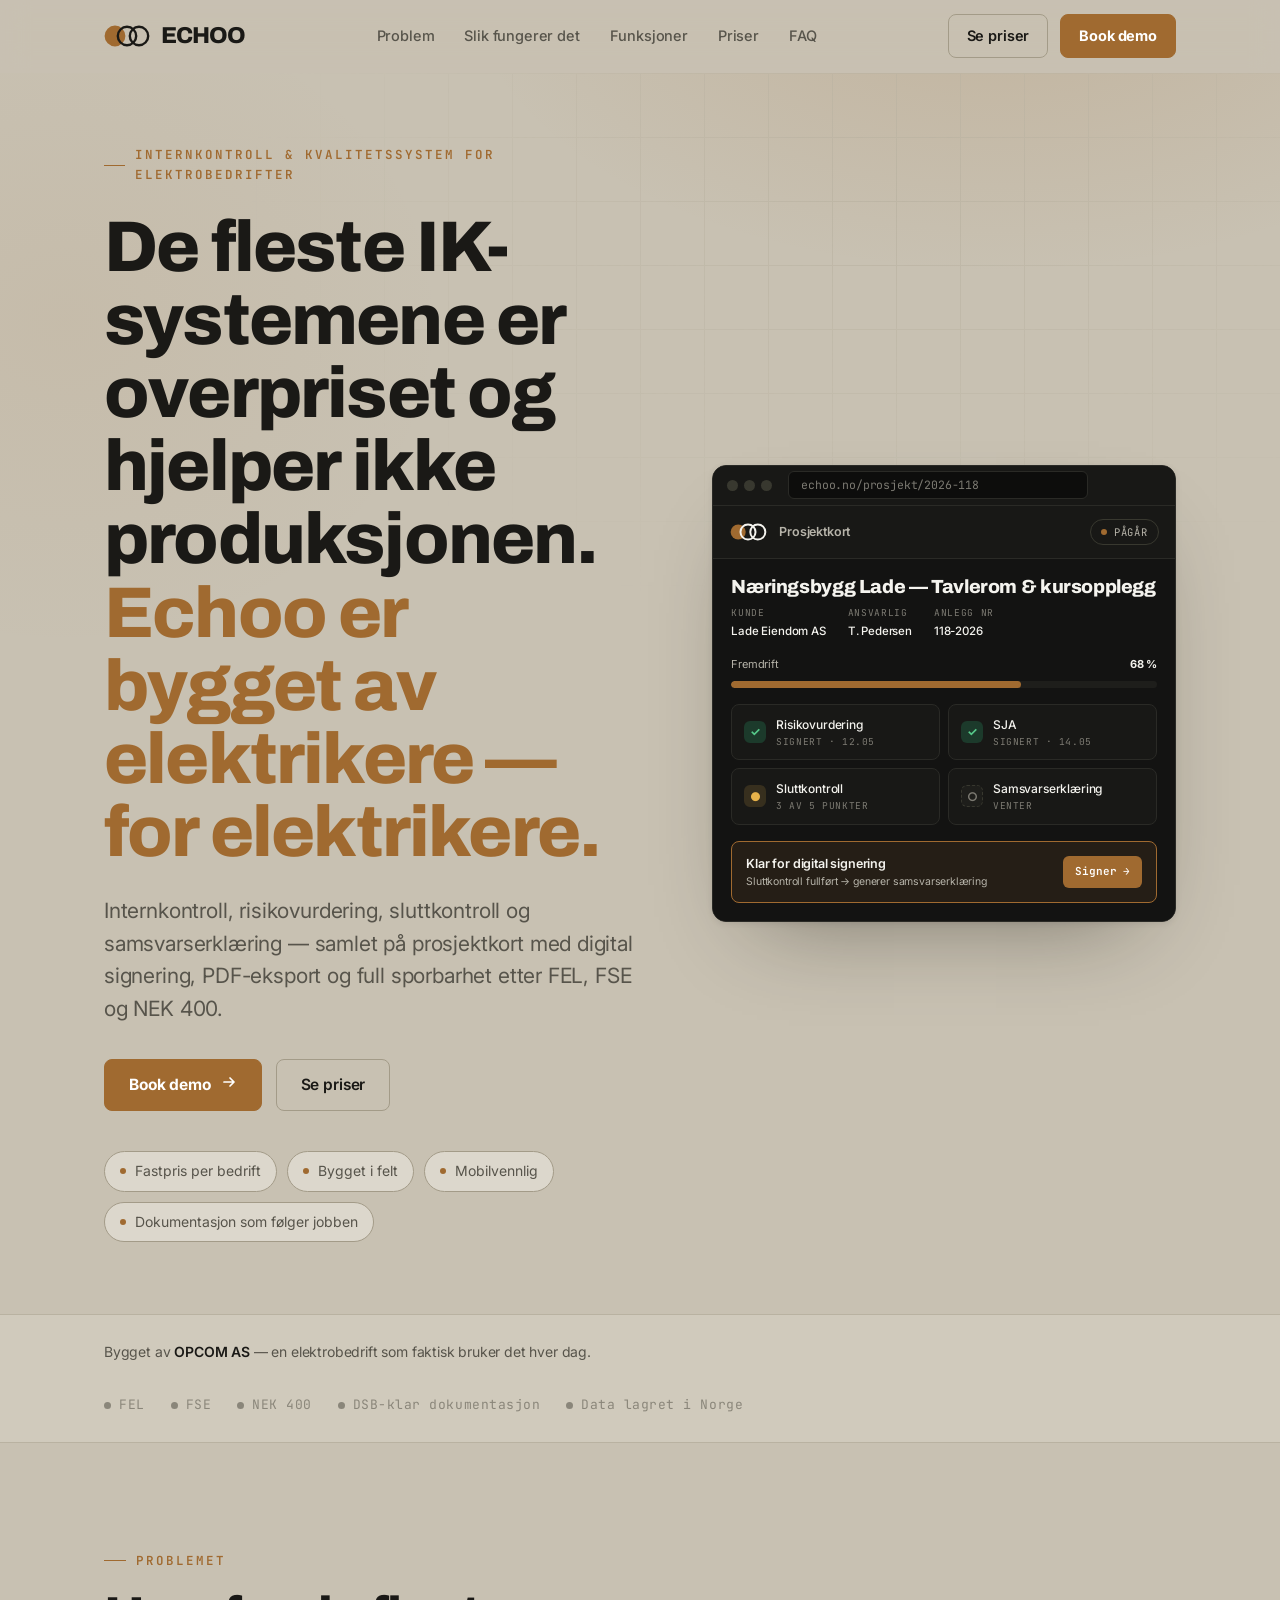
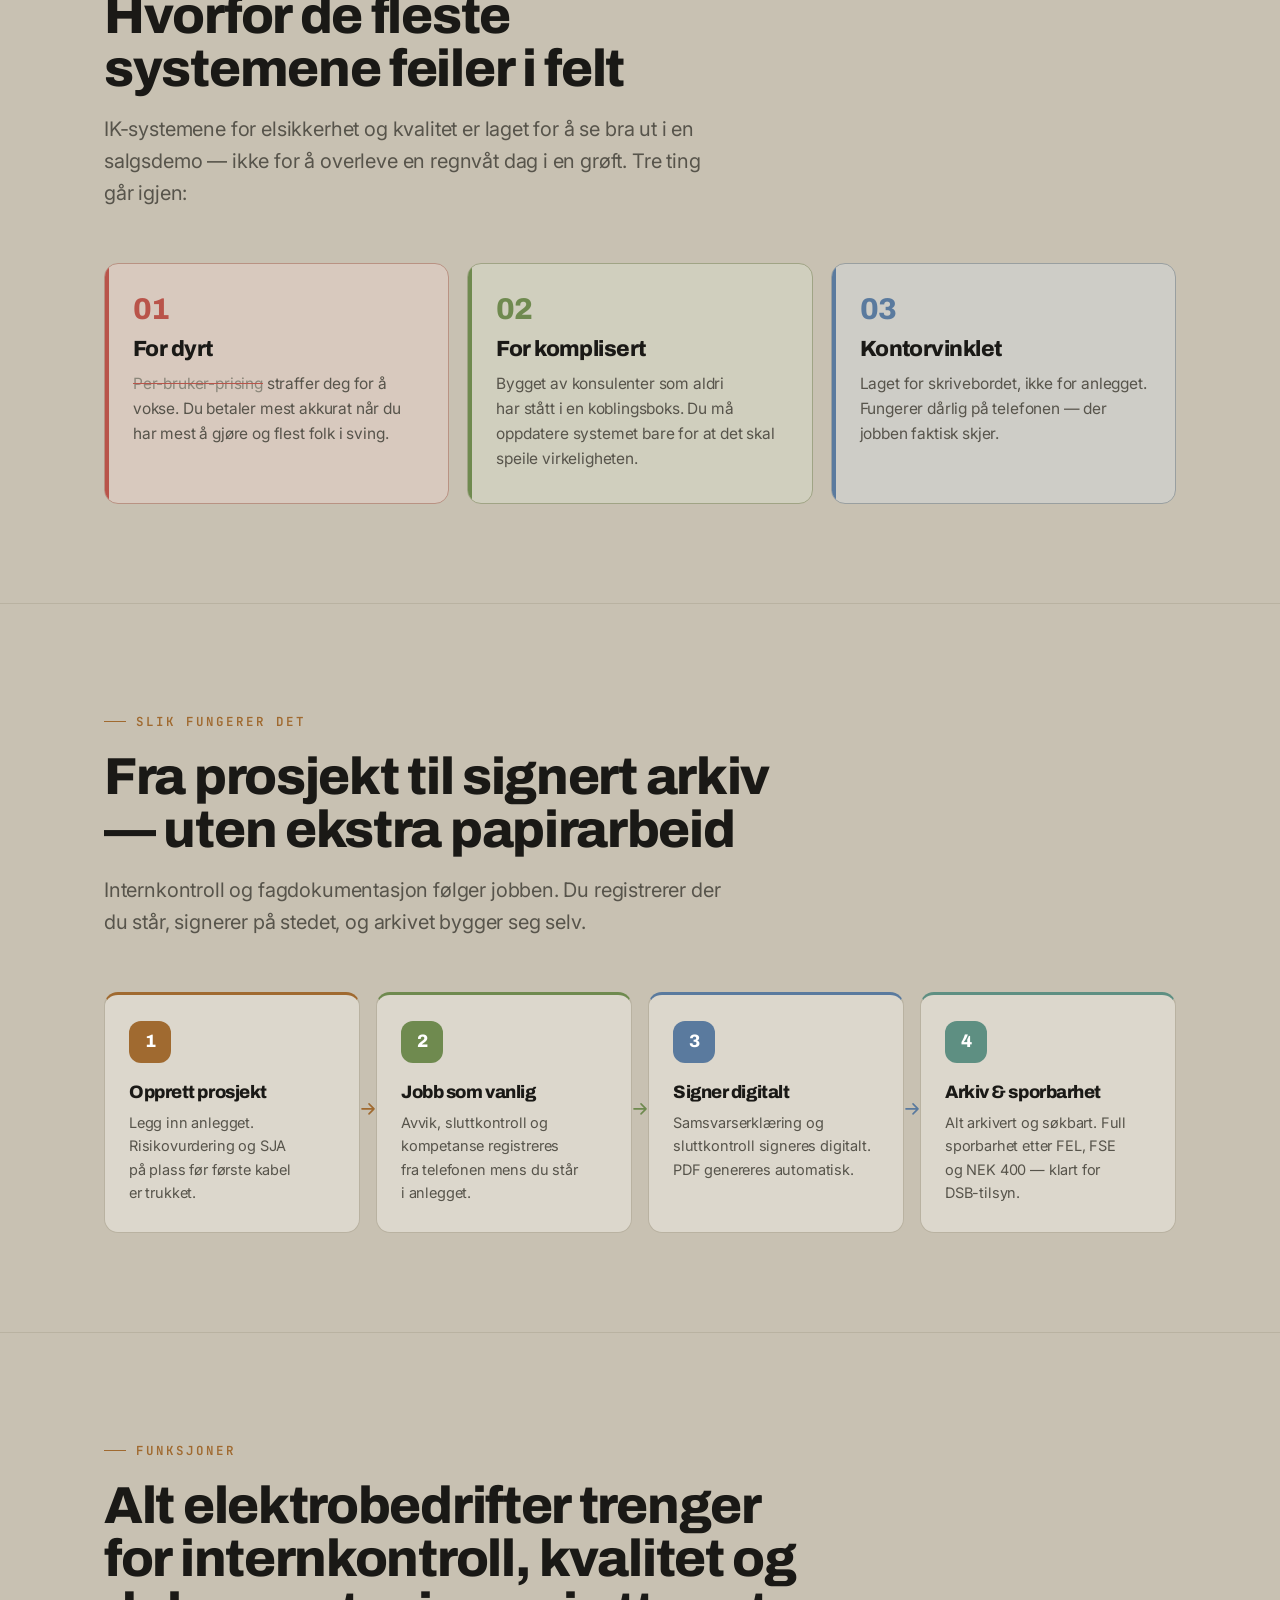
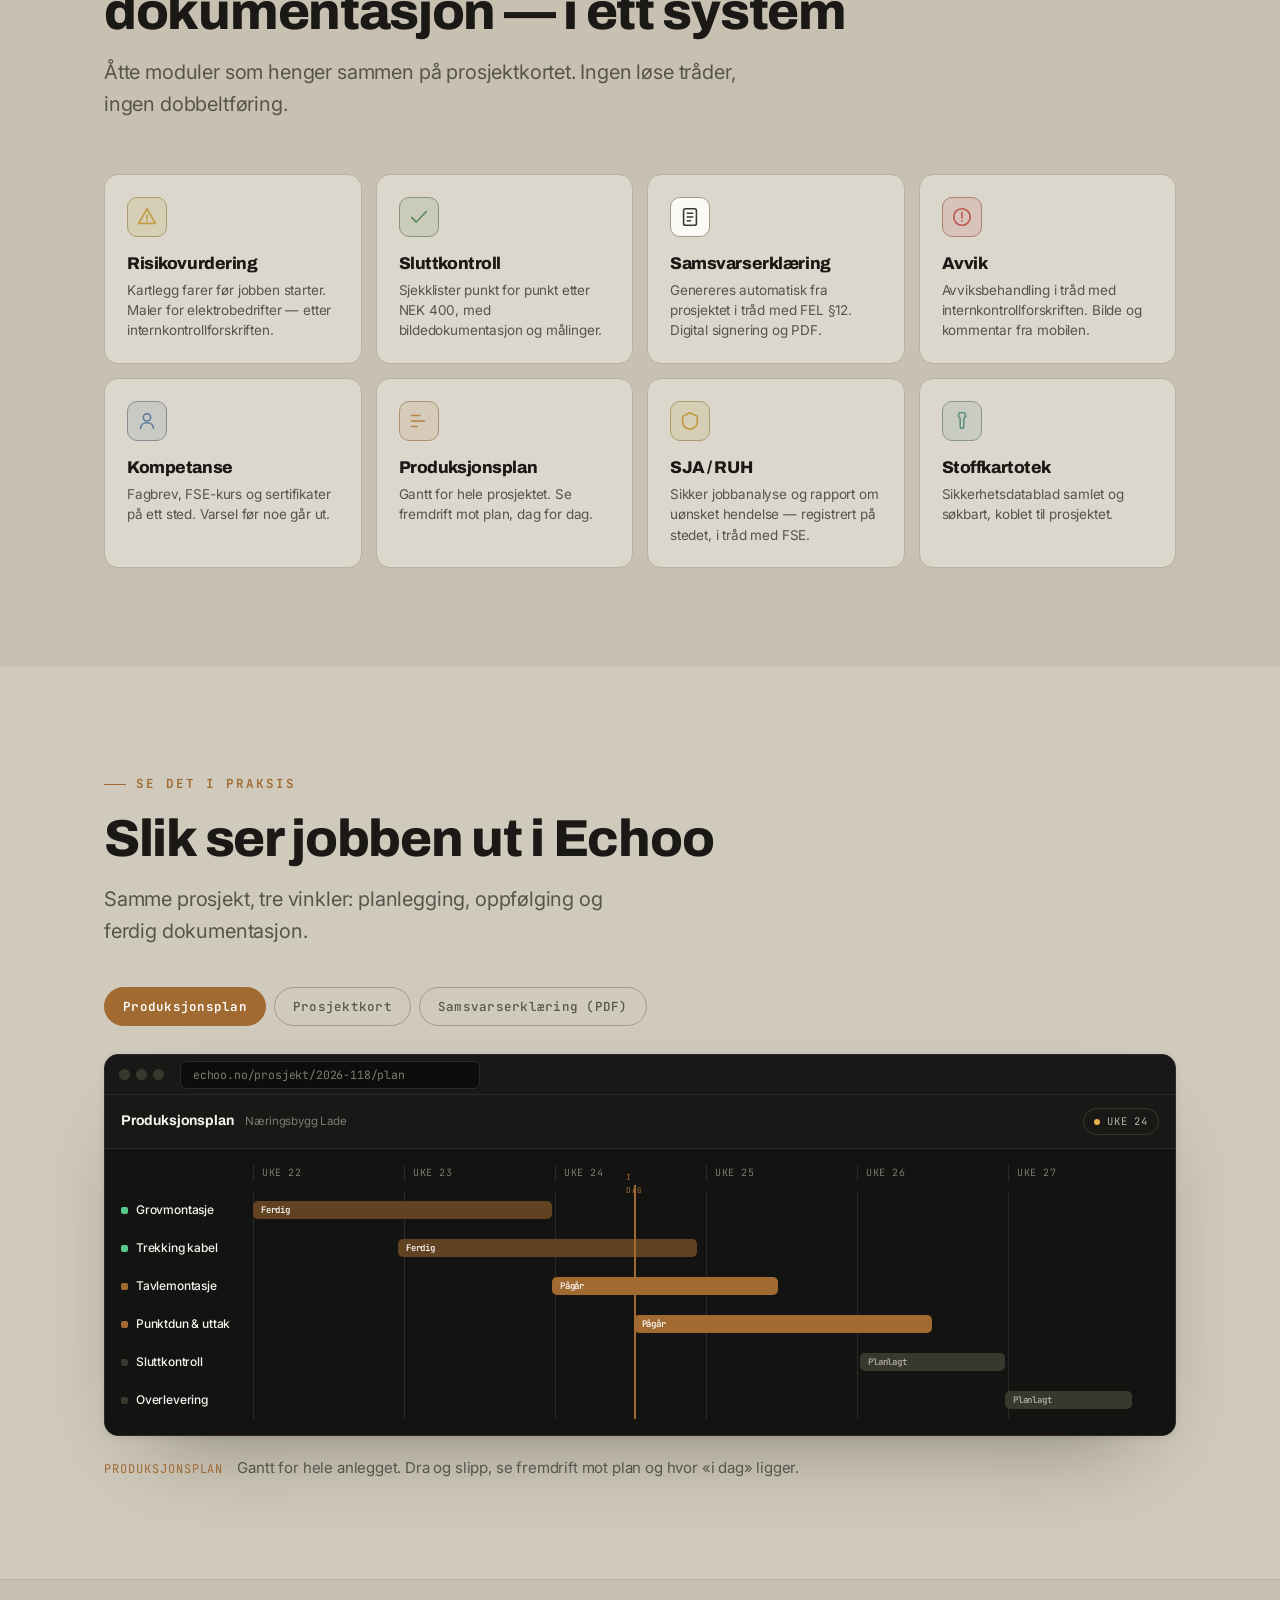
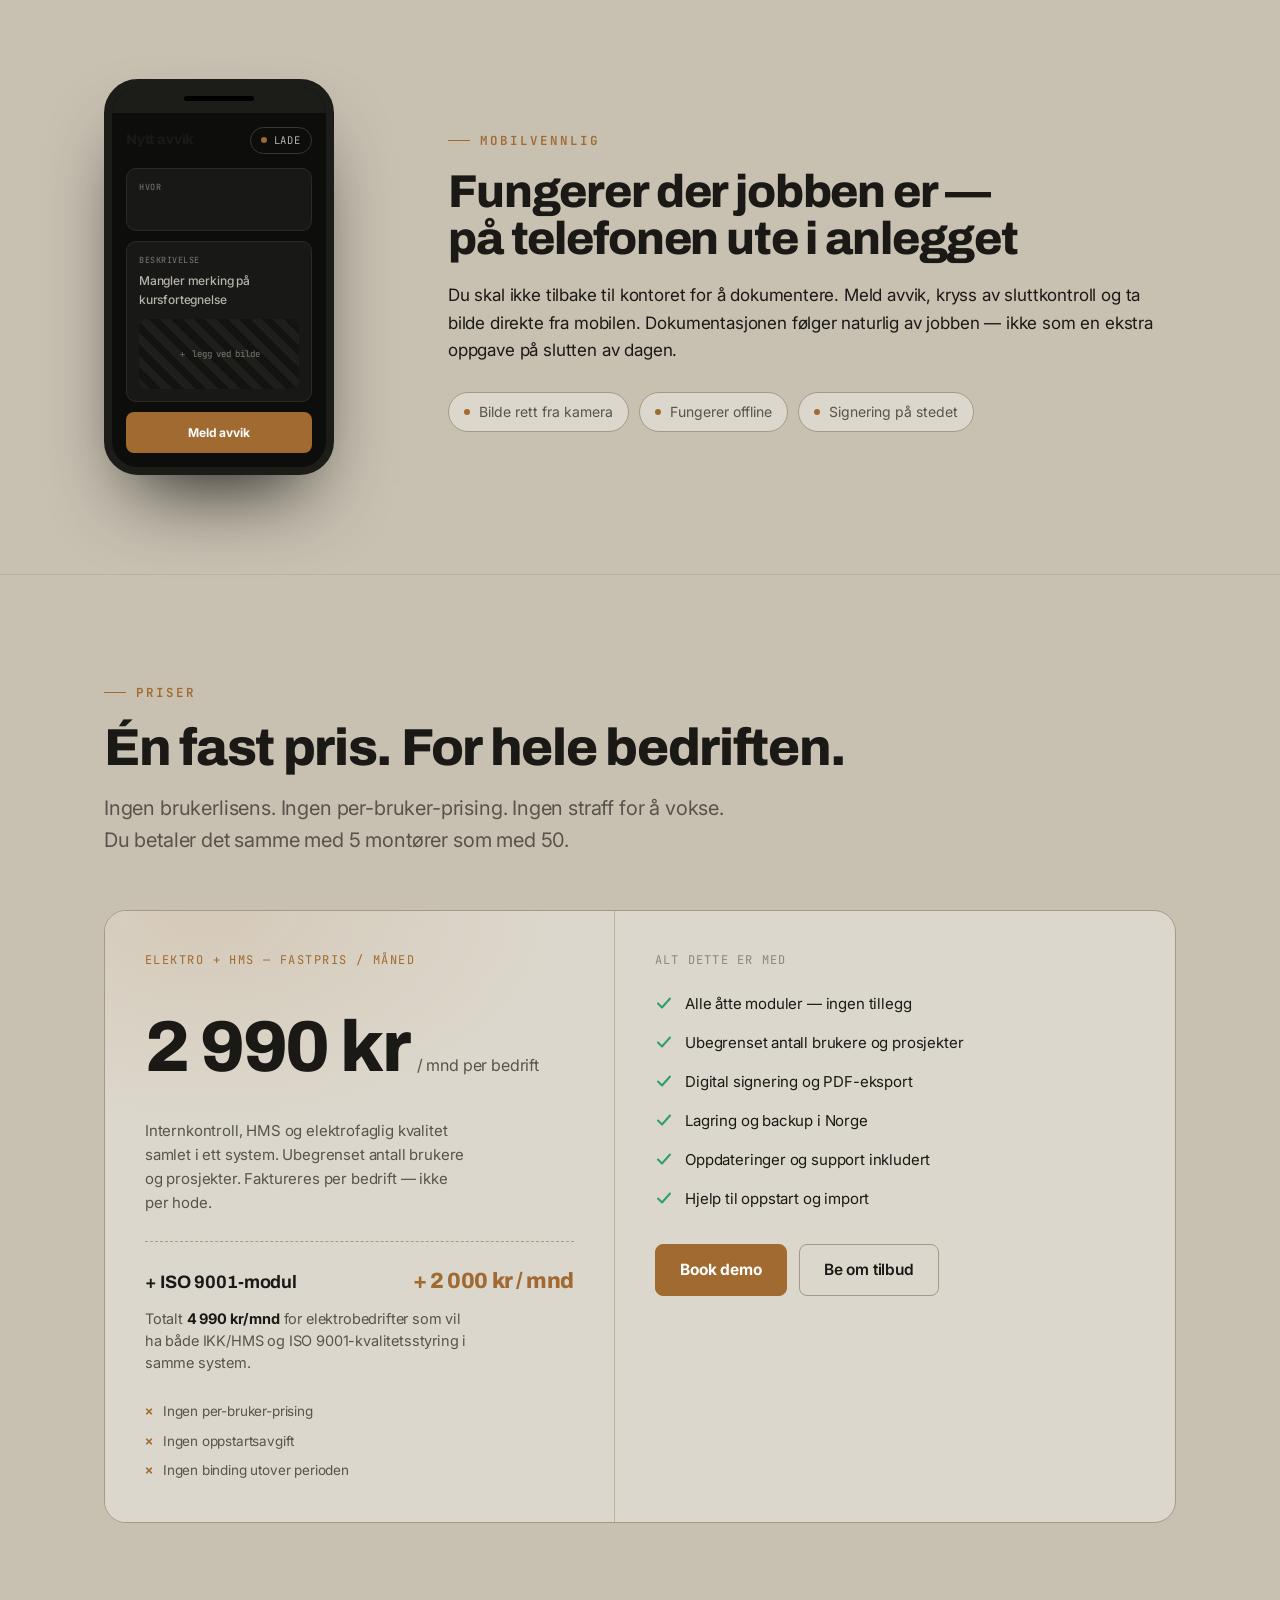
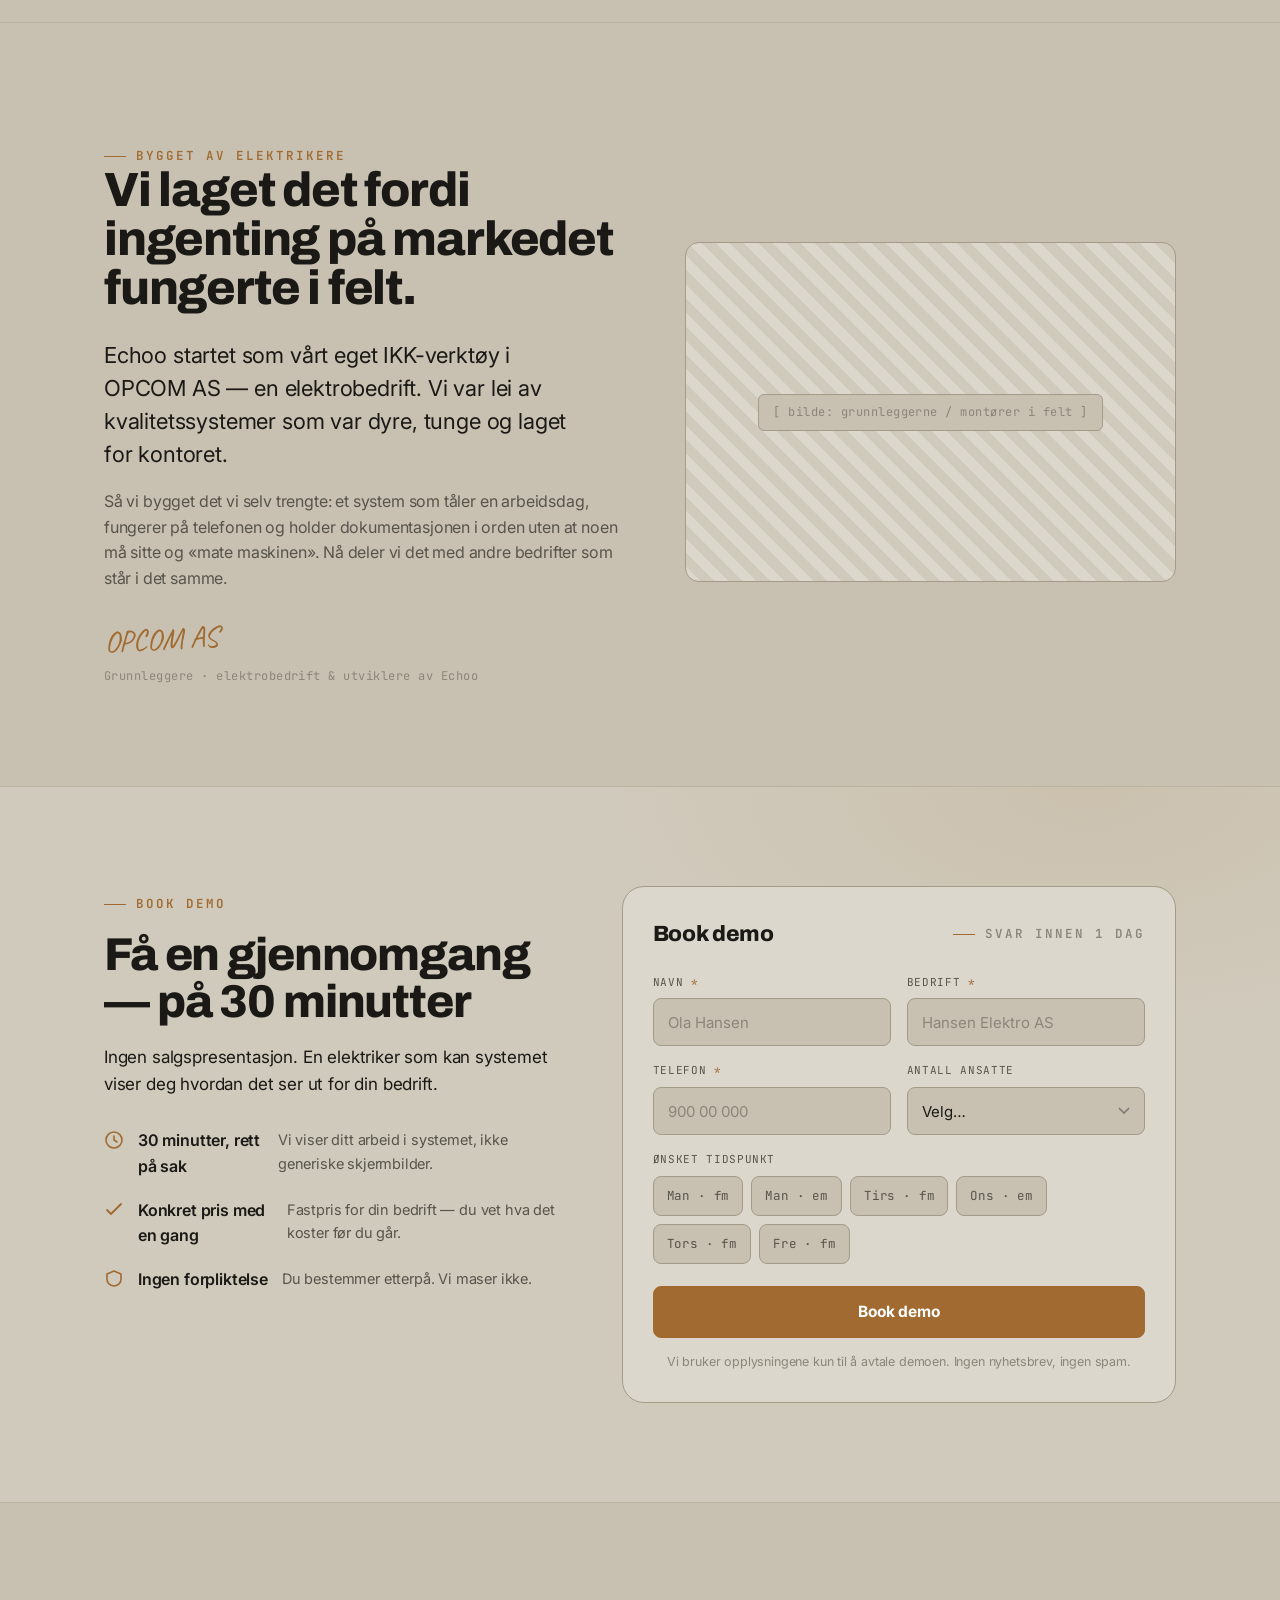
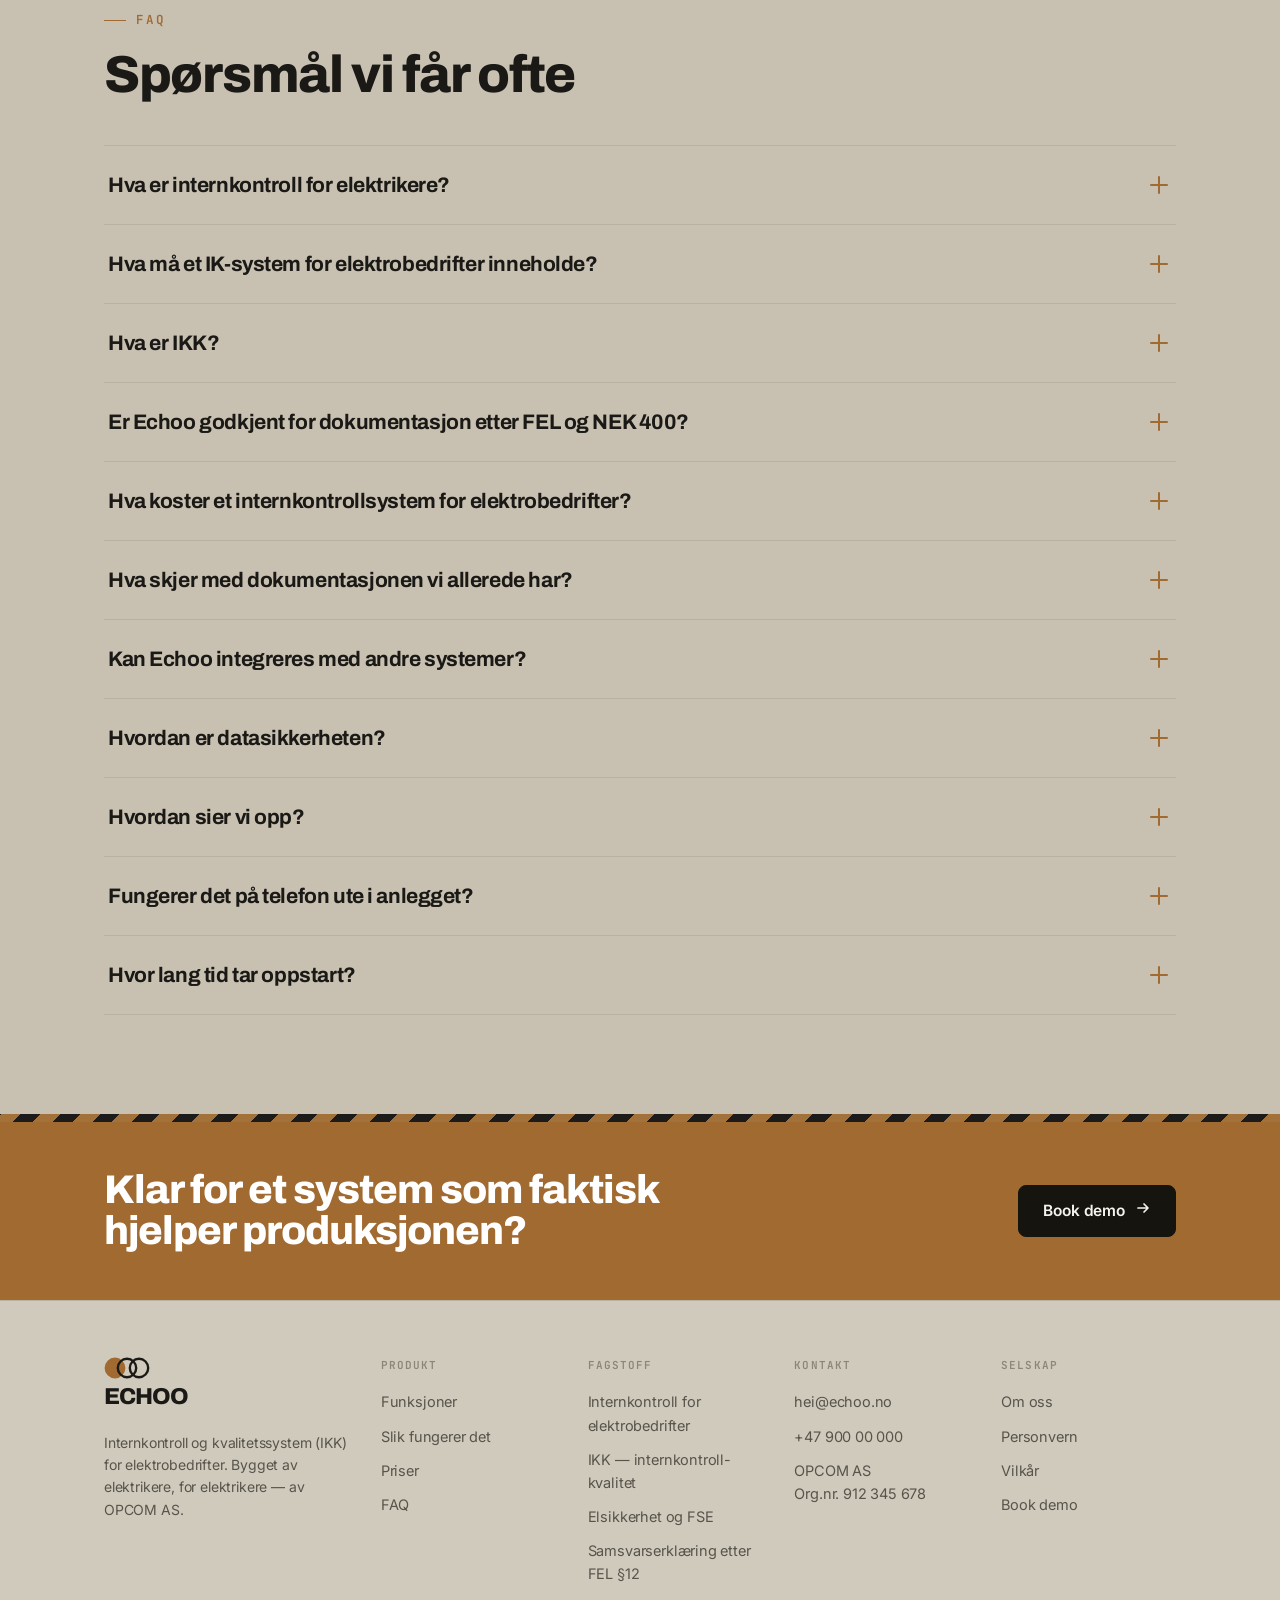
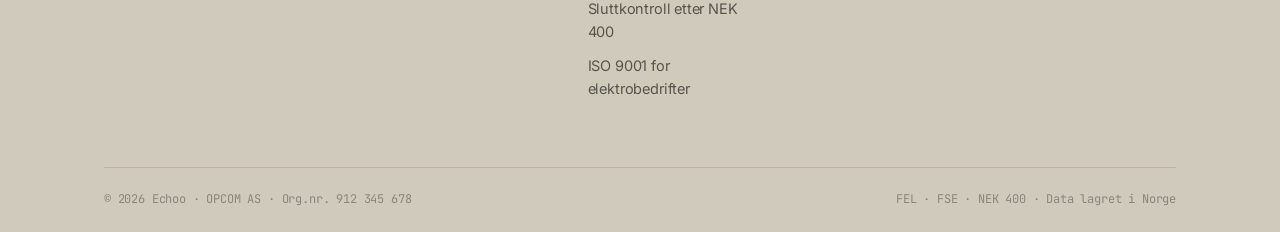
==== index.html @ 85e81727 "Fase 3: seks pillarsider per soekeordklynge Nye sider (alle 600-700 ord, samme designsprak som forsi" ====
<!DOCTYPE html>
<html lang="nb">
<head>
<meta charset="UTF-8" />
<meta name="viewport" content="width=device-width, initial-scale=1.0" />
<title>Echoo — Internkontroll og kvalitetssystem for elektrikere (IKK / IK-system)</title>
<meta name="description" content="Echoo er et norsk kvalitets- og internkontrollsystem (IKK) for elektrobedrifter. Risikovurdering, sluttkontroll, samsvarserklæring og avviksbehandling etter FEL, FSE og NEK 400 — på prosjektkort med digital signering. Fastpris fra 2 990 kr/mnd." />
<link rel="canonical" href="https://echoo.no/" />
<meta name="theme-color" content="#c8c1b2" />
<link rel="icon" type="image/svg+xml" href="favicon.svg" />

<!-- Open Graph -->
<meta property="og:type" content="website" />
<meta property="og:site_name" content="Echoo" />
<meta property="og:locale" content="nb_NO" />
<meta property="og:url" content="https://echoo.no/" />
<meta property="og:title" content="Echoo — Internkontroll og kvalitetssystem for elektrikere (IKK / IK-system)" />
<meta property="og:description" content="Internkontroll og kvalitetssystem for elektrobedrifter. Risikovurdering, sluttkontroll, samsvarserklæring og avviksbehandling etter FEL, FSE og NEK 400. Fastpris fra 2 990 kr/mnd per bedrift." />
<meta property="og:image" content="https://echoo.no/og-image.png" />
<meta property="og:image:width" content="1200" />
<meta property="og:image:height" content="630" />
<meta property="og:image:alt" content="Echoo — internkontroll og kvalitetssystem bygget av elektrikere, for elektrikere" />

<!-- Twitter / X -->
<meta name="twitter:card" content="summary_large_image" />
<meta name="twitter:title" content="Echoo — Internkontroll og kvalitetssystem for elektrikere" />
<meta name="twitter:description" content="IKK/IK-system for elektrobedrifter. Etter FEL, FSE og NEK 400. Fastpris fra 2 990 kr/mnd." />
<meta name="twitter:image" content="https://echoo.no/og-image.png" />

<link rel="preconnect" href="https://fonts.googleapis.com" />
<link rel="preconnect" href="https://fonts.gstatic.com" crossorigin />
<link rel="preload" as="style" href="https://fonts.googleapis.com/css2?family=Archivo:wght@500;600;700;800;900&family=Inter:wght@400;500;600;700&family=JetBrains+Mono:wght@400;500;600&family=Caveat:wght@600;700&display=swap" onload="this.onload=null;this.rel='stylesheet'" />
<link href="https://fonts.googleapis.com/css2?family=Archivo:wght@500;600;700;800;900&family=Inter:wght@400;500;600;700&family=JetBrains+Mono:wght@400;500;600&family=Caveat:wght@600;700&display=swap" rel="stylesheet" media="print" onload="this.media='all'" />
<noscript><link rel="stylesheet" href="https://fonts.googleapis.com/css2?family=Archivo:wght@500;600;700;800;900&family=Inter:wght@400;500;600;700&family=JetBrains+Mono:wght@400;500;600&family=Caveat:wght@600;700&display=swap" /></noscript>
<link rel="stylesheet" href="styles.css" />

<!-- Structured data -->
<script type="application/ld+json">
{
  "@context": "https://schema.org",
  "@type": "Organization",
  "name": "Echoo",
  "url": "https://echoo.no/",
  "logo": "https://echoo.no/og-image.png",
  "description": "Echoo er et norsk kvalitets- og internkontrollsystem (IKK) for elektrikere og elektrobedrifter. Risikovurdering, sluttkontroll, samsvarserklæring, produksjonsplan og avviksbehandling samlet på prosjektkort.",
  "areaServed": "NO",
  "parentOrganization": {
    "@type": "Organization",
    "name": "OPCOM AS",
    "url": "https://opcom.no/"
  },
  "contactPoint": {
    "@type": "ContactPoint",
    "contactType": "sales",
    "email": "hei@echoo.no",
    "telephone": "+47 900 00 000",
    "areaServed": "NO",
    "availableLanguage": ["Norwegian", "nb"]
  }
}
</script>
<script type="application/ld+json">
{
  "@context": "https://schema.org",
  "@type": "SoftwareApplication",
  "name": "Echoo",
  "applicationCategory": "BusinessApplication",
  "applicationSubCategory": "Internkontroll og kvalitetssystem for elektrobedrifter",
  "operatingSystem": "Web",
  "url": "https://echoo.no/",
  "inLanguage": "nb",
  "description": "Kvalitets- og internkontrollsystem (IKK) for elektrikere: risikovurdering, sluttkontroll, samsvarserklæring etter FEL og NEK 400, avviksbehandling, SJA/RUH, kompetanseregister, produksjonsplan og stoffkartotek — samlet på prosjektkort med digital signering.",
  "offers": [
    {
      "@type": "Offer",
      "name": "Elektro + HMS",
      "price": "2990",
      "priceCurrency": "NOK",
      "priceSpecification": {
        "@type": "UnitPriceSpecification",
        "price": "2990",
        "priceCurrency": "NOK",
        "unitText": "MONTH",
        "referenceQuantity": {
          "@type": "QuantitativeValue",
          "value": 1,
          "unitCode": "MON"
        }
      },
      "category": "Fastpris per bedrift"
    },
    {
      "@type": "Offer",
      "name": "Elektro + HMS + ISO 9001",
      "price": "4990",
      "priceCurrency": "NOK",
      "priceSpecification": {
        "@type": "UnitPriceSpecification",
        "price": "4990",
        "priceCurrency": "NOK",
        "unitText": "MONTH",
        "referenceQuantity": {
          "@type": "QuantitativeValue",
          "value": 1,
          "unitCode": "MON"
        }
      },
      "category": "Fastpris per bedrift (inkluderer ISO 9001-modul)"
    }
  ],
  "publisher": {
    "@type": "Organization",
    "name": "OPCOM AS"
  }
}
</script>
<script type="application/ld+json">
{
  "@context": "https://schema.org",
  "@type": "FAQPage",
  "mainEntity": [
    {
      "@type": "Question",
      "name": "Hva er internkontroll for elektrikere?",
      "acceptedAnswer": {
        "@type": "Answer",
        "text": "Internkontroll for elektrobedrifter er det systematiske arbeidet med å sikre at virksomheten oppfyller HMS- og elektrofagforskriftene. Det dekker både den generelle HMS-internkontrollen etter internkontrollforskriften av 1996, og elektrofaglig dokumentasjon etter forskrift om elektriske lavspenningsanlegg (FEL) og forskrift om sikkerhet ved arbeid i og drift av elektriske anlegg (FSE). I praksis: risiko kartlegges, rutiner finnes og følges, avvik registreres og lukkes, og alt kan dokumenteres ved DSB-tilsyn."
      }
    },
    {
      "@type": "Question",
      "name": "Hva må et IK-system for elektrobedrifter inneholde?",
      "acceptedAnswer": {
        "@type": "Answer",
        "text": "Et IK-system for en elektrobedrift må dekke både HMS-delen (internkontrollforskriften) og det elektrofaglige (FEL, FSE, NEK 400). Typisk innhold: organisasjonskart og ansvarsplassering, risikovurdering, rutiner for SJA og avviksbehandling, instrukser for sikker drift av elektriske anlegg, stoffkartotek/SDS, kompetanseregister med fagbrev og FSE-kurs, samt rutiner for sluttkontroll og samsvarserklæring."
      }
    },
    {
      "@type": "Question",
      "name": "Hva er IKK?",
      "acceptedAnswer": {
        "@type": "Answer",
        "text": "IKK står for «internkontroll-kvalitet» og brukes i elektrobransjen om systemer som dekker både HMS-internkontroll, elsikkerhet og elektrofaglig kvalitetsstyring (FEL, FSE, NEK 400). Et IKK-verktøy som Echoo samler risikovurdering, sluttkontroll, samsvarserklæringer, avvik, SJA/RUH, stoffkartotek og kompetansebevis i én løsning. Begrepet brukes ofte synonymt med «IK-system» eller «kvalitetssystem for elektrobedrifter»."
      }
    },
    {
      "@type": "Question",
      "name": "Er Echoo godkjent for dokumentasjon etter FEL og NEK 400?",
      "acceptedAnswer": {
        "@type": "Answer",
        "text": "Programvare blir ikke «godkjent» av norske myndigheter — det er den enkelte elektrobedriften som er ansvarlig for at egen dokumentasjon oppfyller kravene i FEL, FSE og NEK 400. Echoo er bygget for å dekke dokumentasjonskravene i disse forskriftene: maler for sluttkontroll, samsvarserklæring, risikovurdering og avvik er utformet etter gjeldende standarder. Det er fortsatt fagansvarlig elektriker i virksomheten som signerer og står ansvarlig for innholdet."
      }
    },
    {
      "@type": "Question",
      "name": "Hva koster et internkontrollsystem for elektrobedrifter?",
      "acceptedAnswer": {
        "@type": "Answer",
        "text": "Pris på IK-system for elektrobedrifter varierer mye. De fleste leverandører prises per bruker (typisk 200–600 kr per montør per måned), så totalkostnaden vokser med antall ansatte. Echoo har bevisst valgt fastpris: 2 990 kr/mnd per bedrift for Elektro + HMS, og +2 000 kr/mnd hvis dere i tillegg vil ha ISO 9001-modulen (4 990 kr/mnd totalt). Antall brukere og prosjekter er ubegrenset."
      }
    },
    {
      "@type": "Question",
      "name": "Hva skjer med dokumentasjonen vi allerede har?",
      "acceptedAnswer": {
        "@type": "Answer",
        "text": "Du kan laste opp og koble eksisterende PDF-er og dokumenter til prosjektkortene. Vi hjelper deg i gang ved oppstart, så du slipper å starte på bar bakke. Gammelt arbeid trenger ikke gjøres på nytt."
      }
    },
    {
      "@type": "Question",
      "name": "Kan Echoo integreres med andre systemer?",
      "acceptedAnswer": {
        "@type": "Answer",
        "text": "Echoo støtter PDF-eksport og er enkelt å dele med kunde, tilsyn og regnskap. Vi jobber løpende med integrasjoner — si fra hva dere bruker i dag, så ser vi på det sammen."
      }
    },
    {
      "@type": "Question",
      "name": "Hvordan er datasikkerheten?",
      "acceptedAnswer": {
        "@type": "Answer",
        "text": "Data lagres kryptert i Norge/EU med jevnlig backup. Dere eier deres egne data, og kan ta dem med dere når som helst. Vi selger ikke data videre — punktum."
      }
    },
    {
      "@type": "Question",
      "name": "Hvordan sier vi opp?",
      "acceptedAnswer": {
        "@type": "Answer",
        "text": "Ingen binding utover inneværende periode. Du sier opp når du vil, og får med deg dataene dine ut. Ingen skjulte gebyrer, ingen oppsigelsestid på tolv måneder."
      }
    },
    {
      "@type": "Question",
      "name": "Fungerer det på telefon ute i anlegget?",
      "acceptedAnswer": {
        "@type": "Answer",
        "text": "Ja. Echoo er bygget mobil-først. Du melder avvik, krysser av sluttkontroll, tar bilder og signerer direkte fra telefonen — også når nettet er dårlig."
      }
    },
    {
      "@type": "Question",
      "name": "Hvor lang tid tar oppstart?",
      "acceptedAnswer": {
        "@type": "Answer",
        "text": "De fleste er i gang på et par dager. Vi setter opp maler tilpasset elektroarbeid og hjelper dere med det første prosjektet, så terskelen for å komme i gang er lav."
      }
    }
  ]
}
</script>
</head>
<body>

<!-- ================= NAV ================= -->
<header class="nav" id="nav">
  <div class="wrap nav-inner">
    <a class="logo" href="#top" aria-label="Echoo">
      <svg class="rings" width="46" height="22" viewBox="0 0 46 22" aria-hidden="true">
        <circle class="solid" cx="11" cy="11" r="9.2"/>
        <circle cx="23" cy="11" r="9.2"/>
        <circle cx="35" cy="11" r="9.2"/>
      </svg>
      <span class="word">ECHOO</span>
    </a>
    <nav class="nav-links">
      <a href="#problem">Problem</a>
      <a href="#hvordan">Slik fungerer det</a>
      <a href="#funksjoner">Funksjoner</a>
      <a href="#priser">Priser</a>
      <a href="#faq">FAQ</a>
    </nav>
    <div class="nav-cta">
      <a href="#priser" class="btn btn-ghost btn-sm">Se priser</a>
      <a href="#demo" class="btn btn-primary btn-sm">Book demo</a>
      <button class="nav-burger" id="navBurger" aria-label="Meny" aria-expanded="false" aria-controls="navMobile"><span></span></button>
    </div>
  </div>
  <div class="nav-mobile" id="navMobile">
    <a class="m-link" href="#problem">Problem</a>
    <a class="m-link" href="#hvordan">Slik fungerer det</a>
    <a class="m-link" href="#funksjoner">Funksjoner</a>
    <a class="m-link" href="#priser">Priser</a>
    <a class="m-link" href="#faq">FAQ</a>
    <div class="m-cta">
      <a href="#priser" class="btn btn-ghost">Se priser</a>
      <a href="#demo" class="btn btn-primary">Book demo</a>
    </div>
  </div>
</header>

<div id="top"></div>

<!-- ================= HERO ================= -->
<section class="hero">
  <div class="hero-grid"></div>
  <div class="wrap hero-inner">
    <div class="hero-copy">
      <span class="eyebrow">Internkontroll &amp; kvalitetssystem for elektrobedrifter</span>
      <h1>De fleste IK-systemene er overpriset og hjelper ikke produksjonen.<br><span class="hl">Echoo er bygget av elektrikere — for elektrikere.</span></h1>
      <p class="sub">Internkontroll, risikovurdering, sluttkontroll og samsvarserklæring — samlet på prosjektkort med digital signering, PDF-eksport og full sporbarhet etter FEL, FSE og NEK 400.</p>
      <div class="hero-cta">
        <a href="#demo" class="btn btn-primary">Book demo<span class="btn-arrow"><svg width="16" height="16" viewBox="0 0 16 16" fill="none"><path d="M3 8h9M9 4l4 4-4 4" stroke="currentColor" stroke-width="1.7" stroke-linecap="round" stroke-linejoin="round"/></svg></span></a>
        <a href="#priser" class="btn btn-ghost">Se priser</a>
      </div>
      <div class="hero-chips">
        <span class="chip"><span class="dot"></span>Fastpris per bedrift</span>
        <span class="chip"><span class="dot"></span>Bygget i felt</span>
        <span class="chip"><span class="dot"></span>Mobilvennlig</span>
        <span class="chip"><span class="dot"></span>Dokumentasjon som følger jobben</span>
      </div>
    </div>

    <div class="hero-visual">
      <!-- Prosjektkort mockup -->
      <div class="frame">
        <div class="frame-bar">
          <div class="dots"><i></i><i></i><i></i></div>
          <div class="addr">echoo.no/prosjekt/2026-118</div>
        </div>
        <div class="frame-body app">
          <div class="app-topbar">
            <div class="left">
              <svg width="38" height="18" viewBox="0 0 46 22" aria-hidden="true"><circle cx="11" cy="11" r="9.2" fill="var(--orange)"/><circle cx="23" cy="11" r="9.2" fill="none" stroke="#f4f3ee" stroke-width="2.4"/><circle cx="35" cy="11" r="9.2" fill="none" stroke="#f4f3ee" stroke-width="2.4"/></svg>
              <span style="font-weight:600;font-size:12.5px;color:var(--ink-2)">Prosjektkort</span>
            </div>
            <span class="app-status"><span class="dot" style="background:var(--orange)"></span>Pågår</span>
          </div>
          <div class="pk">
            <div class="pk-head">
              <h4>Næringsbygg Lade — Tavlerom &amp; kursopplegg</h4>
              <div class="pk-meta">
                <div><div class="k">Kunde</div><div class="v">Lade Eiendom AS</div></div>
                <div><div class="k">Ansvarlig</div><div class="v">T. Pedersen</div></div>
                <div><div class="k">Anlegg nr</div><div class="v">118-2026</div></div>
              </div>
            </div>
            <div class="pk-prog">
              <div class="lbl"><span>Fremdrift</span><b>68 %</b></div>
              <div class="bar"><i style="width:68%"></i></div>
            </div>
            <div class="pk-mods">
              <div class="pk-mod"><span class="ic done">✓</span><div><div class="nm">Risikovurdering</div><div class="st">Signert · 12.05</div></div></div>
              <div class="pk-mod"><span class="ic done">✓</span><div><div class="nm">SJA</div><div class="st">Signert · 14.05</div></div></div>
              <div class="pk-mod"><span class="ic prog">●</span><div><div class="nm">Sluttkontroll</div><div class="st">3 av 5 punkter</div></div></div>
              <div class="pk-mod"><span class="ic todo">○</span><div><div class="nm">Samsvarserklæring</div><div class="st">Venter</div></div></div>
            </div>
            <div class="pk-sign">
              <div><div class="t">Klar for digital signering</div><div class="d">Sluttkontroll fullført → generer samsvarserklæring</div></div>
              <div class="go">Signer →</div>
            </div>
          </div>
        </div>
      </div>
    </div>
  </div>
</section>

<!-- ================= TRUST STRIP ================= -->
<div class="trust">
  <div class="wrap trust-inner">
    <div class="made">Bygget av <b>OPCOM AS</b> — en elektrobedrift som faktisk bruker det hver dag.</div>
    <div class="std">
      <span>FEL</span>
      <span>FSE</span>
      <span>NEK 400</span>
      <span>DSB-klar dokumentasjon</span>
      <span>Data lagret i Norge</span>
    </div>
  </div>
</div>

<!-- ================= PROBLEM ================= -->
<section class="pad-y" id="problem">
  <div class="wrap">
    <div class="section-head reveal">
      <span class="eyebrow">Problemet</span>
      <h2>Hvorfor de fleste systemene feiler i felt</h2>
      <p class="lede">IK-systemene for elsikkerhet og kvalitet er laget for å se bra ut i en salgsdemo — ikke for å overleve en regnvåt dag i en grøft. Tre ting går igjen:</p>
    </div>
    <div class="cards-3">
      <div class="pcard tint tint-rust reveal">
        <div class="num">01</div>
        <h3>For dyrt</h3>
        <p><span class="strike">Per-bruker-prising</span> straffer deg for å vokse. Du betaler mest akkurat når du har mest å gjøre og flest folk i sving.</p>
      </div>
      <div class="pcard tint tint-olive reveal">
        <div class="num">02</div>
        <h3>For komplisert</h3>
        <p>Bygget av konsulenter som aldri har stått i en koblingsboks. Du må oppdatere systemet bare for at det skal speile virkeligheten.</p>
      </div>
      <div class="pcard tint tint-slate reveal">
        <div class="num">03</div>
        <h3>Kontorvinklet</h3>
        <p>Laget for skrivebordet, ikke for anlegget. Fungerer dårlig på telefonen — der jobben faktisk skjer.</p>
      </div>
    </div>
  </div>
</section>

<!-- ================= HVORDAN ================= -->
<section class="pad-y divider" id="hvordan">
  <div class="wrap">
    <div class="section-head reveal">
      <span class="eyebrow">Slik fungerer det</span>
      <h2>Fra prosjekt til signert arkiv — uten ekstra papirarbeid</h2>
      <p class="lede">Internkontroll og fagdokumentasjon følger jobben. Du registrerer der du står, signerer på stedet, og arkivet bygger seg selv.</p>
    </div>
    <div class="steps">
      <div class="step s-1 reveal">
        <div class="n">1</div>
        <h3>Opprett prosjekt</h3>
        <p>Legg inn anlegget. Risikovurdering og SJA på plass før første kabel er trukket.</p>
        <div class="arr"><svg width="20" height="20" viewBox="0 0 20 20" fill="none"><path d="M4 10h11M11 5l5 5-5 5" stroke="currentColor" stroke-width="1.6" stroke-linecap="round" stroke-linejoin="round"/></svg></div>
      </div>
      <div class="step s-2 reveal">
        <div class="n">2</div>
        <h3>Jobb som vanlig</h3>
        <p>Avvik, sluttkontroll og kompetanse registreres fra telefonen mens du står i anlegget.</p>
        <div class="arr"><svg width="20" height="20" viewBox="0 0 20 20" fill="none"><path d="M4 10h11M11 5l5 5-5 5" stroke="currentColor" stroke-width="1.6" stroke-linecap="round" stroke-linejoin="round"/></svg></div>
      </div>
      <div class="step s-3 reveal">
        <div class="n">3</div>
        <h3>Signer digitalt</h3>
        <p>Samsvarserklæring og sluttkontroll signeres digitalt. PDF genereres automatisk.</p>
        <div class="arr"><svg width="20" height="20" viewBox="0 0 20 20" fill="none"><path d="M4 10h11M11 5l5 5-5 5" stroke="currentColor" stroke-width="1.6" stroke-linecap="round" stroke-linejoin="round"/></svg></div>
      </div>
      <div class="step s-4 reveal">
        <div class="n">4</div>
        <h3>Arkiv &amp; sporbarhet</h3>
        <p>Alt arkivert og søkbart. Full sporbarhet etter FEL, FSE og NEK 400 — klart for DSB-tilsyn.</p>
      </div>
    </div>
  </div>
</section>

<!-- ================= FUNKSJONER ================= -->
<section class="pad-y divider" id="funksjoner">
  <div class="wrap">
    <div class="section-head reveal">
      <span class="eyebrow">Funksjoner</span>
      <h2>Alt elektrobedrifter trenger for internkontroll, kvalitet og dokumentasjon — i ett system</h2>
      <p class="lede">Åtte moduler som henger sammen på prosjektkortet. Ingen løse tråder, ingen dobbeltføring.</p>
    </div>
    <div class="feat-grid">
      <div class="feat reveal">
        <div class="ic tinted ic-yellow"><svg width="22" height="22" viewBox="0 0 24 24" fill="none"><path d="M12 3l9 16H3L12 3z" stroke="currentColor" stroke-width="1.7" stroke-linejoin="round"/><path d="M12 10v4M12 16.5v.5" stroke="currentColor" stroke-width="1.7" stroke-linecap="round"/></svg></div>
        <h3>Risikovurdering</h3>
        <p>Kartlegg farer før jobben starter. Maler for elektrobedrifter — etter internkontrollforskriften.</p>
      </div>
      <div class="feat reveal">
        <div class="ic tinted ic-green"><svg width="22" height="22" viewBox="0 0 24 24" fill="none"><path d="M4 12.5l5 5L20 6" stroke="currentColor" stroke-width="1.8" stroke-linecap="round" stroke-linejoin="round"/></svg></div>
        <h3>Sluttkontroll</h3>
        <p>Sjekklister punkt for punkt etter NEK 400, med bildedokumentasjon og målinger.</p>
      </div>
      <div class="feat reveal">
        <div class="ic neutral"><svg width="22" height="22" viewBox="0 0 24 24" fill="none"><rect x="5" y="3" width="14" height="18" rx="2" stroke="currentColor" stroke-width="1.7"/><path d="M9 8h6M9 12h6M9 16h3.5" stroke="currentColor" stroke-width="1.7" stroke-linecap="round"/></svg></div>
        <h3>Samsvarserklæring</h3>
        <p>Genereres automatisk fra prosjektet i tråd med FEL §12. Digital signering og PDF.</p>
      </div>
      <div class="feat reveal">
        <div class="ic tinted ic-red"><svg width="22" height="22" viewBox="0 0 24 24" fill="none"><circle cx="12" cy="12" r="9" stroke="currentColor" stroke-width="1.7"/><path d="M12 7v6M12 16v.5" stroke="currentColor" stroke-width="1.7" stroke-linecap="round"/></svg></div>
        <h3>Avvik</h3>
        <p>Avviksbehandling i tråd med internkontrollforskriften. Bilde og kommentar fra mobilen.</p>
      </div>
      <div class="feat reveal">
        <div class="ic tinted ic-blue"><svg width="22" height="22" viewBox="0 0 24 24" fill="none"><circle cx="12" cy="8" r="4" stroke="currentColor" stroke-width="1.7"/><path d="M5 20c0-3.5 3-6 7-6s7 2.5 7 6" stroke="currentColor" stroke-width="1.7" stroke-linecap="round"/></svg></div>
        <h3>Kompetanse</h3>
        <p>Fagbrev, FSE-kurs og sertifikater på ett sted. Varsel før noe går ut.</p>
      </div>
      <div class="feat reveal">
        <div class="ic tinted ic-amber"><svg width="22" height="22" viewBox="0 0 24 24" fill="none"><path d="M4 6h9M4 12h14M4 18h6" stroke="currentColor" stroke-width="1.8" stroke-linecap="round"/></svg></div>
        <h3>Produksjonsplan</h3>
        <p>Gantt for hele prosjektet. Se fremdrift mot plan, dag for dag.</p>
      </div>
      <div class="feat reveal">
        <div class="ic tinted ic-yellow"><svg width="22" height="22" viewBox="0 0 24 24" fill="none"><path d="M12 3l8 4v6c0 4-3.5 7-8 8-4.5-1-8-4-8-8V7l8-4z" stroke="currentColor" stroke-width="1.7" stroke-linejoin="round"/></svg></div>
        <h3>SJA / RUH</h3>
        <p>Sikker jobbanalyse og rapport om uønsket hendelse — registrert på stedet, i tråd med FSE.</p>
      </div>
      <div class="feat reveal">
        <div class="ic tinted ic-teal"><svg width="22" height="22" viewBox="0 0 24 24" fill="none"><path d="M9 3h6l1 4-2 2v9a2 2 0 01-4 0V9L8 7l1-4z" stroke="currentColor" stroke-width="1.7" stroke-linejoin="round"/></svg></div>
        <h3>Stoffkartotek</h3>
        <p>Sikkerhetsdatablad samlet og søkbart, koblet til prosjektet.</p>
      </div>
    </div>
  </div>
</section>

<!-- ================= SHOWCASE (tabs) ================= -->
<section class="pad-y showcase" id="showcase">
  <div class="wrap">
    <div class="section-head reveal">
      <span class="eyebrow">Se det i praksis</span>
      <h2>Slik ser jobben ut i Echoo</h2>
      <p class="lede">Samme prosjekt, tre vinkler: planlegging, oppfølging og ferdig dokumentasjon.</p>
    </div>

    <div class="sc-tabs reveal" role="tablist" aria-label="Skjermbilder fra Echoo">
      <button class="sc-tab active" data-tab="gantt" role="tab" aria-selected="true" aria-controls="sc-panel-gantt">Produksjonsplan</button>
      <button class="sc-tab" data-tab="kort" role="tab" aria-selected="false" aria-controls="sc-panel-kort">Prosjektkort</button>
      <button class="sc-tab" data-tab="pdf" role="tab" aria-selected="false" aria-controls="sc-panel-pdf">Samsvarserklæring (PDF)</button>
    </div>

    <div class="sc-stage reveal">
      <!-- GANTT -->
      <div class="sc-panel active" data-panel="gantt" id="sc-panel-gantt" role="tabpanel" aria-label="Produksjonsplan">
        <div class="frame">
          <div class="frame-bar"><div class="dots"><i></i><i></i><i></i></div><div class="addr">echoo.no/prosjekt/2026-118/plan</div></div>
          <div class="frame-body app">
            <div class="app-topbar"><div class="left"><span style="font-weight:700;font-size:14px;font-family:var(--font-display)">Produksjonsplan</span><span style="font-size:11.5px;color:var(--ink-3)">Næringsbygg Lade</span></div><span class="app-status"><span class="dot" style="background:var(--warn)"></span>Uke 24</span></div>
            <div class="gantt">
              <div class="gantt-head">
                <div></div>
                <div class="gantt-weeks"><span>Uke 22</span><span>Uke 23</span><span>Uke 24</span><span>Uke 25</span><span>Uke 26</span><span>Uke 27</span></div>
              </div>
              <div style="position:relative">
                <div class="gantt-row"><div class="task"><span class="sq" style="background:#57c98a"></span>Grovmontasje</div><div class="gantt-track"><div class="gantt-bar" style="left:0%;width:33%;background:color-mix(in srgb, var(--orange) 55%, #15140f)">Ferdig</div></div></div>
                <div class="gantt-row"><div class="task"><span class="sq" style="background:#57c98a"></span>Trekking kabel</div><div class="gantt-track"><div class="gantt-bar" style="left:16%;width:33%;background:color-mix(in srgb, var(--orange) 55%, #15140f)">Ferdig</div></div></div>
                <div class="gantt-row"><div class="task"><span class="sq" style="background:var(--orange)"></span>Tavlemontasje</div><div class="gantt-track"><div class="gantt-bar" style="left:33%;width:25%;background:var(--orange)">Pågår</div></div></div>
                <div class="gantt-row"><div class="task"><span class="sq" style="background:var(--orange)"></span>Punktdun &amp; uttak</div><div class="gantt-track"><div class="gantt-bar" style="left:42%;width:33%;background:var(--orange)">Pågår</div></div></div>
                <div class="gantt-row"><div class="task"><span class="sq" style="background:#38382f"></span>Sluttkontroll</div><div class="gantt-track"><div class="gantt-bar" style="left:67%;width:16%;background:#38382f;color:#b6b3a9">Planlagt</div></div></div>
                <div class="gantt-row"><div class="task"><span class="sq" style="background:#38382f"></span>Overlevering</div><div class="gantt-track"><div class="gantt-bar" style="left:83%;width:14%;background:#38382f;color:#b6b3a9">Planlagt</div></div></div>
                <div class="gantt-today" style="left:calc(132px + (100% - 132px) * 0.42)"></div>
              </div>
            </div>
          </div>
        </div>
        <div class="cap"><span class="t">Produksjonsplan</span><span class="d">Gantt for hele anlegget. Dra og slipp, se fremdrift mot plan og hvor «i dag» ligger.</span></div>
      </div>

      <!-- PROSJEKTKORT -->
      <div class="sc-panel" data-panel="kort" id="sc-panel-kort" role="tabpanel" aria-label="Prosjektkort">
        <div class="frame">
          <div class="frame-bar"><div class="dots"><i></i><i></i><i></i></div><div class="addr">echoo.no/prosjekt/2026-118</div></div>
          <div class="frame-body app">
            <div class="app-topbar"><div class="left"><span style="font-weight:700;font-size:14px;font-family:var(--font-display)">Prosjektkort</span><span style="font-size:11.5px;color:var(--ink-3)">118-2026</span></div><span class="app-status"><span class="dot" style="background:var(--orange)"></span>Pågår</span></div>
            <div class="pk" style="grid-template-columns:1fr;">
              <div class="pk-head">
                <h4>Næringsbygg Lade — Tavlerom &amp; kursopplegg</h4>
                <div class="pk-meta">
                  <div><div class="k">Kunde</div><div class="v">Lade Eiendom AS</div></div>
                  <div><div class="k">Ansvarlig</div><div class="v">T. Pedersen</div></div>
                  <div><div class="k">Montører</div><div class="v">4 stk</div></div>
                  <div><div class="k">Frist</div><div class="v">04.07.2026</div></div>
                </div>
              </div>
              <div class="pk-prog"><div class="lbl"><span>Fremdrift</span><b>68 %</b></div><div class="bar"><i style="width:68%"></i></div></div>
              <div class="pk-mods" style="grid-template-columns:repeat(4,1fr)">
                <div class="pk-mod"><span class="ic done">✓</span><div><div class="nm">Risikovurdering</div><div class="st">Signert</div></div></div>
                <div class="pk-mod"><span class="ic done">✓</span><div><div class="nm">SJA</div><div class="st">Signert</div></div></div>
                <div class="pk-mod"><span class="ic prog">●</span><div><div class="nm">Sluttkontroll</div><div class="st">3/5</div></div></div>
                <div class="pk-mod"><span class="ic todo">○</span><div><div class="nm">Samsvar</div><div class="st">Venter</div></div></div>
                <div class="pk-mod"><span class="ic done">✓</span><div><div class="nm">Kompetanse</div><div class="st">OK</div></div></div>
                <div class="pk-mod"><span class="ic prog">●</span><div><div class="nm">Avvik</div><div class="st">1 åpent</div></div></div>
                <div class="pk-mod"><span class="ic done">✓</span><div><div class="nm">Stoffkartotek</div><div class="st">12 SDS</div></div></div>
                <div class="pk-mod"><span class="ic done">✓</span><div><div class="nm">RUH</div><div class="st">0 hendelser</div></div></div>
              </div>
              <div class="pk-sign"><div><div class="t">Klar for digital signering</div><div class="d">Fullfør sluttkontroll → generer samsvarserklæring automatisk</div></div><div class="go">Signer →</div></div>
            </div>
          </div>
        </div>
        <div class="cap"><span class="t">Prosjektkort</span><span class="d">Alt om anlegget på ett sted. Hver modul, status og signatur knyttet til samme kort.</span></div>
      </div>

      <!-- PDF -->
      <div class="sc-panel" data-panel="pdf" id="sc-panel-pdf" role="tabpanel" aria-label="Samsvarserklæring (PDF)">
        <div class="frame">
          <div class="frame-bar"><div class="dots"><i></i><i></i><i></i></div><div class="addr">echoo.no/prosjekt/2026-118/samsvar.pdf</div></div>
          <div class="frame-body pdf-wrap">
            <div class="pdf">
              <div class="ph">
                <div>
                  <div class="t">Samsvarserklæring</div>
                  <div style="font-size:8.5px;color:#6a6a64;margin-top:3px;font-family:var(--font-mono)">OPCOM AS · org. 912 345 678</div>
                </div>
                <div class="n">Iht. FEL §12<br>NEK 400:2022<br>Nr. 118-2026</div>
              </div>
              <div style="margin-top:12px">
                <div class="row"><span class="k">Anlegg</span><span class="v">Næringsbygg Lade</span></div>
                <div class="row"><span class="k">Adresse</span><span class="v">Haakon VIIs gate 9</span></div>
                <div class="row"><span class="k">Ansvarlig</span><span class="v">T. Pedersen</span></div>
                <div class="row"><span class="k">Sluttkontroll</span><span class="v">Gjennomført 03.07.2026</span></div>
              </div>
              <p class="body-txt">Det erklæres herved at det elektriske anlegget er utført, kontrollert og funnet i samsvar med gjeldende forskrifter (FEL) og NEK 400. Dokumentasjon, sluttkontroll og målinger er vedlagt i prosjektet.</p>
              <div class="sign-row">
                <div>
                  <div class="sig">T. Pedersen</div>
                  <div class="sig-line">Faglig ansvarlig · 03.07.2026</div>
                </div>
                <div class="stamp">SIGNERT<br>DIGITALT</div>
              </div>
            </div>
          </div>
        </div>
        <div class="cap"><span class="t">Samsvarserklæring</span><span class="d">Genereres fra prosjektet, signeres digitalt og arkiveres som PDF — klar for kunde og tilsyn.</span></div>
      </div>
    </div>
  </div>
</section>

<!-- ================= MOBILE ================= -->
<section class="pad-y divider">
  <div class="wrap mobile-section">
    <div class="phone reveal">
      <div class="notch"></div>
      <div class="scr">
        <div class="mob-top"><span class="t">Nytt avvik</span><span class="app-status"><span class="dot" style="background:var(--orange)"></span>Lade</span></div>
        <div class="mob-card"><div class="lab">Hvor</div><div class="val">Tavlerom — kurs 14</div></div>
        <div class="mob-card"><div class="lab">Beskrivelse</div><div class="val" style="font-weight:500;font-size:12px;color:var(--ink-2)">Mangler merking på kursfortegnelse</div>
          <div class="mob-photo"><span>＋ legg ved bilde</span></div>
        </div>
        <div class="mob-btn">Meld avvik</div>
      </div>
    </div>
    <div>
      <span class="eyebrow">Mobilvennlig</span>
      <h2 style="font-size:clamp(28px,4vw,46px);margin-top:18px">Fungerer der jobben er — på telefonen ute i anlegget</h2>
      <p class="lede" style="margin-top:20px">Du skal ikke tilbake til kontoret for å dokumentere. Meld avvik, kryss av sluttkontroll og ta bilde direkte fra mobilen. Dokumentasjonen følger naturlig av jobben — ikke som en ekstra oppgave på slutten av dagen.</p>
      <div class="hero-chips" style="margin-top:28px">
        <span class="chip"><span class="dot"></span>Bilde rett fra kamera</span>
        <span class="chip"><span class="dot"></span>Fungerer offline</span>
        <span class="chip"><span class="dot"></span>Signering på stedet</span>
      </div>
    </div>
  </div>
</section>

<!-- ================= PRISER ================= -->
<section class="pad-y divider pricing" id="priser">
  <div class="wrap">
    <div class="section-head reveal">
      <span class="eyebrow">Priser</span>
      <h2>Én fast pris. For hele bedriften.</h2>
      <p class="lede">Ingen brukerlisens. Ingen per-bruker-prising. Ingen straff for å vokse. Du betaler det samme med 5 montører som med 50.</p>
    </div>
    <div class="price-box reveal">
      <div class="price-left">
        <div class="tag">Elektro + HMS — fastpris / måned</div>
        <div class="amt"><span class="kr">2 990 kr</span><span class="per">/ mnd per bedrift</span></div>
        <p class="note">Internkontroll, HMS og elektrofaglig kvalitet samlet i ett system. Ubegrenset antall brukere og prosjekter. Faktureres per bedrift — ikke per hode.</p>
        <div class="addon-tier">
          <div class="addon-row">
            <span class="addon-label">+ ISO 9001-modul</span>
            <span class="addon-amt">+ 2 000 kr / mnd</span>
          </div>
          <p class="addon-note">Totalt <b>4 990 kr/mnd</b> for elektrobedrifter som vil ha både IKK/HMS og ISO 9001-kvalitetsstyring i samme system.</p>
        </div>
        <div class="nope">
          <div><span class="x">✕</span> Ingen per-bruker-prising</div>
          <div><span class="x">✕</span> Ingen oppstartsavgift</div>
          <div><span class="x">✕</span> Ingen binding utover perioden</div>
        </div>
      </div>
      <div class="price-mid"></div>
      <div class="price-right">
        <div class="h">Alt dette er med</div>
        <div class="incl">
          <div><span class="ck"><svg width="18" height="18" viewBox="0 0 18 18" fill="none"><path d="M3 9.5l4 4 8-9" stroke="currentColor" stroke-width="2" stroke-linecap="round" stroke-linejoin="round"/></svg></span>Alle åtte moduler — ingen tillegg</div>
          <div><span class="ck"><svg width="18" height="18" viewBox="0 0 18 18" fill="none"><path d="M3 9.5l4 4 8-9" stroke="currentColor" stroke-width="2" stroke-linecap="round" stroke-linejoin="round"/></svg></span>Ubegrenset antall brukere og prosjekter</div>
          <div><span class="ck"><svg width="18" height="18" viewBox="0 0 18 18" fill="none"><path d="M3 9.5l4 4 8-9" stroke="currentColor" stroke-width="2" stroke-linecap="round" stroke-linejoin="round"/></svg></span>Digital signering og PDF-eksport</div>
          <div><span class="ck"><svg width="18" height="18" viewBox="0 0 18 18" fill="none"><path d="M3 9.5l4 4 8-9" stroke="currentColor" stroke-width="2" stroke-linecap="round" stroke-linejoin="round"/></svg></span>Lagring og backup i Norge</div>
          <div><span class="ck"><svg width="18" height="18" viewBox="0 0 18 18" fill="none"><path d="M3 9.5l4 4 8-9" stroke="currentColor" stroke-width="2" stroke-linecap="round" stroke-linejoin="round"/></svg></span>Oppdateringer og support inkludert</div>
          <div><span class="ck"><svg width="18" height="18" viewBox="0 0 18 18" fill="none"><path d="M3 9.5l4 4 8-9" stroke="currentColor" stroke-width="2" stroke-linecap="round" stroke-linejoin="round"/></svg></span>Hjelp til oppstart og import</div>
        </div>
        <div class="cta">
          <a href="#demo" class="btn btn-primary">Book demo</a>
          <a href="#demo" class="btn btn-ghost">Be om tilbud</a>
        </div>
      </div>
    </div>
  </div>
</section>

<!-- ================= FOUNDERS ================= -->
<section class="pad-y divider founders" id="grunnleggere">
  <div class="wrap">
    <div class="founders-grid">
      <div class="reveal">
        <span class="eyebrow">Bygget av elektrikere</span>
        <h2>Vi laget det fordi ingenting på markedet fungerte i felt.</h2>
        <p class="big">Echoo startet som vårt eget IKK-verktøy i OPCOM AS — en elektrobedrift. Vi var lei av kvalitetssystemer som var dyre, tunge og laget for kontoret.</p>
        <p class="sm">Så vi bygget det vi selv trengte: et system som tåler en arbeidsdag, fungerer på telefonen og holder dokumentasjonen i orden uten at noen må sitte og «mate maskinen». Nå deler vi det med andre bedrifter som står i det samme.</p>
        <div class="sig-name">OPCOM AS</div>
        <div class="role">Grunnleggere · elektrobedrift &amp; utviklere av Echoo</div>
      </div>
      <div class="ph-img reveal">
        <span class="lbl">[ bilde: grunnleggerne / montører i felt ]</span>
      </div>
    </div>
  </div>
</section>

<!-- ================= DEMO ================= -->
<section class="pad-y demo" id="demo">
  <div class="wrap">
    <div class="demo-grid">
      <div class="reveal">
        <span class="eyebrow">Book demo</span>
        <h2 style="font-size:clamp(28px,4vw,46px);margin-top:18px">Få en gjennomgang — på 30 minutter</h2>
        <p class="lede" style="margin-top:18px">Ingen salgspresentasjon. En elektriker som kan systemet viser deg hvordan det ser ut for din bedrift.</p>
        <div class="demo-why">
          <div><span class="ic"><svg width="20" height="20" viewBox="0 0 20 20" fill="none"><circle cx="10" cy="10" r="8" stroke="currentColor" stroke-width="1.6"/><path d="M10 6v4l3 2" stroke="currentColor" stroke-width="1.6" stroke-linecap="round"/></svg></span><div class="tx"><b>30 minutter, rett på sak</b><span>Vi viser ditt arbeid i systemet, ikke generiske skjermbilder.</span></div></div>
          <div><span class="ic"><svg width="20" height="20" viewBox="0 0 20 20" fill="none"><path d="M3 10l4 4 10-10" stroke="currentColor" stroke-width="1.8" stroke-linecap="round" stroke-linejoin="round"/></svg></span><div class="tx"><b>Konkret pris med en gang</b><span>Fastpris for din bedrift — du vet hva det koster før du går.</span></div></div>
          <div><span class="ic"><svg width="20" height="20" viewBox="0 0 20 20" fill="none"><path d="M10 2l7 3v5c0 4-3 6.5-7 7-4-.5-7-3-7-7V5l7-3z" stroke="currentColor" stroke-width="1.6" stroke-linejoin="round"/></svg></span><div class="tx"><b>Ingen forpliktelse</b><span>Du bestemmer etterpå. Vi maser ikke.</span></div></div>
        </div>
      </div>

      <div class="form-card reveal">
        <div class="fc-head"><span class="t">Book demo</span><span class="eyebrow" style="color:var(--ink-3)">Svar innen 1 dag</span></div>
        <form id="demoForm" novalidate>
          <div class="fgrid">
            <div class="field"><label>Navn <span class="req">*</span></label><input name="navn" type="text" placeholder="Ola Hansen" /><span class="msg">Fyll inn navn</span></div>
            <div class="field"><label>Bedrift <span class="req">*</span></label><input name="bedrift" type="text" placeholder="Hansen Elektro AS" /><span class="msg">Fyll inn bedrift</span></div>
            <div class="field"><label>Telefon <span class="req">*</span></label><input name="telefon" type="tel" placeholder="900 00 000" /><span class="msg">Fyll inn telefon</span></div>
            <div class="field"><label for="ansatte">Antall ansatte</label>
              <select id="ansatte" name="ansatte" aria-label="Antall ansatte"><option value="">Velg…</option><option>1–5</option><option>6–15</option><option>16–30</option><option>31–60</option><option>60+</option></select>
            </div>
            <div class="field full"><label>Ønsket tidspunkt</label>
              <div class="slots" id="slots">
                <span class="slot" data-slot="Man formiddag">Man · fm</span>
                <span class="slot" data-slot="Man ettermiddag">Man · em</span>
                <span class="slot" data-slot="Tirs formiddag">Tirs · fm</span>
                <span class="slot" data-slot="Ons ettermiddag">Ons · em</span>
                <span class="slot" data-slot="Tors formiddag">Tors · fm</span>
                <span class="slot" data-slot="Fre formiddag">Fre · fm</span>
              </div>
              <input type="hidden" name="tidspunkt" id="tidspunkt" />
            </div>
          </div>
          <div class="form-submit">
            <button type="submit" class="btn btn-primary">Book demo</button>
          </div>
          <div class="form-foot">Vi bruker opplysningene kun til å avtale demoen. Ingen nyhetsbrev, ingen spam.</div>
        </form>
        <div class="form-success" id="formSuccess">
          <div class="big-ck"><svg width="30" height="30" viewBox="0 0 30 30" fill="none"><path d="M7 15l5 5 11-12" stroke="currentColor" stroke-width="2.4" stroke-linecap="round" stroke-linejoin="round"/></svg></div>
          <h3>Takk — vi tar kontakt!</h3>
          <p>Vi ringer deg innen én arbeidsdag for å avtale tidspunkt. Du trenger ikke gjøre noe mer.</p>
        </div>
      </div>
    </div>
  </div>
</section>

<!-- ================= FAQ ================= -->
<section class="pad-y divider" id="faq">
  <div class="wrap">
    <div class="section-head reveal">
      <span class="eyebrow">FAQ</span>
      <h2>Spørsmål vi får ofte</h2>
    </div>
    <div class="faq-list reveal">
      <div class="faq-item">
        <button class="faq-q">Hva er internkontroll for elektrikere?<span class="pm"></span></button>
        <div class="faq-a"><div class="inner">Internkontroll for elektrobedrifter er det systematiske arbeidet med å sikre at virksomheten oppfyller HMS- og elektrofagforskriftene. Det dekker både den generelle HMS-internkontrollen etter internkontrollforskriften av 1996, og elektrofaglig dokumentasjon etter forskrift om elektriske lavspenningsanlegg (FEL) og forskrift om sikkerhet ved arbeid i og drift av elektriske anlegg (FSE). I praksis: risiko kartlegges, rutiner finnes og følges, avvik registreres og lukkes, og alt kan dokumenteres ved DSB-tilsyn.</div></div>
      </div>
      <div class="faq-item">
        <button class="faq-q">Hva må et IK-system for elektrobedrifter inneholde?<span class="pm"></span></button>
        <div class="faq-a"><div class="inner">Et IK-system for en elektrobedrift må dekke både HMS-delen (internkontrollforskriften) og det elektrofaglige (FEL, FSE, NEK 400). Typisk innhold: organisasjonskart og ansvarsplassering, risikovurdering, rutiner for SJA og avviksbehandling, instrukser for sikker drift av elektriske anlegg, stoffkartotek/SDS, kompetanseregister med fagbrev og FSE-kurs, samt rutiner for sluttkontroll og samsvarserklæring. Echoo dekker alle disse områdene i ett system, koblet til prosjektkortet.</div></div>
      </div>
      <div class="faq-item">
        <button class="faq-q">Hva er IKK?<span class="pm"></span></button>
        <div class="faq-a"><div class="inner">IKK står for «internkontroll-kvalitet» og brukes i elektrobransjen om systemer som dekker både HMS-internkontroll, elsikkerhet og elektrofaglig kvalitetsstyring (FEL, FSE, NEK 400). Et IKK-verktøy som Echoo samler risikovurdering, sluttkontroll, samsvarserklæringer, avvik, SJA/RUH, stoffkartotek og kompetansebevis i én løsning. Begrepet brukes ofte synonymt med «IK-system» eller «kvalitetssystem for elektrobedrifter».</div></div>
      </div>
      <div class="faq-item">
        <button class="faq-q">Er Echoo godkjent for dokumentasjon etter FEL og NEK 400?<span class="pm"></span></button>
        <div class="faq-a"><div class="inner">Programvare blir ikke «godkjent» av norske myndigheter — det er den enkelte elektrobedriften som er ansvarlig for at egen dokumentasjon oppfyller kravene i FEL, FSE og NEK 400. Echoo er bygget for å dekke dokumentasjonskravene i disse forskriftene: maler for sluttkontroll, samsvarserklæring, risikovurdering og avvik er utformet etter gjeldende standarder, og malene oppdateres når regelverket endres. Det er fortsatt fagansvarlig elektriker i virksomheten som signerer og står ansvarlig for innholdet.</div></div>
      </div>
      <div class="faq-item">
        <button class="faq-q">Hva koster et internkontrollsystem for elektrobedrifter?<span class="pm"></span></button>
        <div class="faq-a"><div class="inner">Pris på IK-system for elektrobedrifter varierer mye. De fleste leverandører prises per bruker (typisk 200–600 kr per montør per måned), så totalkostnaden vokser med antall ansatte. Echoo har bevisst valgt fastpris: 2 990 kr/mnd per bedrift for Elektro + HMS, og +2 000 kr/mnd hvis dere i tillegg vil ha ISO 9001-modulen (4 990 kr/mnd totalt). Antall brukere og prosjekter er ubegrenset.</div></div>
      </div>
      <div class="faq-item">
        <button class="faq-q">Hva skjer med dokumentasjonen vi allerede har?<span class="pm"></span></button>
        <div class="faq-a"><div class="inner">Du kan laste opp og koble eksisterende PDF-er og dokumenter til prosjektkortene. Vi hjelper deg i gang ved oppstart, så du slipper å starte på bar bakke. Gammelt arbeid trenger ikke gjøres på nytt.</div></div>
      </div>
      <div class="faq-item">
        <button class="faq-q">Kan Echoo integreres med andre systemer?<span class="pm"></span></button>
        <div class="faq-a"><div class="inner">Echoo støtter PDF-eksport og er enkelt å dele med kunde, tilsyn og regnskap. Vi jobber løpende med integrasjoner — si fra hva dere bruker i dag, så ser vi på det sammen.</div></div>
      </div>
      <div class="faq-item">
        <button class="faq-q">Hvordan er datasikkerheten?<span class="pm"></span></button>
        <div class="faq-a"><div class="inner">Data lagres kryptert i Norge/EU med jevnlig backup. Dere eier deres egne data, og kan ta dem med dere når som helst. Vi selger ikke data videre — punktum.</div></div>
      </div>
      <div class="faq-item">
        <button class="faq-q">Hvordan sier vi opp?<span class="pm"></span></button>
        <div class="faq-a"><div class="inner">Ingen binding utover inneværende periode. Du sier opp når du vil, og får med deg dataene dine ut. Ingen skjulte gebyrer, ingen oppsigelsestid på tolv måneder.</div></div>
      </div>
      <div class="faq-item">
        <button class="faq-q">Fungerer det på telefon ute i anlegget?<span class="pm"></span></button>
        <div class="faq-a"><div class="inner">Ja. Echoo er bygget mobil-først. Du melder avvik, krysser av sluttkontroll, tar bilder og signerer direkte fra telefonen — også når nettet er dårlig.</div></div>
      </div>
      <div class="faq-item">
        <button class="faq-q">Hvor lang tid tar oppstart?<span class="pm"></span></button>
        <div class="faq-a"><div class="inner">De fleste er i gang på et par dager. Vi setter opp maler tilpasset elektroarbeid og hjelper dere med det første prosjektet, så terskelen for å komme i gang er lav.</div></div>
      </div>
    </div>
  </div>
</section>

<!-- ================= CTA BAND ================= -->
<div class="hazard"></div>
<section class="cta-band">
  <div class="wrap">
    <h2>Klar for et system som faktisk hjelper produksjonen?</h2>
    <a href="#demo" class="btn btn-dark">Book demo<span class="btn-arrow"><svg width="16" height="16" viewBox="0 0 16 16" fill="none"><path d="M3 8h9M9 4l4 4-4 4" stroke="currentColor" stroke-width="1.7" stroke-linecap="round" stroke-linejoin="round"/></svg></span></a>
  </div>
</section>

<!-- ================= FOOTER ================= -->
<footer class="footer">
  <div class="wrap">
    <div class="footer-top">
      <div class="col brandcol">
        <a class="logo" href="#top"><svg class="rings" width="46" height="22" viewBox="0 0 46 22" aria-hidden="true"><circle class="solid" cx="11" cy="11" r="9.2"/><circle cx="23" cy="11" r="9.2"/><circle cx="35" cy="11" r="9.2"/></svg><span class="word">ECHOO</span></a>
        <p>Internkontroll og kvalitetssystem (IKK) for elektrobedrifter. Bygget av elektrikere, for elektrikere — av OPCOM AS.</p>
      </div>
      <div class="col">
        <h5>Produkt</h5>
        <a href="#funksjoner">Funksjoner</a>
        <a href="#hvordan">Slik fungerer det</a>
        <a href="#priser">Priser</a>
        <a href="#faq">FAQ</a>
      </div>
      <div class="col col-fagstoff">
        <h5>Fagstoff</h5>
        <a href="/internkontroll-elektro/">Internkontroll for elektrobedrifter</a>
        <a href="/ikk-system/">IKK — internkontroll-kvalitet</a>
        <a href="/elsikkerhet/">Elsikkerhet og FSE</a>
        <a href="/samsvarserklaring/">Samsvarserklæring etter FEL §12</a>
        <a href="/sluttkontroll-elektro/">Sluttkontroll etter NEK 400</a>
        <a href="/iso-9001-elektro/">ISO 9001 for elektrobedrifter</a>
      </div>
      <div class="col">
        <h5>Kontakt</h5>
        <a href="mailto:hei@echoo.no">hei@echoo.no</a>
        <a href="tel:+4790000000">+47 900 00 000</a>
        <p>OPCOM AS<br>Org.nr. 912 345 678</p>
      </div>
      <div class="col">
        <h5>Selskap</h5>
        <a href="#grunnleggere">Om oss</a>
        <a href="#">Personvern</a>
        <a href="#">Vilkår</a>
        <a href="#demo">Book demo</a>
      </div>
    </div>
    <div class="footer-bottom">
      <span>© 2026 Echoo · OPCOM AS · Org.nr. 912 345 678</span>
      <span>FEL · FSE · NEK 400 · Data lagret i Norge</span>
    </div>
  </div>
</footer>

<script src="app.js" defer></script>
</body>
</html>
---- styles.css ----
/* ============================================================
   ECHOO — Kvalitetssystem for elektrohåndverk
   Dark, industrial, high-contrast. Tool, not SaaS.
   ============================================================ */

:root {
  /* Surfaces — Lin: varm, lys mellomtone */
  --bg:        #c8c1b2;
  --bg-2:      #d0cabc;
  --surface:   #dcd7cc;
  --surface-2: #cfc9bb;
  --line:      #b9b2a1;
  --line-2:    #a39b88;

  /* Ink */
  --ink:       #1a1916;
  --ink-2:     #57544b;
  --ink-3:     #8a867a;

  /* Accent — Echoo's own (kobberbrun). Themeable via Tweaks.
     NB: var still named --orange so component CSS stays unchanged. */
  --orange:    #a06a30;
  --orange-2:  #b5824a;
  --orange-ink:#ffffff;

  /* Signal */
  --ok:        #2e9e6b;
  --ok-dim:    #d6efe1;
  --warn:      #c98a16;

  --r-sm: 4px;
  --r:    8px;
  --r-lg: 14px;
  --r-xl: 22px;

  --maxw: 1200px;
  --pad:  clamp(20px, 5vw, 64px);

  --font-display: "Archivo", system-ui, sans-serif;
  --font-body:    "Inter", system-ui, sans-serif;
  --font-mono:    "JetBrains Mono", ui-monospace, monospace;
}

* { box-sizing: border-box; }

html { scroll-behavior: smooth; }

body {
  margin: 0;
  background: var(--bg);
  color: var(--ink);
  font-family: var(--font-body);
  font-size: 17px;
  line-height: 1.6;
  -webkit-font-smoothing: antialiased;
  letter-spacing: -0.01em;
  overflow-x: hidden;
}

::selection { background: var(--orange); color: var(--orange-ink); }

h1, h2, h3, h4 {
  font-family: var(--font-display);
  font-weight: 800;
  line-height: 1.02;
  letter-spacing: -0.025em;
  margin: 0;
  text-wrap: balance;
}

p { margin: 0; text-wrap: pretty; }
a { color: inherit; text-decoration: none; }

/* ---------- Layout ---------- */
.wrap { width: 100%; max-width: var(--maxw); margin: 0 auto; padding-inline: var(--pad); }
section { position: relative; }

.eyebrow {
  font-family: var(--font-mono);
  font-size: 12.5px;
  font-weight: 600;
  letter-spacing: 0.16em;
  text-transform: uppercase;
  color: var(--orange);
  display: inline-flex;
  align-items: center;
  gap: 10px;
}
.eyebrow::before {
  content: "";
  width: 22px; height: 1px;
  background: var(--orange);
  display: inline-block;
}

.section-head { max-width: 760px; }
.section-head h2 {
  font-size: clamp(30px, 4.4vw, 52px);
  margin-top: 18px;
}
.section-head .lede {
  color: var(--ink-2);
  font-size: clamp(17px, 1.7vw, 20px);
  margin-top: 18px;
  max-width: 640px;
}

.pad-y { padding-block: clamp(72px, 11vh, 140px); }
.divider { border-top: 1px solid var(--line); }

/* ---------- Hazard stripe ---------- */
.hazard {
  height: 8px;
  background-image: repeating-linear-gradient(
    -45deg, var(--orange) 0 14px, #0d0d0c 14px 28px);
  opacity: 0.92;
}
.hazard.thin { height: 5px; }

/* ---------- Buttons ---------- */
.btn {
  --bh: 52px;
  display: inline-flex; align-items: center; justify-content: center;
  gap: 10px;
  height: var(--bh);
  padding: 0 24px;
  font-family: var(--font-body);
  font-weight: 600;
  font-size: 15.5px;
  letter-spacing: -0.01em;
  border-radius: var(--r);
  border: 1px solid transparent;
  cursor: pointer;
  transition: transform .12s ease, background .15s ease, border-color .15s ease, color .15s ease;
  white-space: nowrap;
}
.btn:active { transform: translateY(1px); }
.btn-primary {
  background: var(--orange);
  color: var(--orange-ink);
  border-color: var(--orange);
  font-weight: 700;
}
.btn-primary:hover { background: var(--orange-2); border-color: var(--orange-2); }
.btn-ghost {
  background: transparent;
  color: var(--ink);
  border-color: var(--line-2);
}
.btn-ghost:hover { border-color: var(--ink-3); background: var(--surface); }
.btn-sm { --bh: 44px; padding: 0 18px; font-size: 14.5px; }
.btn-arrow svg { transition: transform .15s ease; }
.btn:hover .btn-arrow svg { transform: translateX(3px); }

/* ---------- Brand mark ---------- */
.logo { display: inline-flex; align-items: center; gap: 11px; }
.logo .word {
  font-family: var(--font-display);
  font-weight: 800;
  font-size: 23px;
  letter-spacing: -0.04em;
  color: var(--ink);
}
.logo .rings { display: block; }
.logo .rings circle { fill: none; stroke: var(--ink); stroke-width: 2.4; }
.logo .rings .solid { fill: var(--orange); stroke: var(--orange); }

/* ---------- Nav ---------- */
.nav {
  position: sticky; top: 0; z-index: 50;
  background: color-mix(in srgb, var(--bg) 78%, transparent);
  backdrop-filter: blur(14px) saturate(1.2);
  border-bottom: 1px solid transparent;
  transition: border-color .2s ease, background .2s ease;
}
.nav.scrolled { border-color: var(--line); background: color-mix(in srgb, var(--bg) 92%, transparent); }
.nav-inner { display: flex; align-items: center; justify-content: space-between; height: 72px; }
.nav-links { display: flex; align-items: center; gap: 30px; }
.nav-links a {
  font-size: 14.5px; color: var(--ink-2); font-weight: 500;
  transition: color .15s ease;
}
.nav-links a:hover { color: var(--ink); }
.nav-cta { display: flex; align-items: center; gap: 12px; }

/* Burger button */
.nav-burger {
  display: none;
  width: 44px; height: 44px; flex: none;
  border: 1px solid var(--line-2); border-radius: 10px;
  background: var(--surface); cursor: pointer;
  align-items: center; justify-content: center;
  padding: 0;
}
.nav-burger span {
  position: relative; width: 18px; height: 2px; border-radius: 2px;
  background: var(--ink); transition: background .2s ease;
}
.nav-burger span::before, .nav-burger span::after {
  content: ""; position: absolute; left: 0; width: 18px; height: 2px;
  border-radius: 2px; background: var(--ink);
  transition: transform .25s ease, top .2s ease;
}
.nav-burger span::before { top: -6px; }
.nav-burger span::after { top: 6px; }
.nav.menu-open .nav-burger span { background: transparent; }
.nav.menu-open .nav-burger span::before { top: 0; transform: rotate(45deg); }
.nav.menu-open .nav-burger span::after { top: 0; transform: rotate(-45deg); }

/* Mobile drawer */
.nav-mobile {
  display: none;
  position: absolute; top: 100%; left: 0; right: 0;
  background: var(--bg-2); border-bottom: 1px solid var(--line);
  box-shadow: 0 24px 40px -24px rgba(20,18,12,.4);
  padding: 12px var(--pad) 22px;
  flex-direction: column; gap: 4px;
  max-height: calc(100dvh - 72px); overflow-y: auto;
}
.nav.menu-open .nav-mobile { display: flex; animation: navdrop .22s ease; }
@keyframes navdrop { from { opacity: 0; transform: translateY(-8px); } to { opacity: 1; transform: none; } }
.nav-mobile a.m-link {
  font-family: var(--font-display); font-weight: 700; font-size: 19px;
  letter-spacing: -0.02em; color: var(--ink);
  padding: 15px 4px; border-bottom: 1px solid var(--line);
}
.nav-mobile a.m-link:last-of-type { border-bottom: none; }
.nav-mobile .m-cta { display: flex; flex-direction: column; gap: 10px; margin-top: 14px; }
.nav-mobile .m-cta .btn { width: 100%; --bh: 52px; }

/* ---------- Mobil-finpuss ---------- */
@media (max-width: 560px) {
  body { font-size: 16px; }
  h1, h2, h3, .hero h1, .founders p.big { overflow-wrap: anywhere; }
  .hero h1 { hyphens: auto; }
  .hero-cta .btn, .price-right .cta .btn { flex: 1 1 auto; }
  .pk-mods { grid-template-columns: 1fr !important; }
  .pk-meta { gap: 14px; }
  .sc-tabs { gap: 6px; }
  .sc-tab { font-size: 12px; padding: 9px 13px; }
  .price-left, .price-right { padding: 28px 22px; }
  .cta-band .wrap { flex-direction: column; align-items: flex-start; }
  .cta-band .btn { width: 100%; }
  .fgrid { grid-template-columns: 1fr; }
  .trust-inner { gap: 16px; }
  .trust .std { gap: 14px 18px; }
}
@media (max-width: 380px) {
  .frame-bar .addr { display: none; }
}

@media (max-width: 940px) {
  .nav-links { display: none; }
  .nav-cta .btn-ghost { display: none; }
  .nav-burger { display: inline-flex; }
}

/* ---------- Hero ---------- */
.hero { position: relative; overflow: hidden; padding-top: clamp(54px, 8vh, 96px); }
.hero::before {
  content: ""; position: absolute; inset: 0;
  background:
    radial-gradient(900px 500px at 78% -8%, color-mix(in srgb, var(--orange) 16%, transparent), transparent 60%),
    radial-gradient(700px 600px at 5% 20%, color-mix(in srgb, var(--orange) 6%, transparent), transparent 55%);
  pointer-events: none;
}
.hero-grid {
  position: absolute; inset: 0;
  background-image:
    linear-gradient(var(--line) 1px, transparent 1px),
    linear-gradient(90deg, var(--line) 1px, transparent 1px);
  background-size: 64px 64px;
  -webkit-mask-image: radial-gradient(900px 600px at 70% 10%, #000 0%, transparent 72%);
          mask-image: radial-gradient(900px 600px at 70% 10%, #000 0%, transparent 72%);
  opacity: .7; pointer-events: none;
}
.hero-inner {
  position: relative;
  display: grid; grid-template-columns: 1.08fr 0.92fr; gap: clamp(36px, 5vw, 72px);
  align-items: center;
  padding-bottom: clamp(56px, 8vh, 96px);
}
.hero h1 {
  font-size: clamp(38px, 5.6vw, 74px);
  margin-top: 26px;
}
.hero h1 .hl { color: var(--orange); }
.hero .sub {
  color: var(--ink-2);
  font-size: clamp(17px, 1.8vw, 21px);
  line-height: 1.55;
  margin-top: 26px;
  max-width: 580px;
}
.hero-cta { display: flex; gap: 14px; margin-top: 34px; flex-wrap: wrap; }
.hero-chips {
  display: flex; flex-wrap: wrap; gap: 10px; margin-top: 40px;
}
.chip {
  font-family: var(--font-body);
  font-size: 14px; font-weight: 400;
  letter-spacing: 0;
  color: var(--ink-2);
  border: 1px solid var(--line-2);
  border-radius: 999px;
  padding: 8px 15px;
  display: inline-flex; align-items: center; gap: 9px;
  background: var(--surface);
}
.chip .dot { width: 6px; height: 6px; border-radius: 50%; background: var(--orange); }

@media (max-width: 900px) {
  .hero-inner { grid-template-columns: 1fr; }
  .hero-visual { order: 2; }
}

/* ---------- Browser / app frame ---------- */
.frame {
  border: 1px solid var(--line);
  border-radius: var(--r-lg);
  background: var(--bg-2);
  overflow: hidden;
  box-shadow: 0 40px 90px -45px rgba(20,18,12,.45), 0 2px 8px -2px rgba(20,18,12,.12);
}
.frame-bar {
  display: flex; align-items: center; gap: 8px;
  height: 40px; padding: 0 14px;
  background: var(--surface);
  border-bottom: 1px solid var(--line);
}
.frame-bar .dots { display: flex; gap: 6px; }
.frame-bar .dots i { width: 11px; height: 11px; border-radius: 50%; background: var(--line-2); display: block; }
.frame-bar .addr {
  margin-left: 8px;
  font-family: var(--font-mono); font-size: 11.5px; color: var(--ink-3);
  background: var(--bg); border: 1px solid var(--line);
  border-radius: 6px; padding: 4px 12px;
  flex: 1; max-width: 300px;
}
.frame-body { background: var(--bg-2); }

/* ---------- Dark scope: product screens stay dark on light page ---------- */
.frame, .phone {
  --bg:        #0d0d0c;
  --bg-2:      #131312;
  --surface:   #181816;
  --surface-2: #1e1e1b;
  --line:      #2a2a26;
  --line-2:    #38382f;
  --ink:       #f4f3ee;
  --ink-2:     #b6b3a9;
  --ink-3:     #7c7a72;
  --ok:        #57c98a;
  --ok-dim:    #1c3a2b;
  --warn:      #e7b24a;
}

/* ---------- App mockup: shared ---------- */
.app { font-size: 13px; color: var(--ink); }
.app-topbar {
  display: flex; align-items: center; justify-content: space-between;
  padding: 13px 16px; border-bottom: 1px solid var(--line);
  background: var(--surface);
}
.app-topbar .left { display: flex; align-items: center; gap: 12px; }
.app-status {
  font-family: var(--font-mono); font-size: 10.5px; letter-spacing: .08em;
  text-transform: uppercase; color: var(--ink-2);
  border: 1px solid var(--line-2); border-radius: 999px; padding: 4px 10px;
  display: inline-flex; align-items: center; gap: 7px;
}
.app-status .dot { width: 6px; height: 6px; border-radius: 50%; }

/* Prosjektkort */
.pk { padding: 18px; display: grid; gap: 16px; }
.pk-head h4 { font-size: 19px; letter-spacing: -0.02em; }
.pk-meta { display: flex; gap: 22px; flex-wrap: wrap; margin-top: 8px; }
.pk-meta div { font-size: 11.5px; }
.pk-meta .k { font-family: var(--font-mono); color: var(--ink-3); text-transform: uppercase; letter-spacing: .07em; font-size: 9.5px; }
.pk-meta .v { color: var(--ink); margin-top: 2px; font-weight: 500; }
.pk-prog { display: grid; gap: 7px; }
.pk-prog .bar { height: 7px; border-radius: 99px; background: var(--surface-2); overflow: hidden; }
.pk-prog .bar i { display: block; height: 100%; background: var(--orange); border-radius: 99px; }
.pk-prog .lbl { display: flex; justify-content: space-between; font-size: 11px; color: var(--ink-2); }
.pk-prog .lbl b { color: var(--ink); }
.pk-mods { display: grid; grid-template-columns: 1fr 1fr; gap: 8px; }
.pk-mod {
  display: flex; align-items: center; gap: 10px;
  padding: 10px 12px; border: 1px solid var(--line); border-radius: var(--r);
  background: var(--surface);
}
.pk-mod .ic {
  width: 22px; height: 22px; border-radius: 6px; flex: none;
  display: grid; place-items: center; font-size: 12px; font-weight: 700;
}
.pk-mod .ic.done { background: var(--ok-dim); color: var(--ok); }
.pk-mod .ic.prog { background: rgba(231,178,74,.15); color: var(--warn); }
.pk-mod .ic.todo { background: var(--surface-2); color: var(--ink-3); border: 1px dashed var(--line-2); }
.pk-mod .nm { font-size: 12px; font-weight: 500; }
.pk-mod .st { font-family: var(--font-mono); font-size: 9.5px; color: var(--ink-3); text-transform: uppercase; letter-spacing: .06em; }
.pk-sign {
  display: flex; align-items: center; justify-content: space-between;
  padding: 12px 14px; border: 1px solid var(--orange); border-radius: var(--r);
  background: color-mix(in srgb, var(--orange) 12%, transparent);
}
.pk-sign .t { font-size: 12.5px; font-weight: 600; }
.pk-sign .d { font-size: 10.5px; color: var(--ink-2); }
.pk-sign .go {
  font-family: var(--font-mono); font-size: 11px; font-weight: 600;
  color: var(--orange-ink); background: var(--orange);
  padding: 7px 12px; border-radius: 6px;
}

/* Gantt */
.gantt { padding: 16px; }
.gantt-head { display: grid; grid-template-columns: 132px 1fr; margin-bottom: 10px; }
.gantt-weeks { display: grid; grid-template-columns: repeat(6, 1fr); }
.gantt-weeks span {
  font-family: var(--font-mono); font-size: 10px; color: var(--ink-3);
  text-transform: uppercase; letter-spacing: .05em;
  border-left: 1px solid var(--line); padding-left: 8px;
}
.gantt-row { display: grid; grid-template-columns: 132px 1fr; align-items: center; height: 38px; }
.gantt-row .task { font-size: 12px; font-weight: 500; color: var(--ink); display: flex; align-items: center; gap: 8px; }
.gantt-row .task .sq { width: 7px; height: 7px; border-radius: 2px; flex: none; }
.gantt-track { position: relative; height: 100%;
  background-image: linear-gradient(90deg, var(--line) 1px, transparent 1px);
  background-size: calc(100%/6) 100%;
}
.gantt-bar {
  position: absolute; top: 50%; transform: translateY(-50%);
  height: 18px; border-radius: 5px;
  display: flex; align-items: center; padding: 0 8px;
  font-family: var(--font-mono); font-size: 9px; color: #fff; font-weight: 500;
  white-space: nowrap; overflow: hidden;
}
.gantt-today { position: absolute; top: -6px; bottom: 0; width: 2px; background: var(--orange); z-index: 3; }
.gantt-today::after {
  content: "I DAG"; position: absolute; top: -14px; left: 50%; transform: translateX(-50%);
  font-family: var(--font-mono); font-size: 8px; color: var(--orange); letter-spacing: .1em;
}

/* PDF / Samsvarserklæring */
.pdf-wrap { padding: 22px; display: grid; place-items: center; background:
  repeating-linear-gradient(45deg, #161614 0 2px, #131312 2px 9px); }
.pdf {
  width: 100%; max-width: 360px;
  background: #f6f5f1; color: #1a1a18;
  border-radius: 4px; padding: 26px 26px 22px;
  font-family: var(--font-body);
  box-shadow: 0 30px 60px -20px rgba(0,0,0,.7);
  position: relative;
}
.pdf .ph { display: flex; align-items: flex-start; justify-content: space-between; border-bottom: 2px solid #1a1a18; padding-bottom: 12px; }
.pdf .ph .t { font-family: var(--font-display); font-weight: 800; font-size: 15px; letter-spacing: -.02em; }
.pdf .ph .n { font-family: var(--font-mono); font-size: 8.5px; color: #555; text-align: right; line-height: 1.5; }
.pdf .row { display: flex; justify-content: space-between; gap: 12px; font-size: 10px; padding: 6px 0; border-bottom: 1px solid #e2e0d8; }
.pdf .row .k { color: #6a6a64; }
.pdf .row .v { font-weight: 600; text-align: right; }
.pdf .body-txt { font-size: 9px; color: #4a4a44; line-height: 1.55; margin: 12px 0; }
.pdf .sign-row { display: flex; align-items: flex-end; justify-content: space-between; margin-top: 14px; }
.pdf .sig { font-family: "Caveat", cursive; font-size: 26px; color: #15315a; line-height: 1; transform: rotate(-4deg); }
.pdf .sig-line { font-family: var(--font-mono); font-size: 8px; color: #6a6a64; border-top: 1px solid #999; padding-top: 4px; margin-top: 6px; width: 130px; }
.pdf .stamp {
  font-family: var(--font-mono); font-size: 8.5px; font-weight: 700;
  color: #1b7a47; border: 1.5px solid #1b7a47; border-radius: 5px;
  padding: 6px 9px; text-align: center; line-height: 1.4; letter-spacing: .03em;
  transform: rotate(5deg);
}

/* ---------- Trust strip ---------- */
.trust { border-top: 1px solid var(--line); border-bottom: 1px solid var(--line); background: var(--bg-2); }
.trust-inner { display: flex; align-items: center; justify-content: space-between; gap: 32px; padding-block: 26px; flex-wrap: wrap; }
.trust .made { font-size: 14px; color: var(--ink-2); }
.trust .made b { color: var(--ink); font-weight: 600; }
.trust .std { display: flex; align-items: center; gap: 26px; flex-wrap: wrap; }
.trust .std span { font-family: var(--font-mono); font-size: 13px; letter-spacing: .04em; color: var(--ink-3); display: inline-flex; align-items: center; gap: 8px; }
.trust .std span::before { content: ""; width: 7px; height: 7px; border-radius: 50%; background: var(--ink-3); }

/* ---------- Problem cards ---------- */
.cards-3 { display: grid; grid-template-columns: repeat(3, 1fr); gap: 18px; margin-top: 54px; }
@media (max-width: 860px) { .cards-3 { grid-template-columns: 1fr; } }
.pcard {
  border: 1px solid var(--line); border-radius: var(--r-lg);
  padding: 30px 28px 32px; background: var(--surface);
  position: relative; overflow: hidden;
  transition: transform .18s ease, box-shadow .18s ease;
}
.pcard:hover { transform: translateY(-4px); box-shadow: 0 24px 44px -28px color-mix(in srgb, var(--tc, var(--ink)) 40%, transparent); }
/* Svake, jordnære toner per rute */
.pcard.tint {
  background: color-mix(in srgb, var(--tc) 11%, var(--surface));
  border-color: color-mix(in srgb, var(--tc) 34%, var(--line));
}
.pcard.tint::before {
  content: ""; position: absolute; left: 0; top: 0; bottom: 0; width: 4px;
  background: var(--tc);
}
.tint-rust  { --tc: #b9544a; }  /* svak rustrød */
.tint-olive { --tc: #6f8a4f; }  /* dempet oliven */
.tint-slate { --tc: #5a7a9e; }  /* dempet blå */
.pcard .num {
  font-family: var(--font-display); font-weight: 800; font-size: 30px;
  line-height: 1; letter-spacing: -.03em;
  color: var(--tc, var(--orange));
}
.pcard h3 { font-size: 22px; margin-top: 14px; }
.pcard p { color: var(--ink-2); margin-top: 12px; font-size: 15.5px; }
.pcard .strike { color: var(--ink-3); text-decoration: line-through; text-decoration-color: var(--tc, var(--orange)); }

/* ---------- Steps ---------- */
.steps { display: grid; grid-template-columns: repeat(4, 1fr); gap: 16px; margin-top: 54px; }
@media (max-width: 900px) { .steps { grid-template-columns: 1fr 1fr; } }
@media (max-width: 560px) { .steps { grid-template-columns: 1fr; } }
.step {
  padding: 26px 24px 28px; background: var(--surface); position: relative;
  border: 1px solid var(--line); border-top: 3px solid var(--sc, var(--orange));
  border-radius: var(--r-lg);
  transition: transform .18s ease, box-shadow .18s ease;
}
.step:hover { transform: translateY(-4px); box-shadow: 0 22px 40px -28px color-mix(in srgb, var(--sc, var(--ink)) 45%, transparent); }
.step .n {
  font-family: var(--font-display); font-weight: 800; font-size: 18px;
  width: 42px; height: 42px; border-radius: 12px; display: grid; place-items: center;
  background: var(--sc, var(--orange)); color: #fff;
}
/* Egne farger per steg-rute */
.s-1 { --sc: var(--orange); }  /* følger merkefargen */
.s-2 { --sc: #6f8a4f; }  /* oliven */
.s-3 { --sc: #5a7a9e; }  /* dempet blå */
.s-4 { --sc: #5e8f82; }  /* dempet grønnblå */
.step h3 { font-size: 18px; margin-top: 20px; }
.step p { color: var(--ink-2); margin-top: 10px; font-size: 14.5px; }
.step .arr { position: absolute; top: 50%; right: -19px; transform: translateY(-50%); color: var(--sc, var(--orange)); z-index: 2; }
@media (max-width: 900px) { .step .arr { display: none; } }

/* ---------- Features ---------- */
.feat-grid { display: grid; grid-template-columns: repeat(4, 1fr); gap: 14px; margin-top: 54px; }
@media (max-width: 1000px) { .feat-grid { grid-template-columns: repeat(2, 1fr); } }
@media (max-width: 560px) { .feat-grid { grid-template-columns: 1fr; } }
.feat {
  border: 1px solid var(--line); border-radius: var(--r-lg); padding: 22px;
  background: var(--surface); transition: border-color .18s ease, transform .18s ease, background .18s ease;
}
.feat:hover { border-color: var(--line-2); transform: translateY(-3px); background: var(--surface-2); }
.feat .ic { width: 40px; height: 40px; border: 1px solid var(--line-2); border-radius: 10px; display: grid; place-items: center; color: var(--orange); }
/* Per-modul fargekoding — dempede, jordnære toner */
.feat .ic.tinted {
  border-color: color-mix(in srgb, var(--c) 38%, var(--line-2));
  background: color-mix(in srgb, var(--c) 15%, var(--surface));
  color: var(--c);
}
.feat .ic.neutral {
  border-color: var(--line-2);
  background: #fbfaf6;
  color: #3a3630;
}
.ic-red    { --c: #b9544a; }  /* svak rød */
.ic-green  { --c: #5f8a5c; }  /* svak grønn */
.ic-blue   { --c: #5a7a9e; }  /* dempet blå */
.ic-amber  { --c: #b5824a; }  /* kobber/rav */
.ic-yellow { --c: #bd9a3c; }  /* oker */
.ic-teal   { --c: #5e8f82; }  /* dempet grønnblå */
.feat h3 { font-size: 17px; margin-top: 18px; }
.feat p { color: var(--ink-2); font-size: 13.5px; margin-top: 8px; line-height: 1.5; }

/* ---------- Showcase tabs ---------- */
.showcase { background: var(--bg-2); }
.sc-tabs { display: flex; gap: 8px; margin-top: 40px; flex-wrap: wrap; }
.sc-tab {
  font-family: var(--font-mono); font-size: 12.5px; font-weight: 500;
  color: var(--ink-2); border: 1px solid var(--line-2); background: transparent;
  border-radius: 999px; padding: 10px 18px; cursor: pointer;
  transition: all .15s ease; letter-spacing: .02em;
}
.sc-tab:hover { color: var(--ink); border-color: var(--ink-3); }
.sc-tab.active { background: var(--orange); color: var(--orange-ink); border-color: var(--orange); font-weight: 600; }
.sc-stage { margin-top: 28px; position: relative; }
.sc-panel { display: none; }
.sc-panel.active { display: block; animation: fade .35s ease; }
.sc-panel .cap { margin-top: 20px; display: flex; gap: 14px; align-items: baseline; }
.sc-panel .cap .t { font-family: var(--font-mono); font-size: 12px; color: var(--orange); letter-spacing: .08em; text-transform: uppercase; }
.sc-panel .cap .d { color: var(--ink-2); font-size: 15px; }
@keyframes fade { from { opacity: 0; transform: translateY(8px); } to { opacity: 1; transform: none; } }

/* ---------- Pricing ---------- */
.pricing { }
.price-box {
  display: grid; grid-template-columns: 1fr 1px 1.1fr; gap: 0;
  border: 1px solid var(--line-2); border-radius: var(--r-xl); overflow: hidden;
  margin-top: 54px; background: var(--surface);
}
@media (max-width: 820px) { .price-box { grid-template-columns: 1fr; } }
.price-left { padding: 40px; background:
  radial-gradient(500px 300px at 20% 0%, color-mix(in srgb, var(--orange) 12%, transparent), transparent 70%), var(--surface); }
.price-left .tag { font-family: var(--font-mono); font-size: 12px; letter-spacing: .12em; text-transform: uppercase; color: var(--orange); }
.price-left .amt { display: flex; align-items: baseline; gap: 8px; margin-top: 20px; }
.price-left .amt .kr { font-family: var(--font-display); font-weight: 800; font-size: clamp(48px, 7vw, 72px); letter-spacing: -.03em; }
.price-left .amt .per { color: var(--ink-2); font-size: 16px; }
.price-left .note { color: var(--ink-2); font-size: 15px; margin-top: 14px; max-width: 320px; }
.price-left .nope { display: flex; flex-direction: column; gap: 8px; margin-top: 26px; }
.price-left .nope div { font-size: 13.5px; color: var(--ink-2); display: flex; align-items: center; gap: 10px; }
.price-left .nope .x { color: var(--orange); font-family: var(--font-mono); font-weight: 700; }
.price-left .addon-tier { margin-top: 26px; padding-top: 22px; border-top: 1px dashed var(--line-2); }
.price-left .addon-row { display: flex; justify-content: space-between; align-items: baseline; gap: 12px; flex-wrap: wrap; }
.price-left .addon-label { font-family: var(--font-display); font-weight: 700; font-size: 18px; color: var(--ink); letter-spacing: -.015em; }
.price-left .addon-amt { font-family: var(--font-display); font-weight: 800; font-size: 22px; color: var(--orange); letter-spacing: -.02em; }
.price-left .addon-note { color: var(--ink-2); font-size: 14.5px; line-height: 1.55; margin-top: 8px; max-width: 360px; }
.price-left .addon-note b { color: var(--ink); font-weight: 700; }
.price-mid { background: var(--line); }
.price-right { padding: 40px; }
.price-right .h { font-family: var(--font-mono); font-size: 12px; letter-spacing: .1em; text-transform: uppercase; color: var(--ink-3); }
.incl { display: grid; gap: 12px; margin-top: 22px; }
.incl div { display: flex; align-items: flex-start; gap: 12px; font-size: 15px; }
.incl .ck { color: var(--ok); flex: none; margin-top: 2px; }
.price-right .cta { margin-top: 30px; display: flex; gap: 12px; flex-wrap: wrap; }

/* ---------- Founders ---------- */
.founders-grid { display: grid; grid-template-columns: 1fr 0.95fr; gap: clamp(36px, 5vw, 72px); align-items: center; margin-top: 16px; }
@media (max-width: 860px) { .founders-grid { grid-template-columns: 1fr; } }
.founders h2 { font-size: clamp(30px, 4.2vw, 48px); }
.founders p.big { font-size: clamp(18px, 2vw, 22px); color: var(--ink); margin-top: 26px; line-height: 1.5; }
.founders p.sm { color: var(--ink-2); margin-top: 18px; font-size: 16px; }
.founders .sig-name { font-family: "Caveat", cursive; font-size: 30px; color: var(--orange); margin-top: 24px; transform: rotate(-3deg); display: inline-block; }
.founders .role { font-family: var(--font-mono); font-size: 12px; color: var(--ink-3); margin-top: 4px; letter-spacing: .04em; }

/* image placeholder */
.ph-img {
  border: 1px solid var(--line-2); border-radius: var(--r-lg);
  background:
    repeating-linear-gradient(45deg, var(--surface) 0 10px, var(--bg-2) 10px 20px);
  display: grid; place-items: center; min-height: 340px; position: relative;
  overflow: hidden;
}
.ph-img .lbl {
  font-family: var(--font-mono); font-size: 12px; color: var(--ink-3);
  background: var(--bg); border: 1px solid var(--line-2); border-radius: 6px;
  padding: 8px 14px; letter-spacing: .04em;
}

/* ---------- Demo booking ---------- */
.demo { background:
  radial-gradient(800px 400px at 85% 0%, color-mix(in srgb, var(--orange) 10%, transparent), transparent 60%), var(--bg-2);
  border-top: 1px solid var(--line); }
.demo-grid { display: grid; grid-template-columns: 0.9fr 1.1fr; gap: clamp(36px, 5vw, 72px); align-items: start; }
@media (max-width: 900px) { .demo-grid { grid-template-columns: 1fr; } }
.demo-why { display: grid; gap: 18px; margin-top: 30px; }
.demo-why div { display: flex; gap: 14px; align-items: flex-start; }
.demo-why .ic { color: var(--orange); flex: none; margin-top: 2px; }
.demo-why .tx b { display: block; font-size: 16px; font-weight: 600; }
.demo-why .tx span { color: var(--ink-2); font-size: 14.5px; }

.form-card { border: 1px solid var(--line-2); border-radius: var(--r-xl); background: var(--surface); padding: 30px; }
.form-card .fc-head { display: flex; align-items: center; justify-content: space-between; margin-bottom: 22px; }
.form-card .fc-head .t { font-family: var(--font-display); font-weight: 800; font-size: 22px; }
.fgrid { display: grid; grid-template-columns: 1fr 1fr; gap: 16px; }
.field { display: grid; gap: 7px; }
.field.full { grid-column: 1 / -1; }
.field label { font-family: var(--font-mono); font-size: 11px; letter-spacing: .06em; text-transform: uppercase; color: var(--ink-2); }
.field label .req { color: var(--orange); }
.field input, .field select {
  height: 48px; background: var(--bg); border: 1px solid var(--line-2); border-radius: var(--r);
  color: var(--ink); font-family: var(--font-body); font-size: 15px; padding: 0 14px;
  transition: border-color .15s ease, box-shadow .15s ease;
  appearance: none; width: 100%;
}
.field select { background-image: url("data:image/svg+xml,%3Csvg xmlns='http://www.w3.org/2000/svg' width='12' height='8' viewBox='0 0 12 8'%3E%3Cpath d='M1 1l5 5 5-5' stroke='%237c7a72' stroke-width='1.6' fill='none'/%3E%3C/svg%3E");
  background-repeat: no-repeat; background-position: right 14px center; padding-right: 36px; }
.field input:focus, .field select:focus { outline: none; border-color: var(--orange); box-shadow: 0 0 0 3px color-mix(in srgb, var(--orange) 22%, transparent); }
.field input::placeholder { color: var(--ink-3); }
.field.err input, .field.err select { border-color: #e0533a; }
.field .msg { font-size: 11.5px; color: #e0533a; display: none; }
.field.err .msg { display: block; }

.slots { display: flex; gap: 8px; flex-wrap: wrap; }
.slot {
  font-family: var(--font-mono); font-size: 12.5px; color: var(--ink-2);
  border: 1px solid var(--line-2); border-radius: var(--r); padding: 9px 13px; cursor: pointer;
  background: var(--bg); transition: all .14s ease;
}
.slot:hover { border-color: var(--ink-3); color: var(--ink); }
.slot.sel { background: var(--orange); color: var(--orange-ink); border-color: var(--orange); font-weight: 600; }

.form-submit { margin-top: 22px; }
.form-submit .btn { width: 100%; }
.form-foot { text-align: center; margin-top: 14px; font-size: 12.5px; color: var(--ink-3); }

.form-success { display: none; text-align: center; padding: 30px 10px; }
.form-success.show { display: block; animation: fade .4s ease; }
.form-success .big-ck { width: 64px; height: 64px; border-radius: 50%; background: var(--ok-dim); color: var(--ok); display: grid; place-items: center; margin: 0 auto 20px; }
.form-success h3 { font-size: 24px; }
.form-success p { color: var(--ink-2); margin-top: 12px; }

/* ---------- FAQ ---------- */
.faq-list { margin-top: 44px; border-top: 1px solid var(--line); }
.faq-item { border-bottom: 1px solid var(--line); }
.faq-q {
  width: 100%; text-align: left; background: none; border: none; cursor: pointer;
  display: flex; align-items: center; justify-content: space-between; gap: 20px;
  padding: 26px 4px; color: var(--ink); font-family: var(--font-display); font-weight: 700;
  font-size: clamp(17px, 2vw, 21px); letter-spacing: -.02em;
}
.faq-q .pm { flex: none; width: 26px; height: 26px; position: relative; }
.faq-q .pm::before, .faq-q .pm::after { content: ""; position: absolute; background: var(--orange); border-radius: 2px; transition: transform .25s ease; }
.faq-q .pm::before { top: 12px; left: 4px; width: 18px; height: 2px; }
.faq-q .pm::after { top: 4px; left: 12px; width: 2px; height: 18px; }
.faq-item.open .pm::after { transform: scaleY(0); }
.faq-a { max-height: 0; overflow: hidden; transition: max-height .3s ease; }
.faq-a .inner { padding: 0 4px 26px; color: var(--ink-2); font-size: 16px; max-width: 760px; line-height: 1.6; }

/* ---------- CTA band ---------- */
.cta-band { background: var(--orange); color: var(--orange-ink); }
.cta-band .wrap { display: flex; align-items: center; justify-content: space-between; gap: 30px; padding-block: 48px; flex-wrap: wrap; }
.cta-band h2 { font-size: clamp(26px, 3.4vw, 40px); color: var(--orange-ink); max-width: 640px; }
.cta-band .btn-dark { background: #16140f; color: #f4f3ee; border-color: #16140f; }
.cta-band .btn-dark:hover { background: #000; border-color: #000; }

/* ---------- Footer ---------- */
.footer { background: var(--bg-2); border-top: 1px solid var(--line); }
.footer-top { display: grid; grid-template-columns: 1.4fr 1fr 1fr 1fr 1fr; gap: 32px; padding-block: 56px; }
@media (max-width: 1060px) { .footer-top { grid-template-columns: 1.4fr 1fr 1fr 1fr; } .footer .col-fagstoff { grid-column: 1 / -1; } }
@media (max-width: 820px) { .footer-top { grid-template-columns: 1fr 1fr; gap: 36px 24px; } .footer .col-fagstoff { grid-column: auto; } }
.footer .col h5 { font-family: var(--font-mono); font-size: 11px; letter-spacing: .1em; text-transform: uppercase; color: var(--ink-3); margin: 0 0 16px; font-weight: 600; }
.footer .col a, .footer .col p { display: block; color: var(--ink-2); font-size: 14.5px; margin-bottom: 11px; }
.footer .col a:hover { color: var(--orange); }
.footer .brandcol p { color: var(--ink-2); max-width: 280px; font-size: 14px; margin-top: 16px; }
.footer-bottom { border-top: 1px solid var(--line); padding-block: 22px; display: flex; align-items: center; justify-content: space-between; gap: 16px; flex-wrap: wrap; }
.footer-bottom span { font-family: var(--font-mono); font-size: 12px; color: var(--ink-3); }

/* ---------- Reveal ---------- */
.reveal { opacity: 0; transform: translateY(22px); transition: opacity .6s ease, transform .6s ease; }
.reveal.in { opacity: 1; transform: none; }

/* mobile phone mock */
.phone {
  width: 230px; border: 8px solid #1c1c19; border-radius: 34px; background: var(--bg);
  box-shadow: 0 40px 80px -30px rgba(0,0,0,.85); overflow: hidden; flex: none;
}
.phone .notch { height: 26px; background: #1c1c19; position: relative; }
.phone .notch::after { content: ""; position: absolute; width: 70px; height: 5px; border-radius: 99px; background: #000; left: 50%; top: 9px; transform: translateX(-50%); }
.phone .scr { padding: 14px; }
.mob-top { display: flex; align-items: center; justify-content: space-between; margin-bottom: 14px; }
.mob-top .t { font-family: var(--font-display); font-weight: 800; font-size: 14px; }
.mob-card { border: 1px solid var(--line); border-radius: 10px; padding: 12px; background: var(--surface); margin-bottom: 10px; }
.mob-card .lab { font-family: var(--font-mono); font-size: 8.5px; color: var(--ink-3); text-transform: uppercase; letter-spacing: .06em; }
.mob-card .val { font-size: 13px; font-weight: 600; margin-top: 3px; }
.mob-photo { height: 70px; border-radius: 8px; margin-top: 10px; background: repeating-linear-gradient(45deg, var(--surface-2) 0 8px, var(--bg-2) 8px 16px); display: grid; place-items: center; }
.mob-photo span { font-family: var(--font-mono); font-size: 9px; color: var(--ink-3); }
.mob-btn { background: var(--orange); color: var(--orange-ink); text-align: center; font-weight: 700; font-size: 12px; padding: 11px; border-radius: 8px; margin-top: 4px; }

.mobile-section { display: grid; grid-template-columns: 280px 1fr; gap: clamp(36px, 5vw, 72px); align-items: center; }
@media (max-width: 760px) { .mobile-section { grid-template-columns: 1fr; justify-items: center; text-align: center; } }

/* ---------- Pillar pages (samme designspråk) ---------- */
.hero.pillar .hero-inner { grid-template-columns: 1fr; gap: 0; }
.hero.pillar .hero-copy { max-width: 880px; }
.hero.pillar h1 { font-size: clamp(34px, 5.4vw, 62px); }
.hero.pillar .sub { max-width: 780px; }

.def-box { background: var(--surface); border-left: 4px solid var(--orange); padding: 26px 30px; border-radius: var(--r-lg); margin-top: 30px; max-width: 820px; }
.def-box .def-label { font-family: var(--font-mono); font-size: 12px; letter-spacing: .12em; text-transform: uppercase; color: var(--orange); }
.def-box p { margin-top: 10px; font-size: 18px; line-height: 1.55; color: var(--ink); font-weight: 500; }

.article-body { max-width: 760px; margin-inline: auto; padding-top: 12px; }
.article-body > * + * { margin-top: 16px; }
.article-body h2 { font-family: var(--font-display); font-weight: 800; font-size: clamp(26px, 3vw, 34px); letter-spacing: -.025em; line-height: 1.05; margin-top: 56px; color: var(--ink); }
.article-body h3 { font-family: var(--font-display); font-weight: 700; font-size: 21px; letter-spacing: -.015em; margin-top: 36px; color: var(--ink); }
.article-body p { font-size: 17px; line-height: 1.7; color: var(--ink-2); }
.article-body p strong, .article-body li strong { color: var(--ink); font-weight: 600; }
.article-body ul, .article-body ol { padding-left: 22px; }
.article-body li { font-size: 17px; line-height: 1.65; color: var(--ink-2); margin-top: 8px; }
.article-body li::marker { color: var(--ink-3); }
.article-body a { color: var(--orange); text-decoration: underline; text-decoration-thickness: 1px; text-underline-offset: 3px; }
.article-body a:hover { color: var(--orange-2); }
.article-body table { width: 100%; border-collapse: collapse; margin-top: 22px; font-size: 15.5px; background: var(--surface); border-radius: var(--r); overflow: hidden; }
.article-body th, .article-body td { padding: 13px 16px; text-align: left; vertical-align: top; border-bottom: 1px solid var(--line); }
.article-body tr:last-child td { border-bottom: none; }
.article-body th { font-family: var(--font-mono); font-size: 12px; letter-spacing: .08em; text-transform: uppercase; color: var(--ink-3); background: var(--surface-2); border-bottom: 1px solid var(--line-2); font-weight: 600; }
.article-body td { color: var(--ink-2); }
.article-body td strong { color: var(--ink); }
.article-body blockquote { border-left: 3px solid var(--line-2); padding: 4px 0 4px 18px; color: var(--ink-2); font-style: italic; margin-top: 18px; }

.related { display: grid; grid-template-columns: repeat(3, 1fr); gap: 16px; margin-top: 36px; }
@media (max-width: 860px) { .related { grid-template-columns: repeat(2, 1fr); } }
@media (max-width: 560px) { .related { grid-template-columns: 1fr; } }
.related a { display: block; padding: 22px; background: var(--surface); border: 1px solid var(--line); border-radius: var(--r-lg); transition: transform .18s ease, border-color .18s ease; }
.related a:hover { transform: translateY(-3px); border-color: var(--line-2); }
.related .lbl { font-family: var(--font-mono); font-size: 11px; letter-spacing: .12em; text-transform: uppercase; color: var(--ink-3); }
.related .ttl { font-family: var(--font-display); font-weight: 700; font-size: 18px; letter-spacing: -.015em; color: var(--ink); margin-top: 8px; }
.related .desc { font-size: 14px; line-height: 1.5; color: var(--ink-2); margin-top: 6px; }
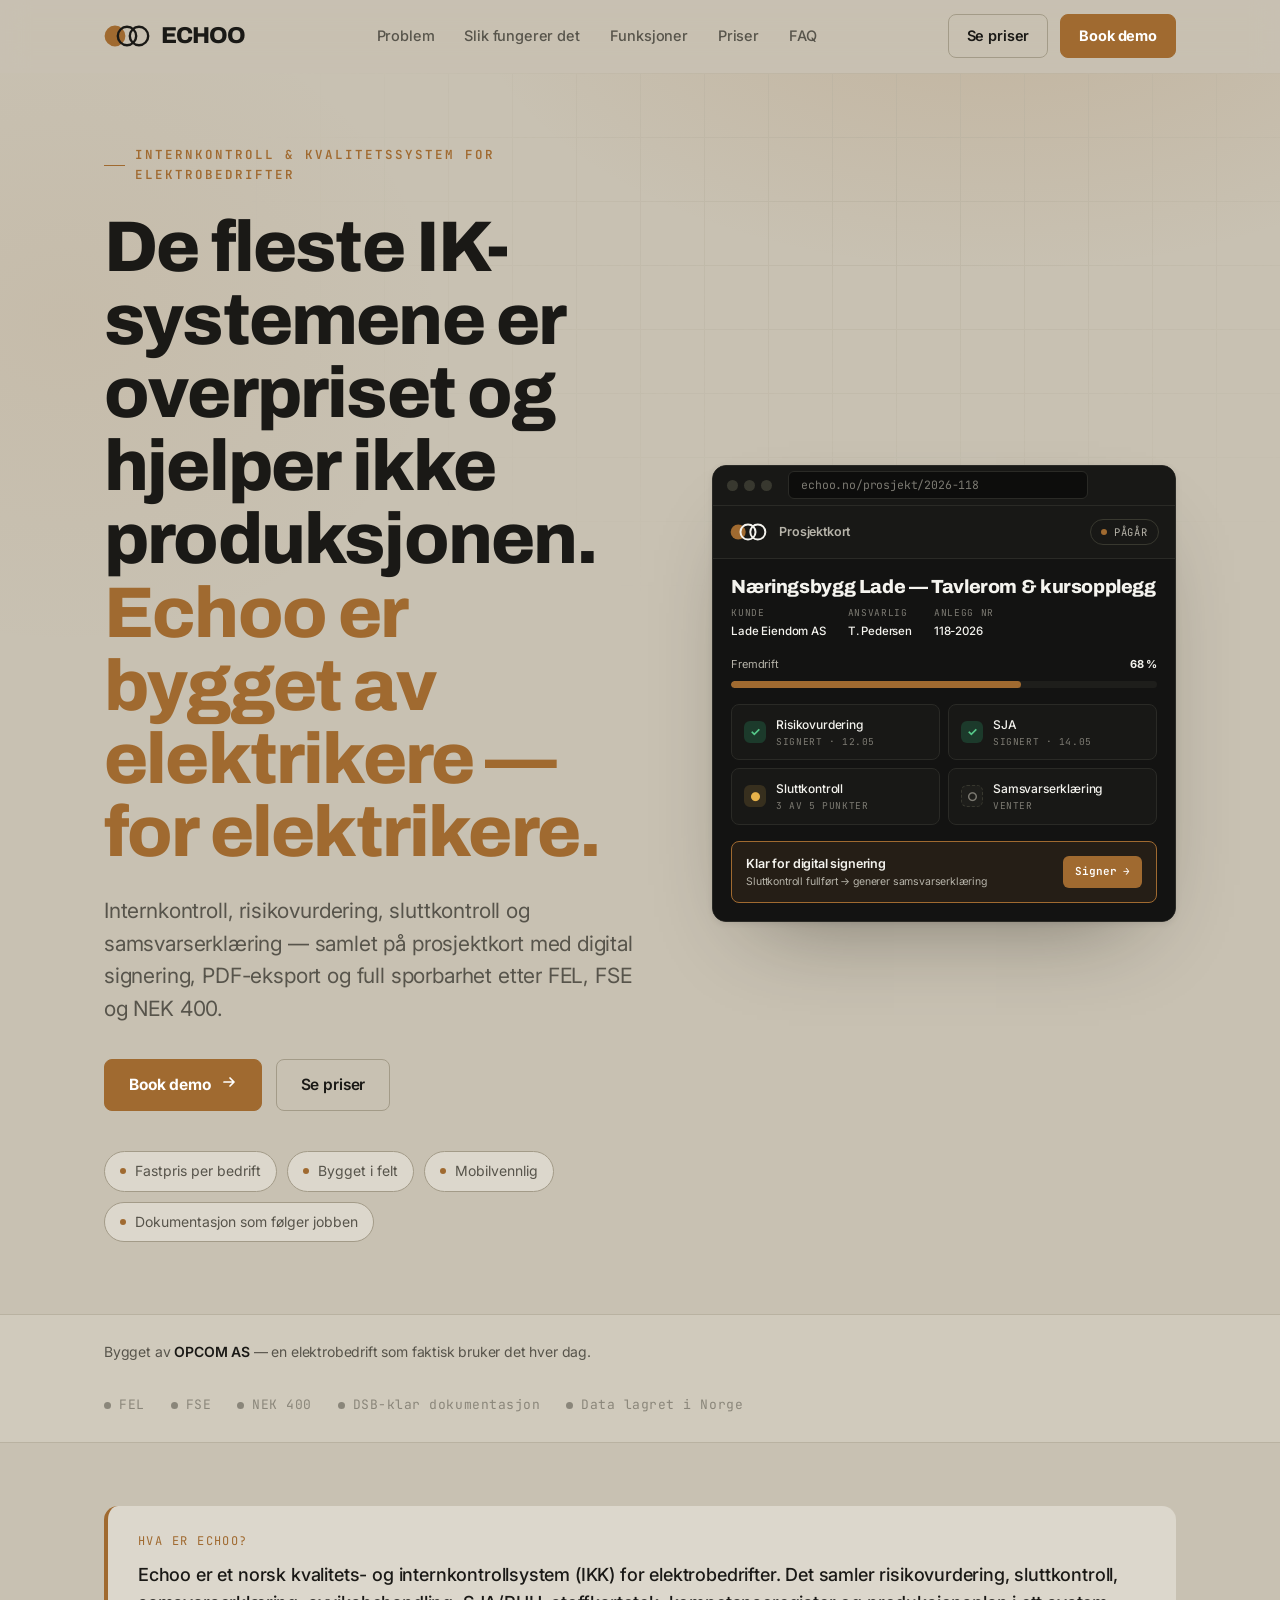
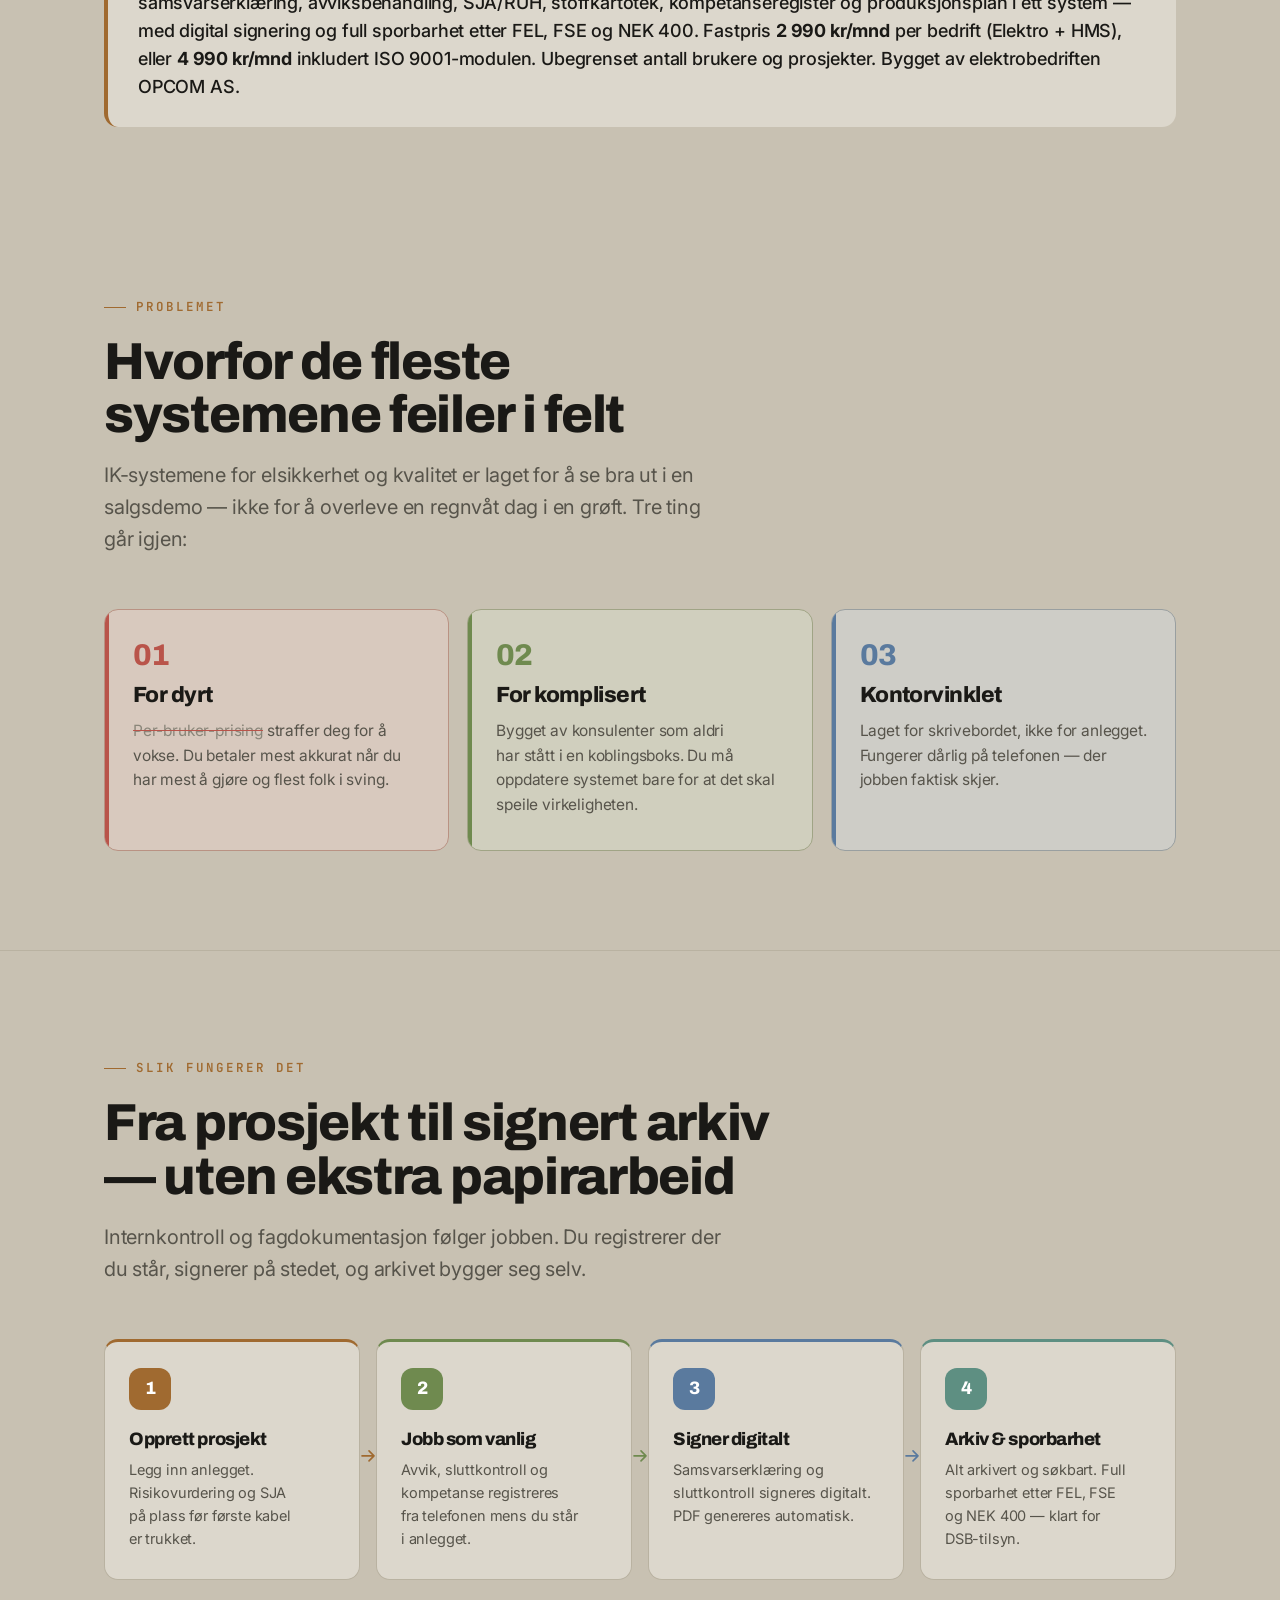
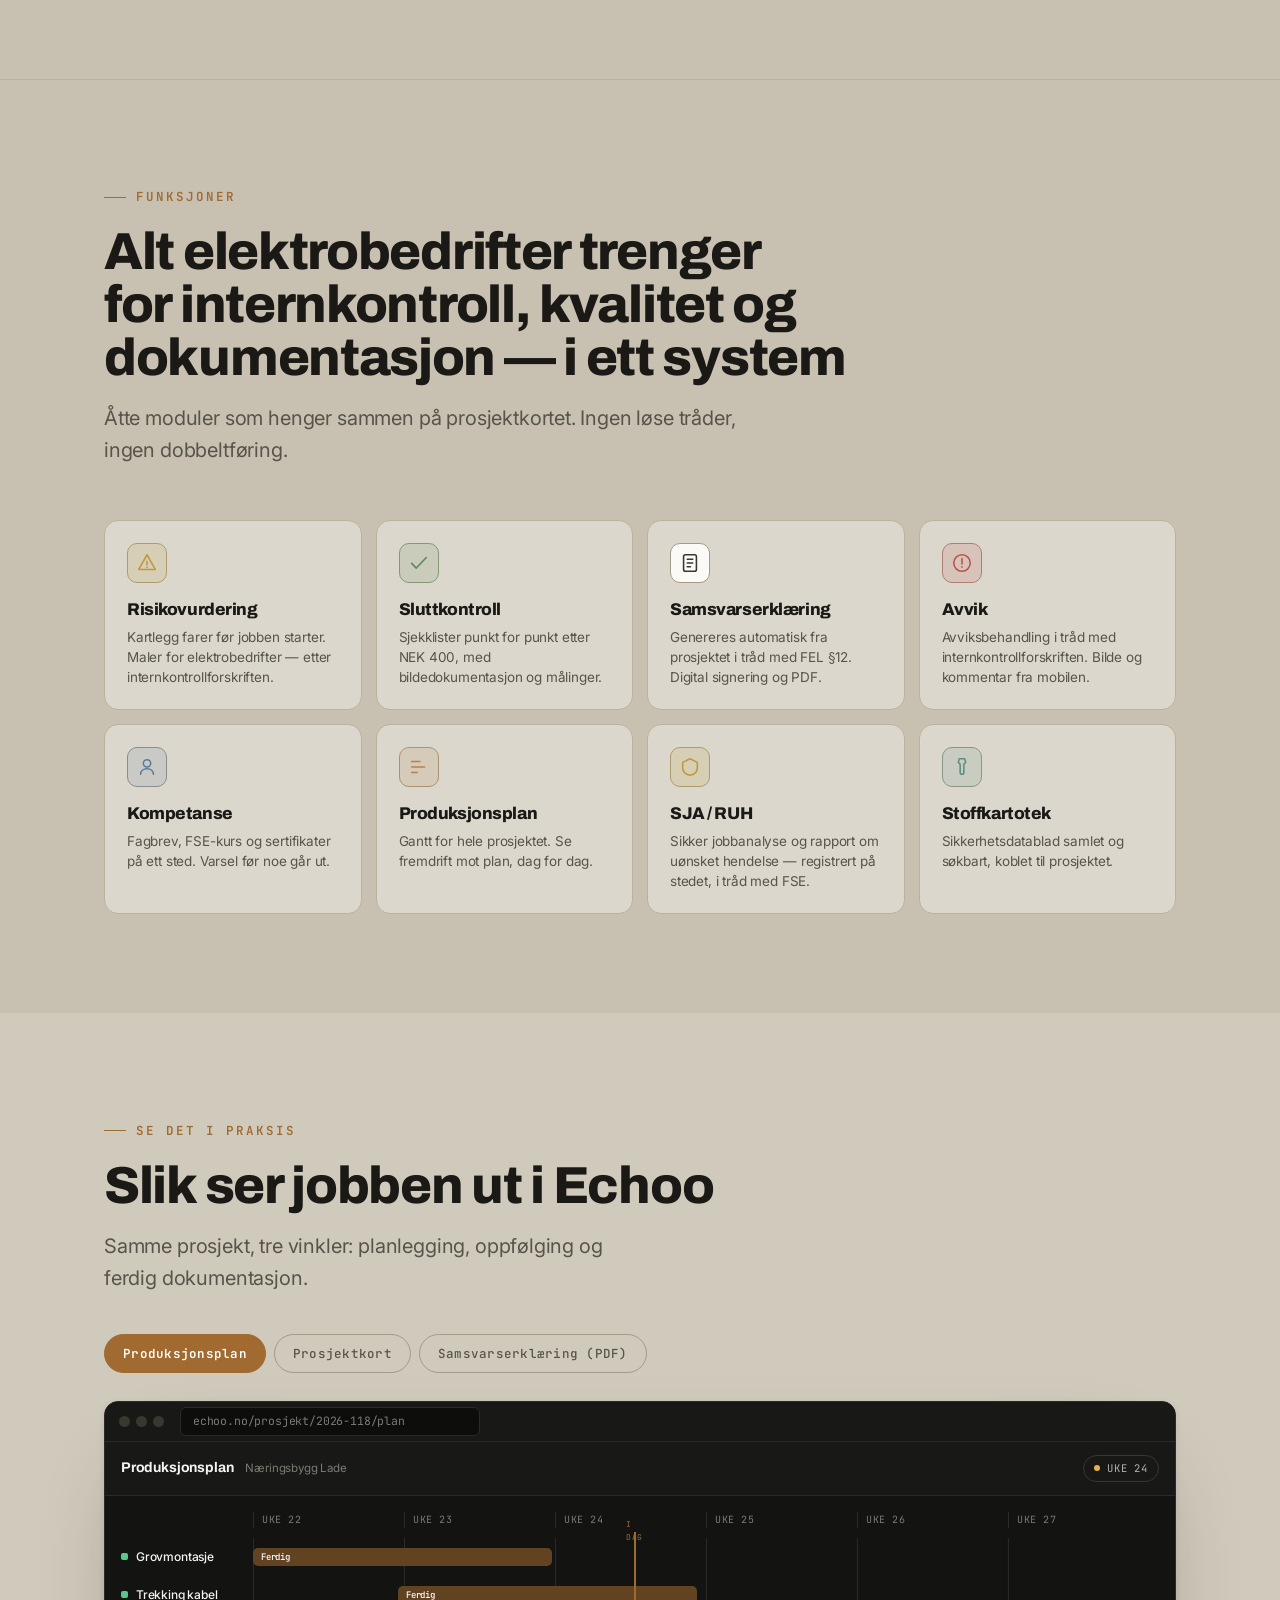
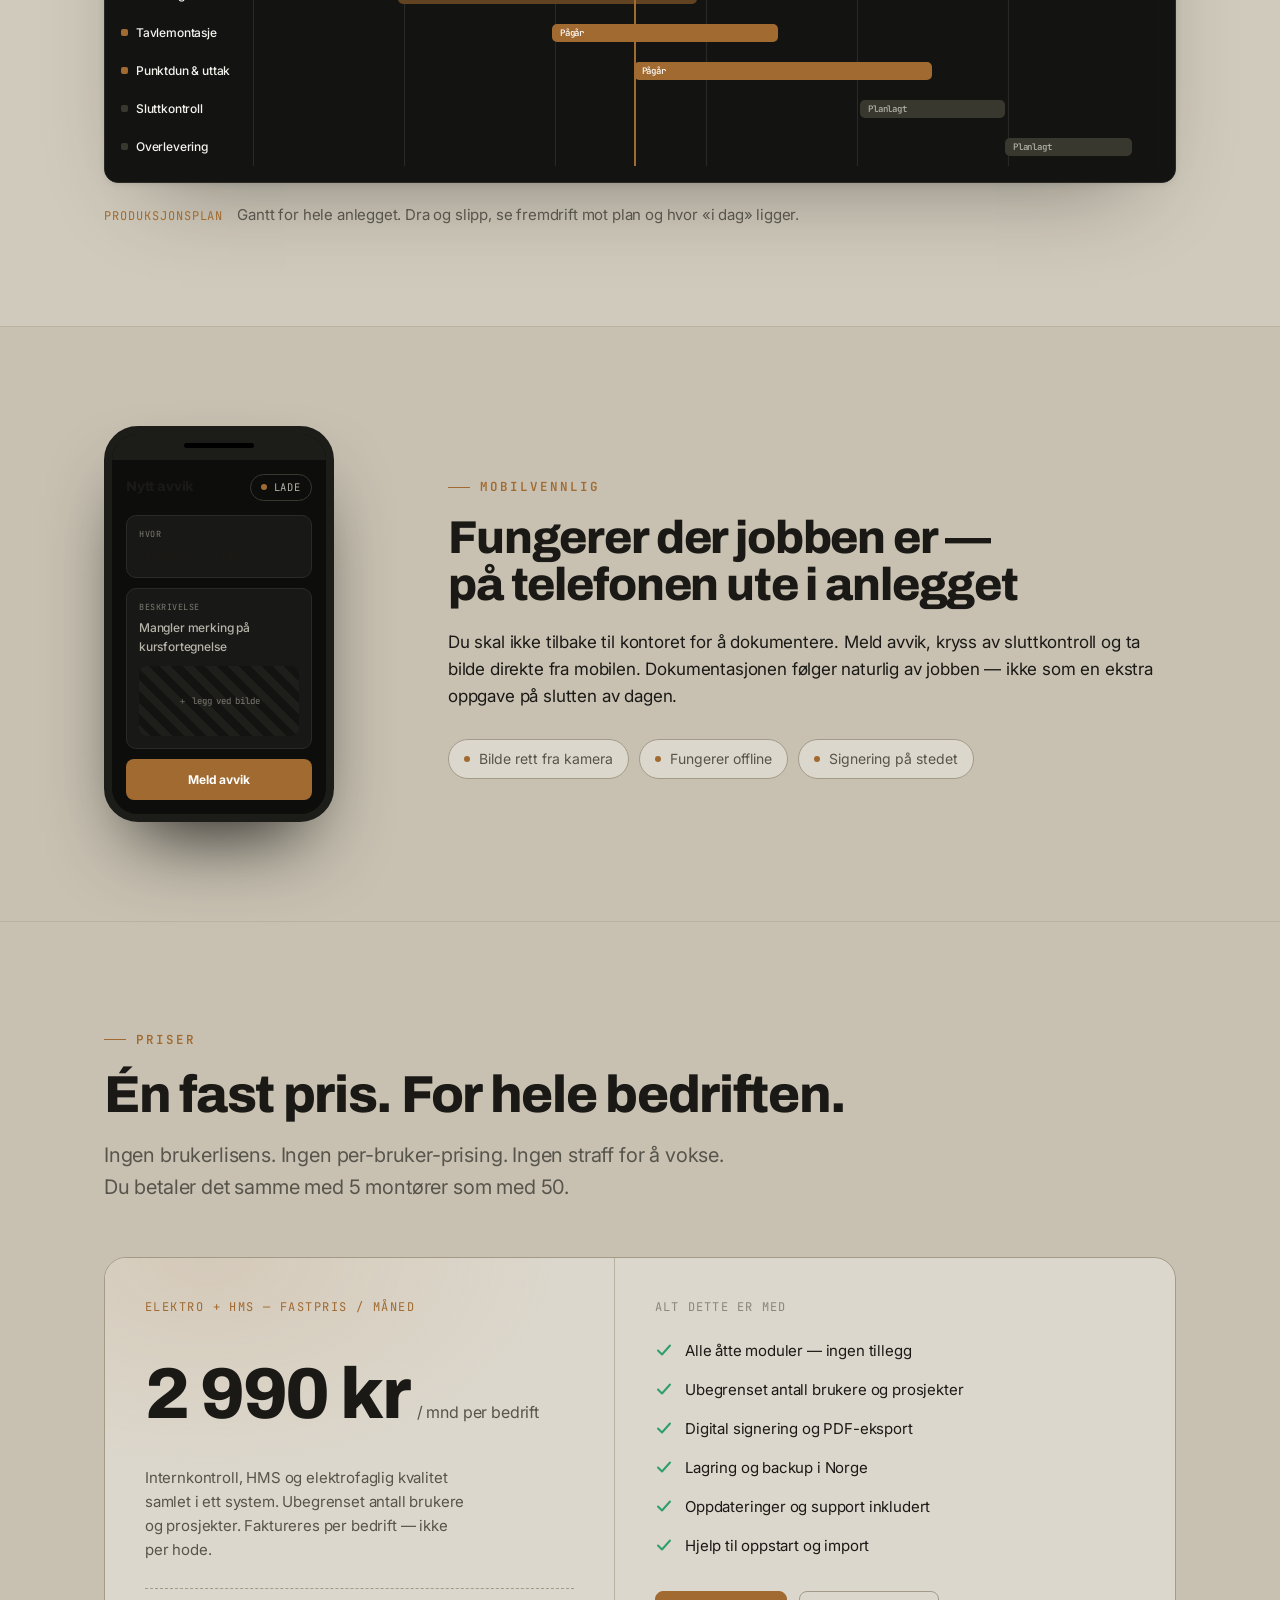
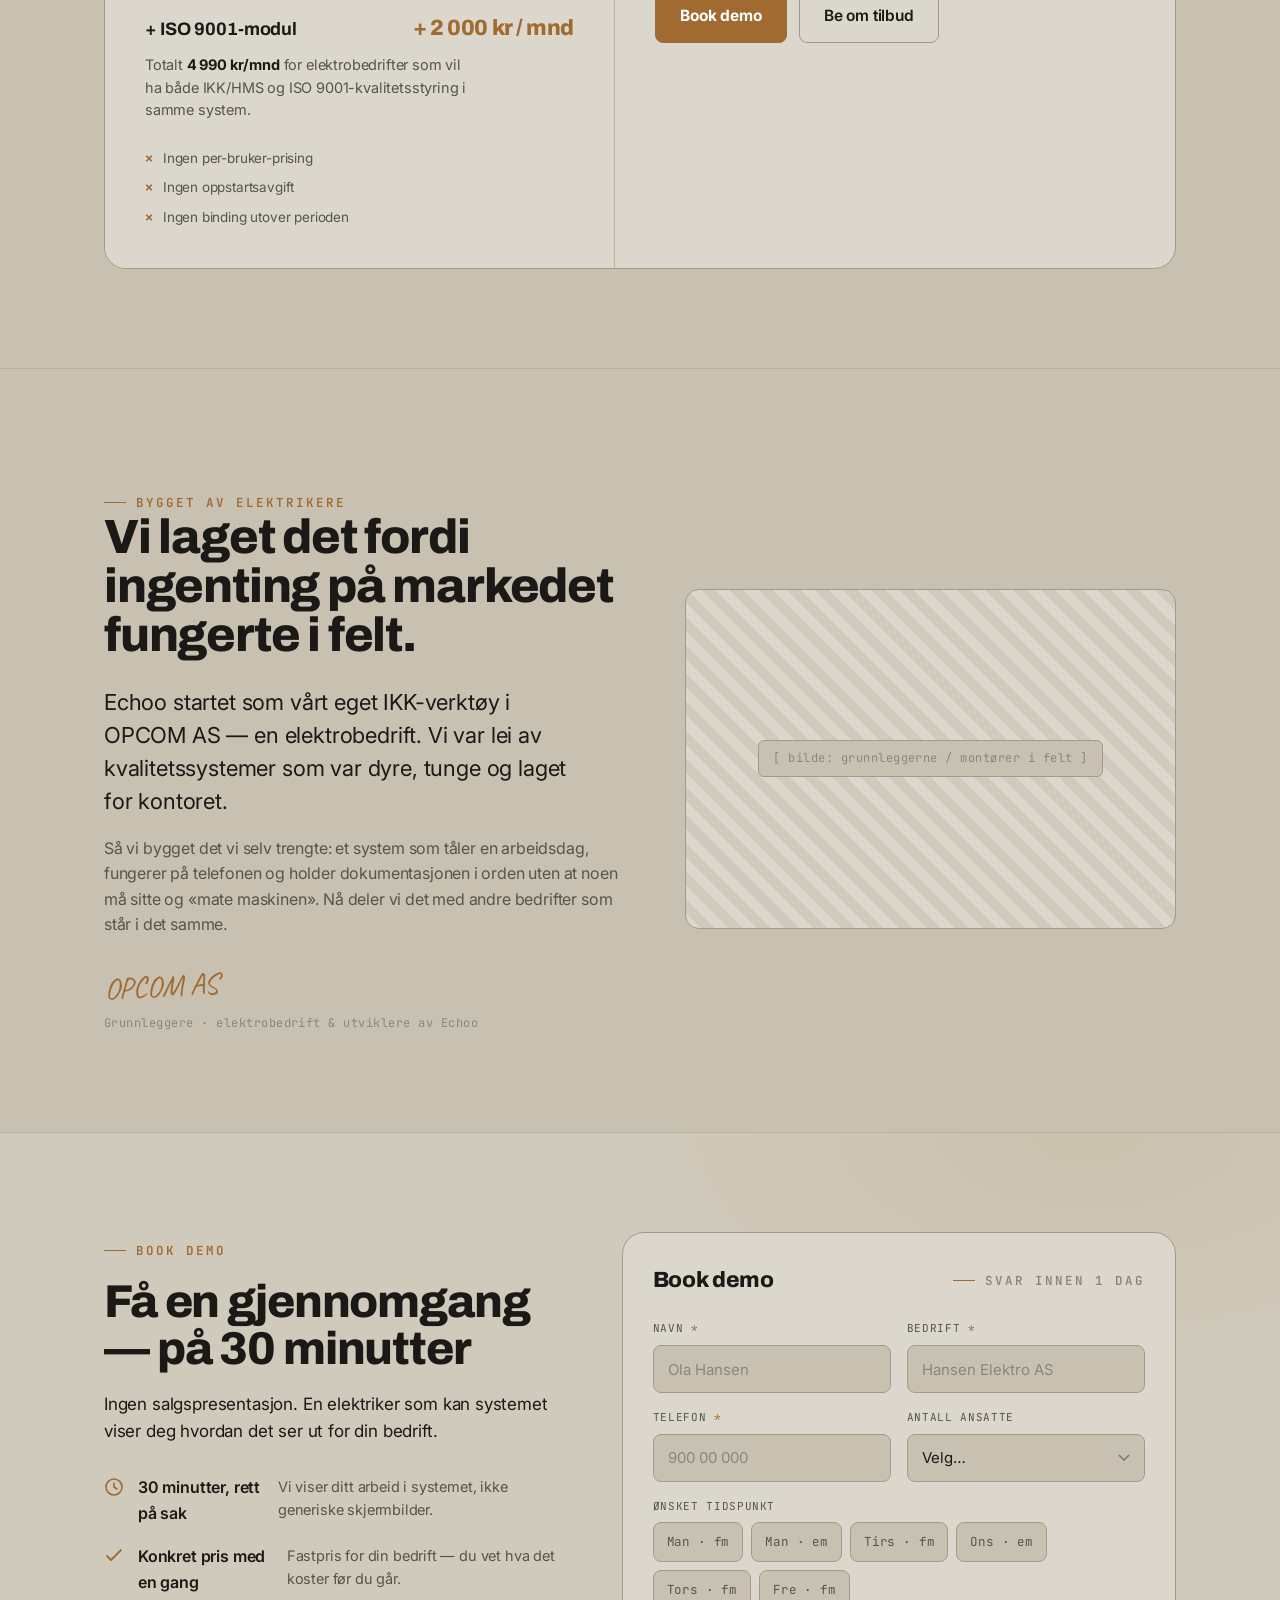
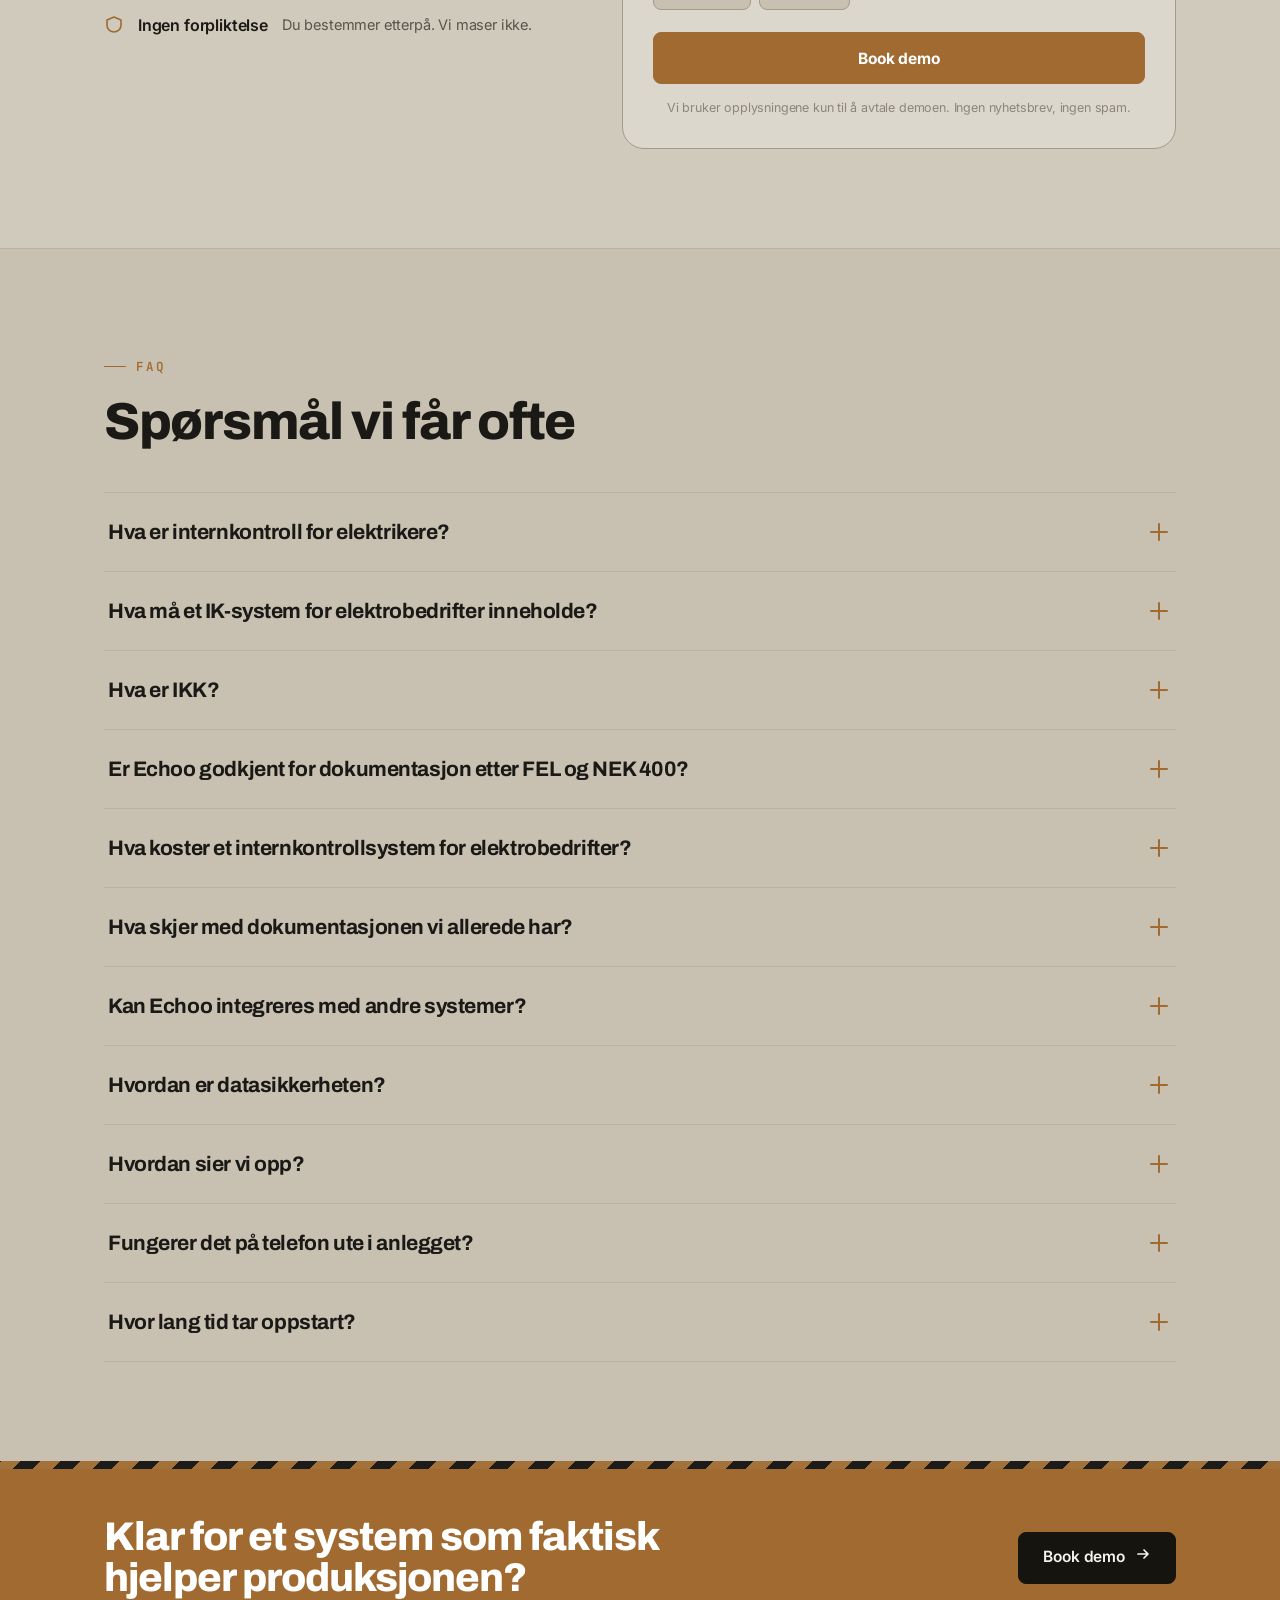
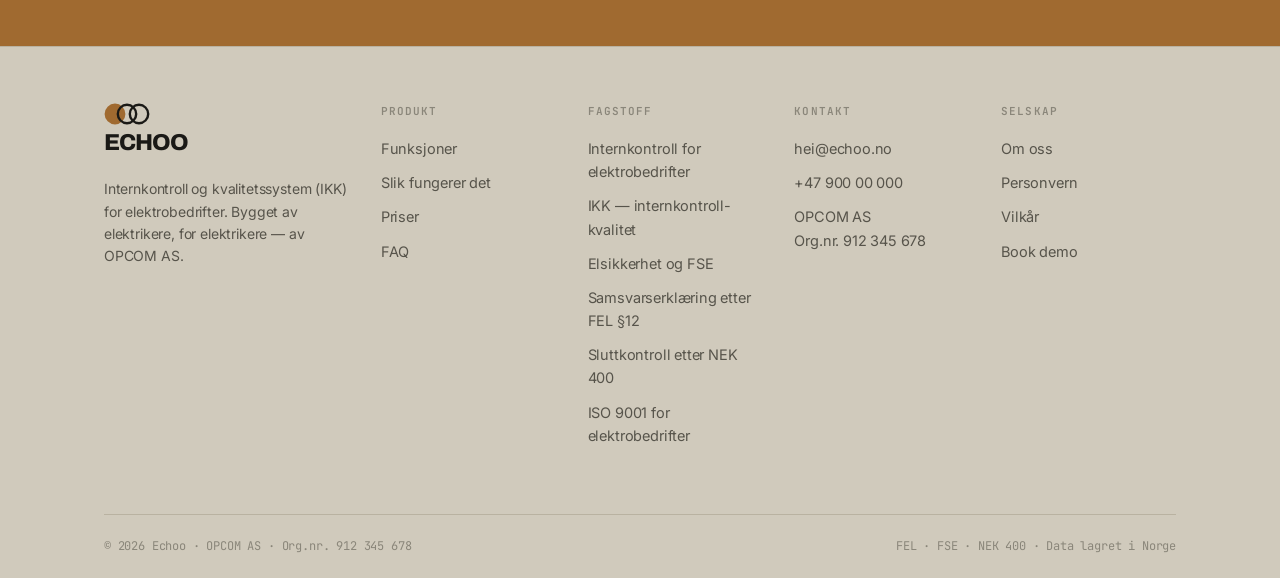
==== commit e6bf36ed: "Fase 4: AI-soek / GEO - Definisjonsboks paa forsiden ('Hva er Echoo?') mellom trust-strip og   #prob" ====
--- a/index.html
+++ b/index.html
@@ -331,6 +331,16 @@
   </div>
 </div>
 
+<!-- ================= DEFINITION (GEO/AI) ================= -->
+<section style="padding-block:clamp(48px,7vh,84px)">
+  <div class="wrap">
+    <div class="def-box" style="margin-top:0;max-width:none">
+      <div class="def-label">Hva er Echoo?</div>
+      <p>Echoo er et norsk kvalitets- og internkontrollsystem (IKK) for elektrobedrifter. Det samler risikovurdering, sluttkontroll, samsvarserklæring, avviksbehandling, SJA/RUH, stoffkartotek, kompetanseregister og produksjonsplan i ett system — med digital signering og full sporbarhet etter FEL, FSE og NEK 400. Fastpris <strong>2 990 kr/mnd</strong> per bedrift (Elektro + HMS), eller <strong>4 990 kr/mnd</strong> inkludert ISO 9001-modulen. Ubegrenset antall brukere og prosjekter. Bygget av elektrobedriften OPCOM AS.</p>
+    </div>
+  </div>
+</section>
+
 <!-- ================= PROBLEM ================= -->
 <section class="pad-y" id="problem">
   <div class="wrap">
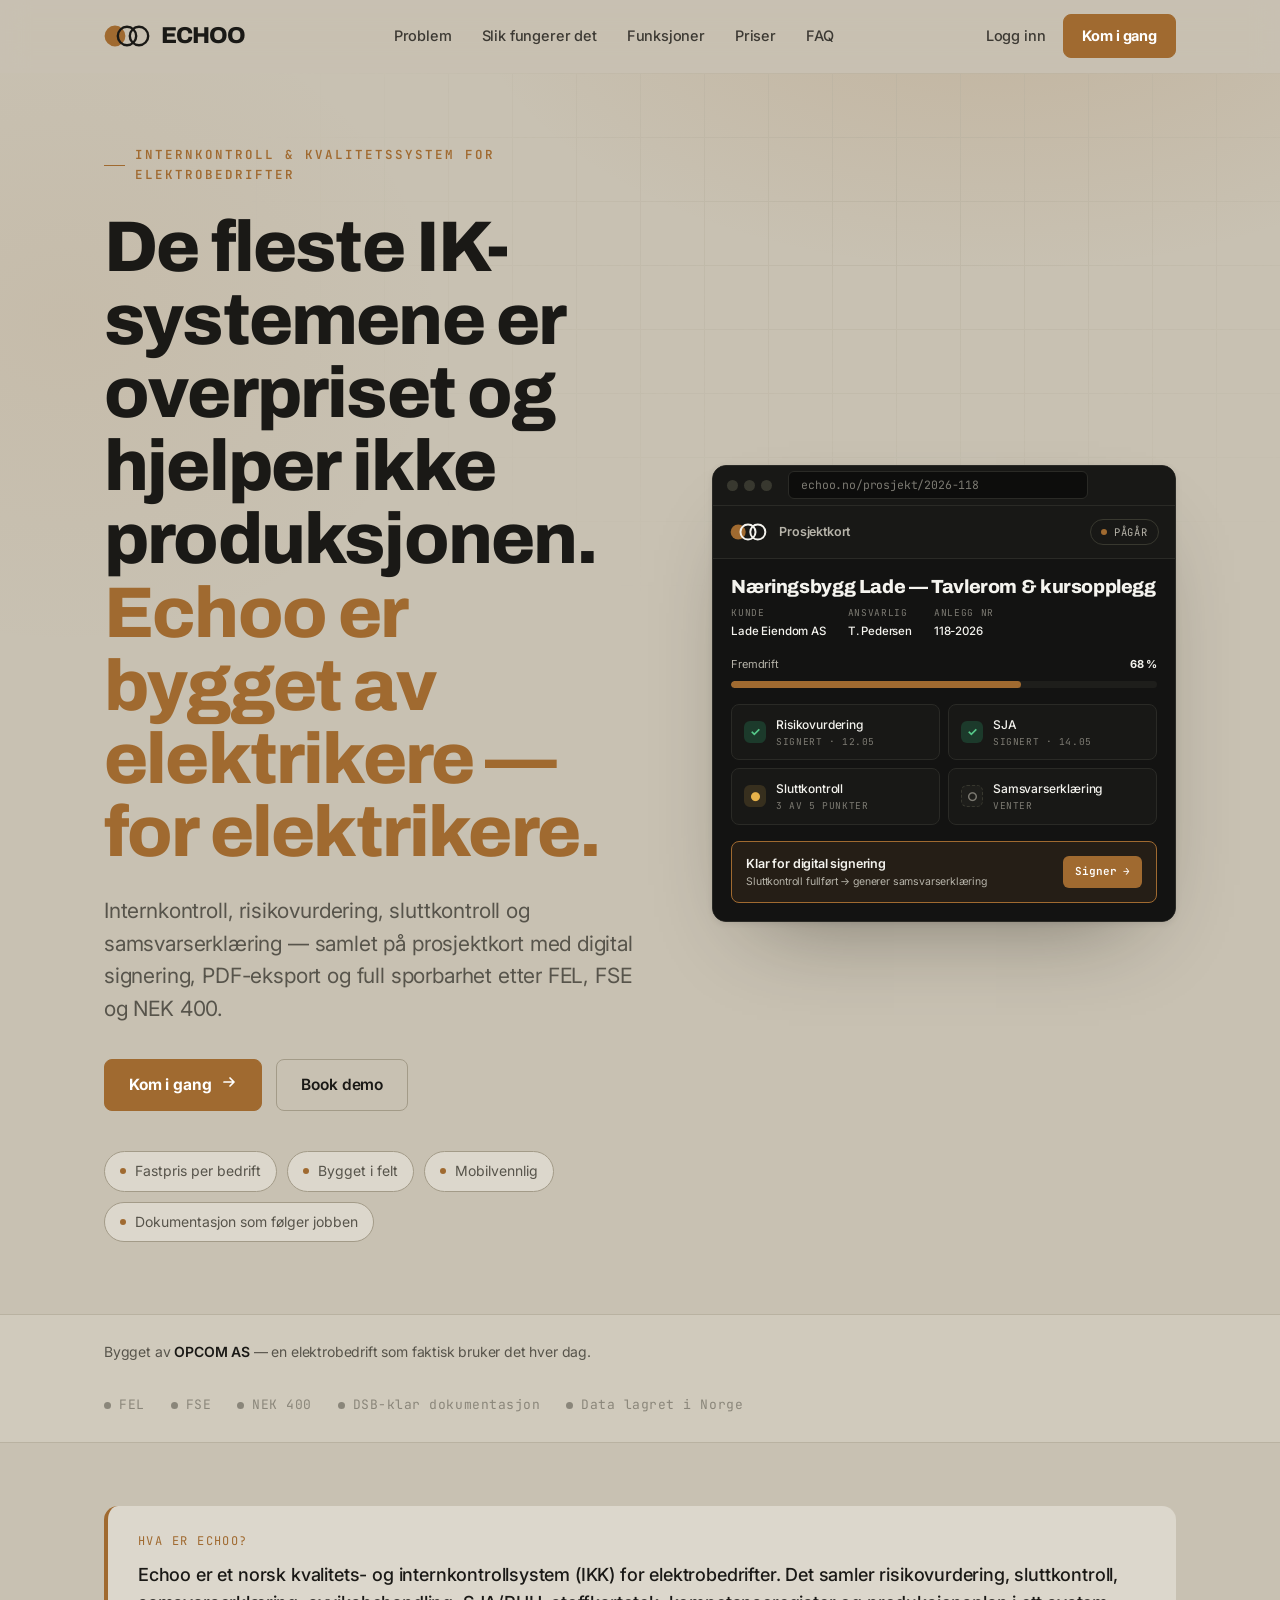
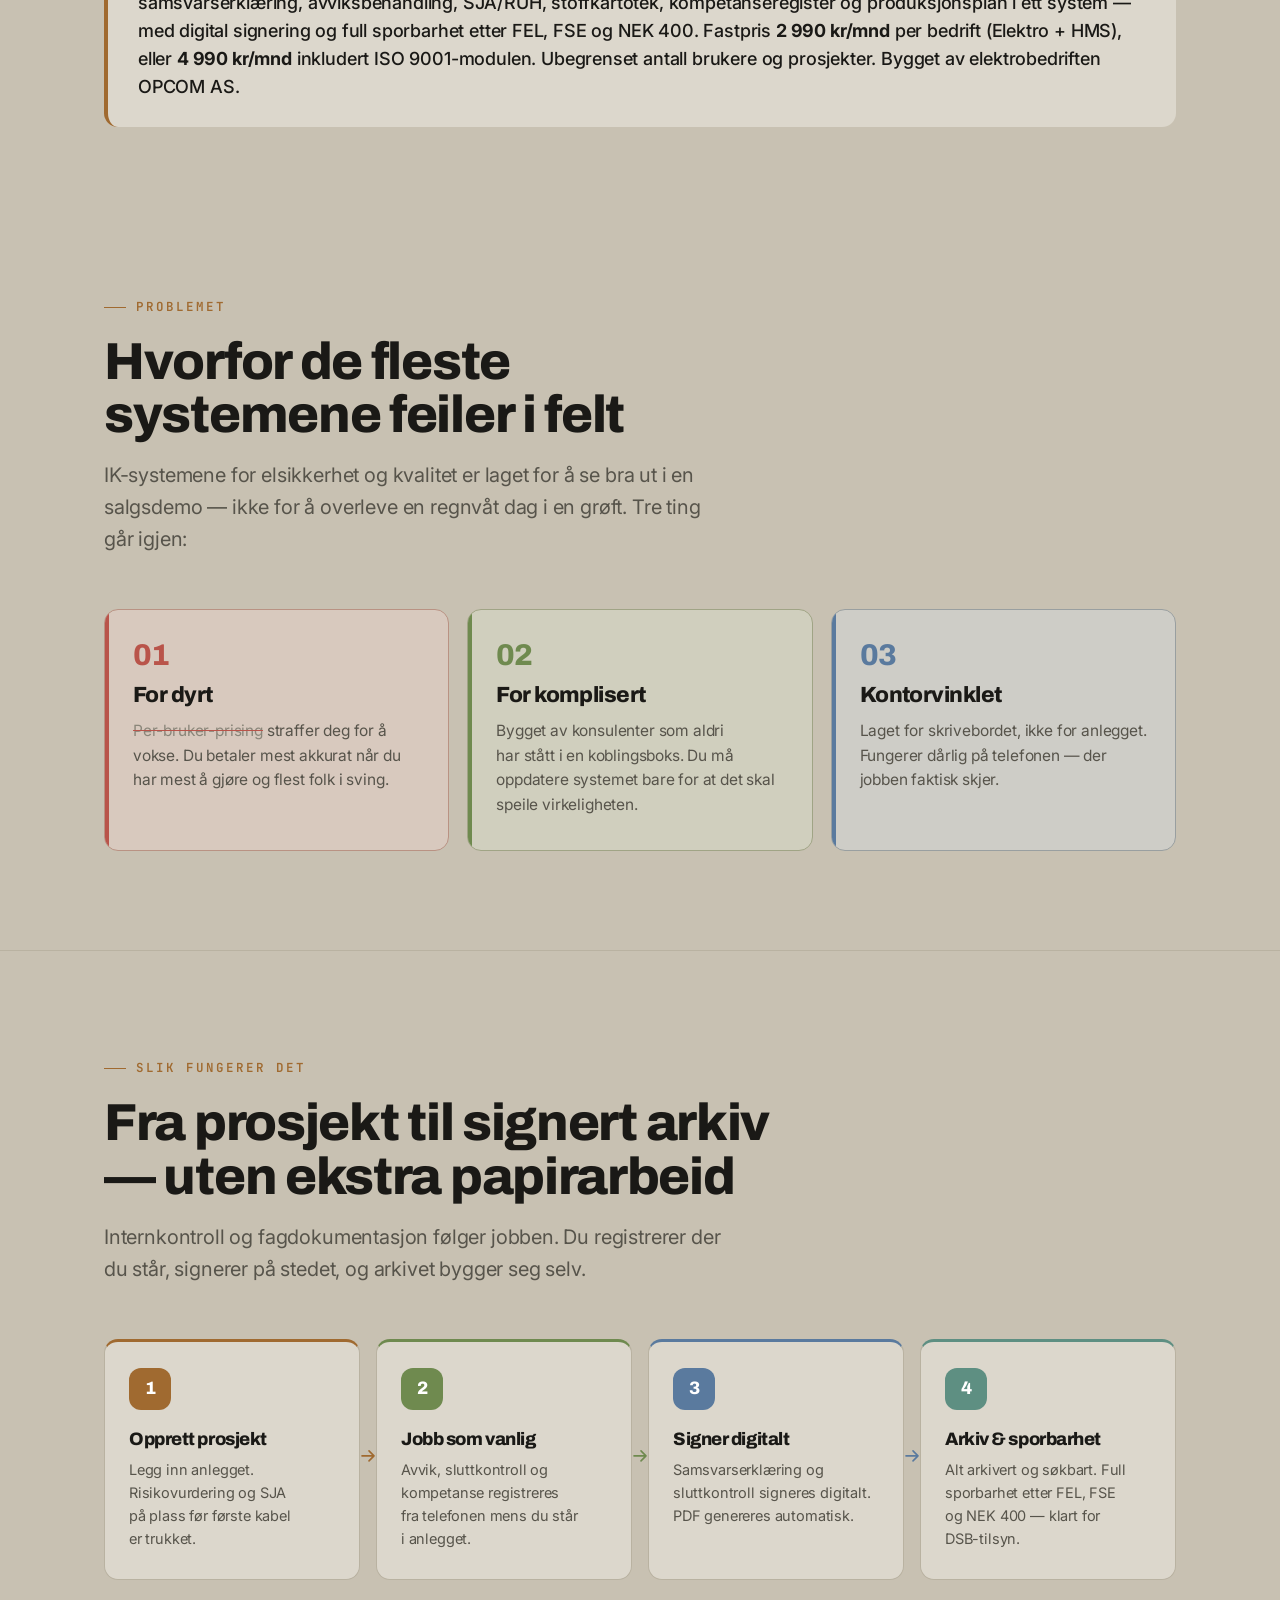
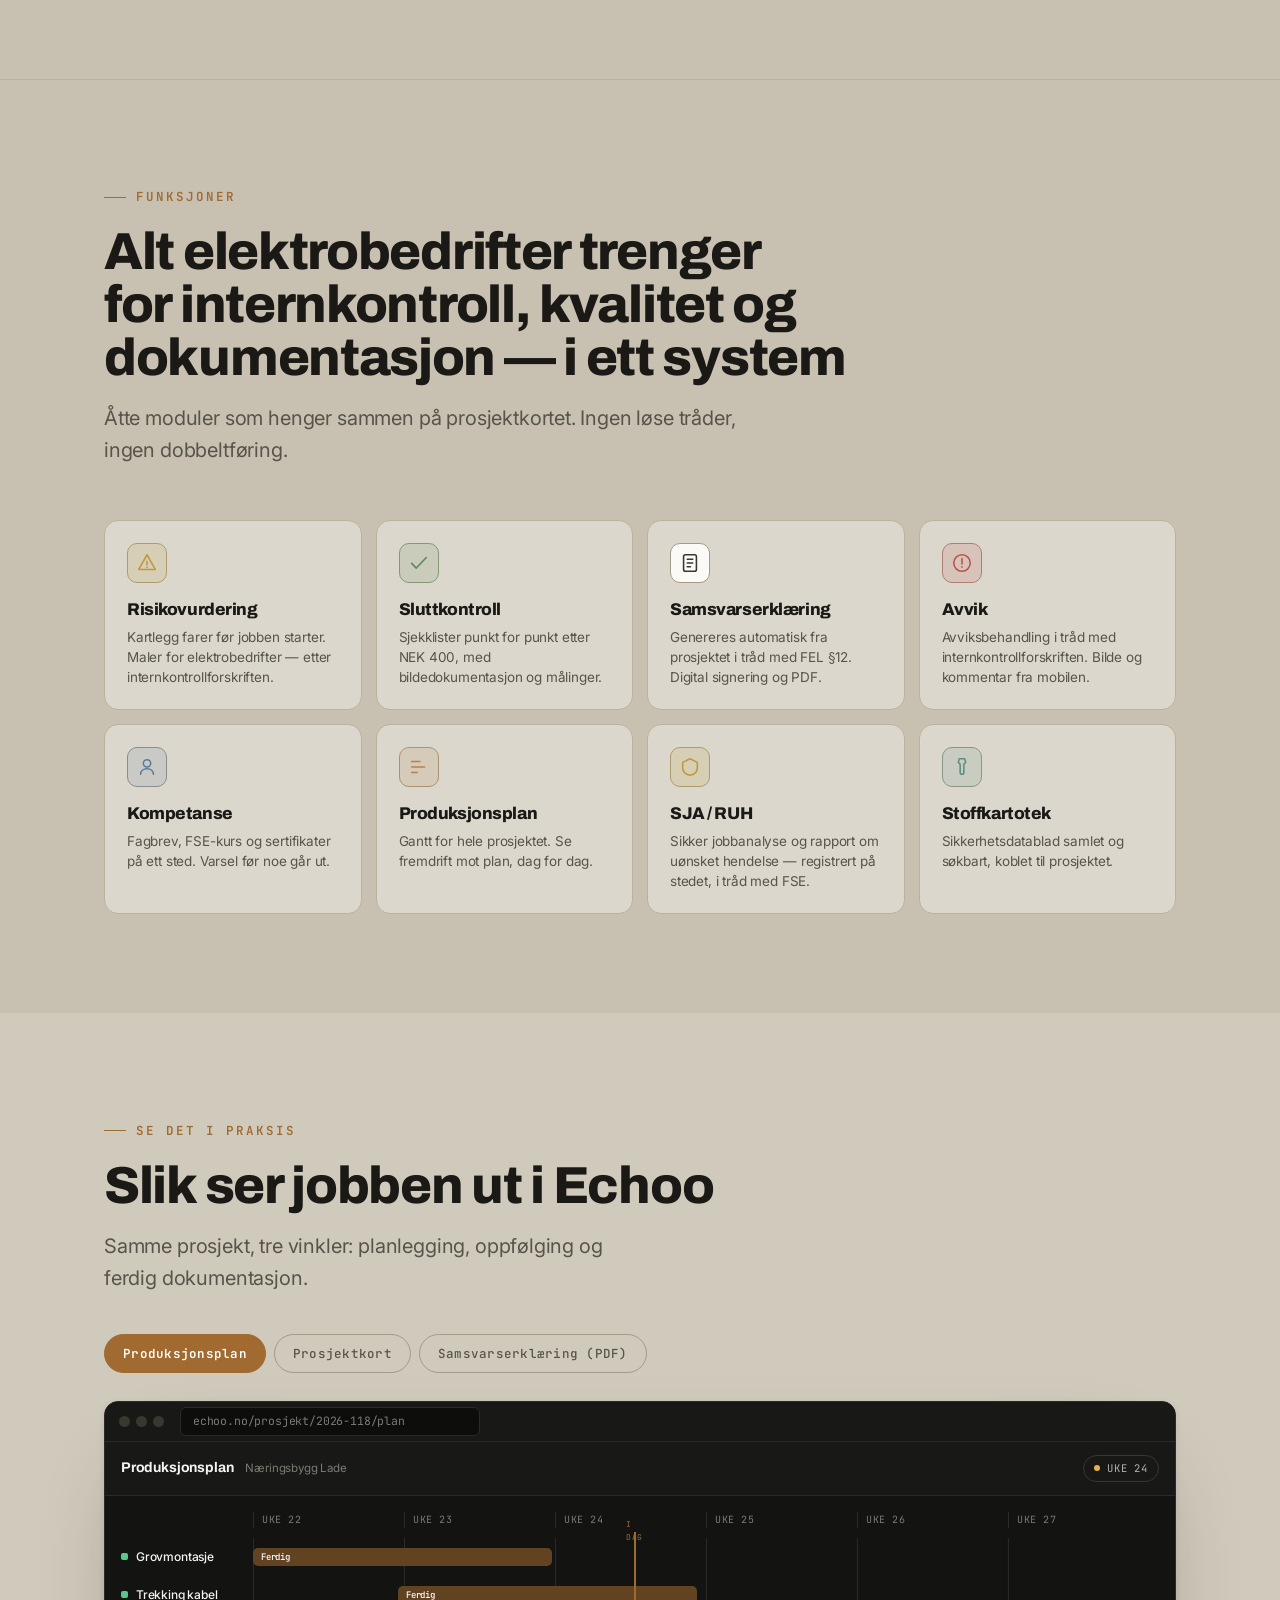
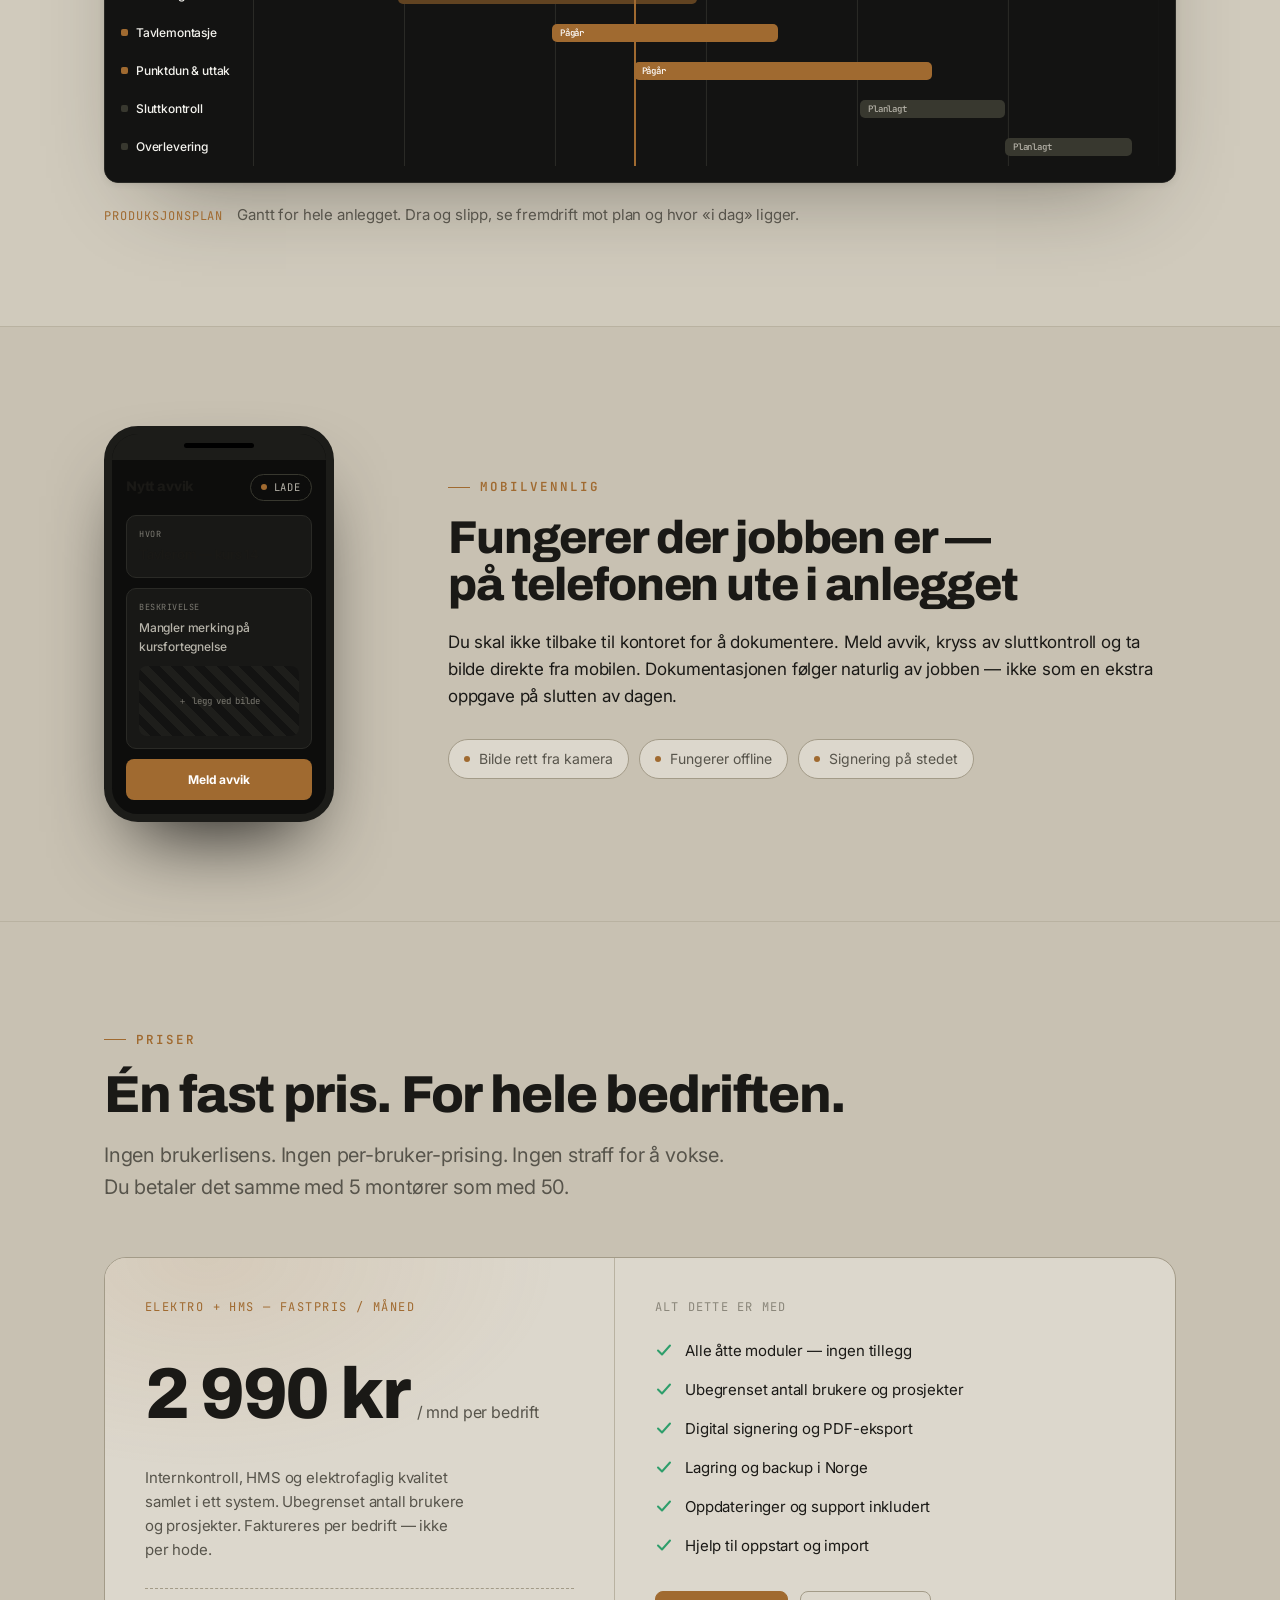
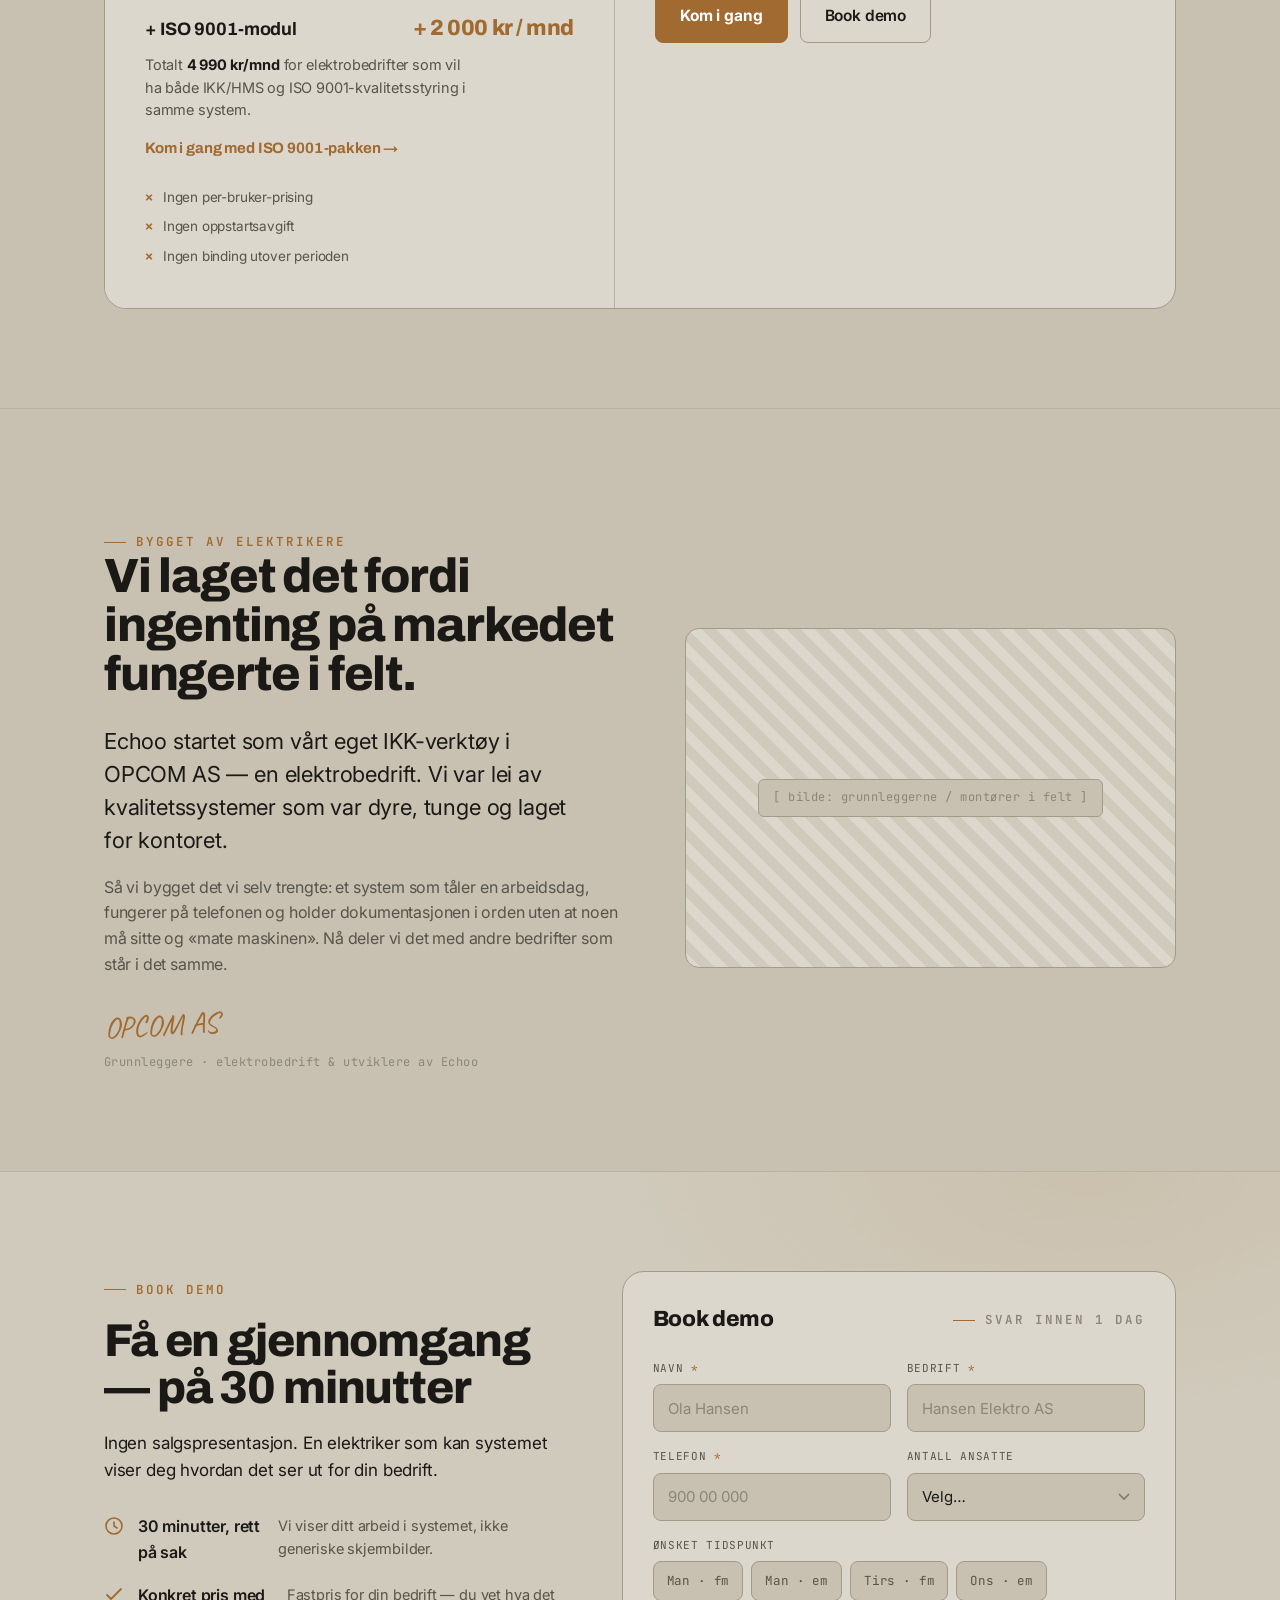
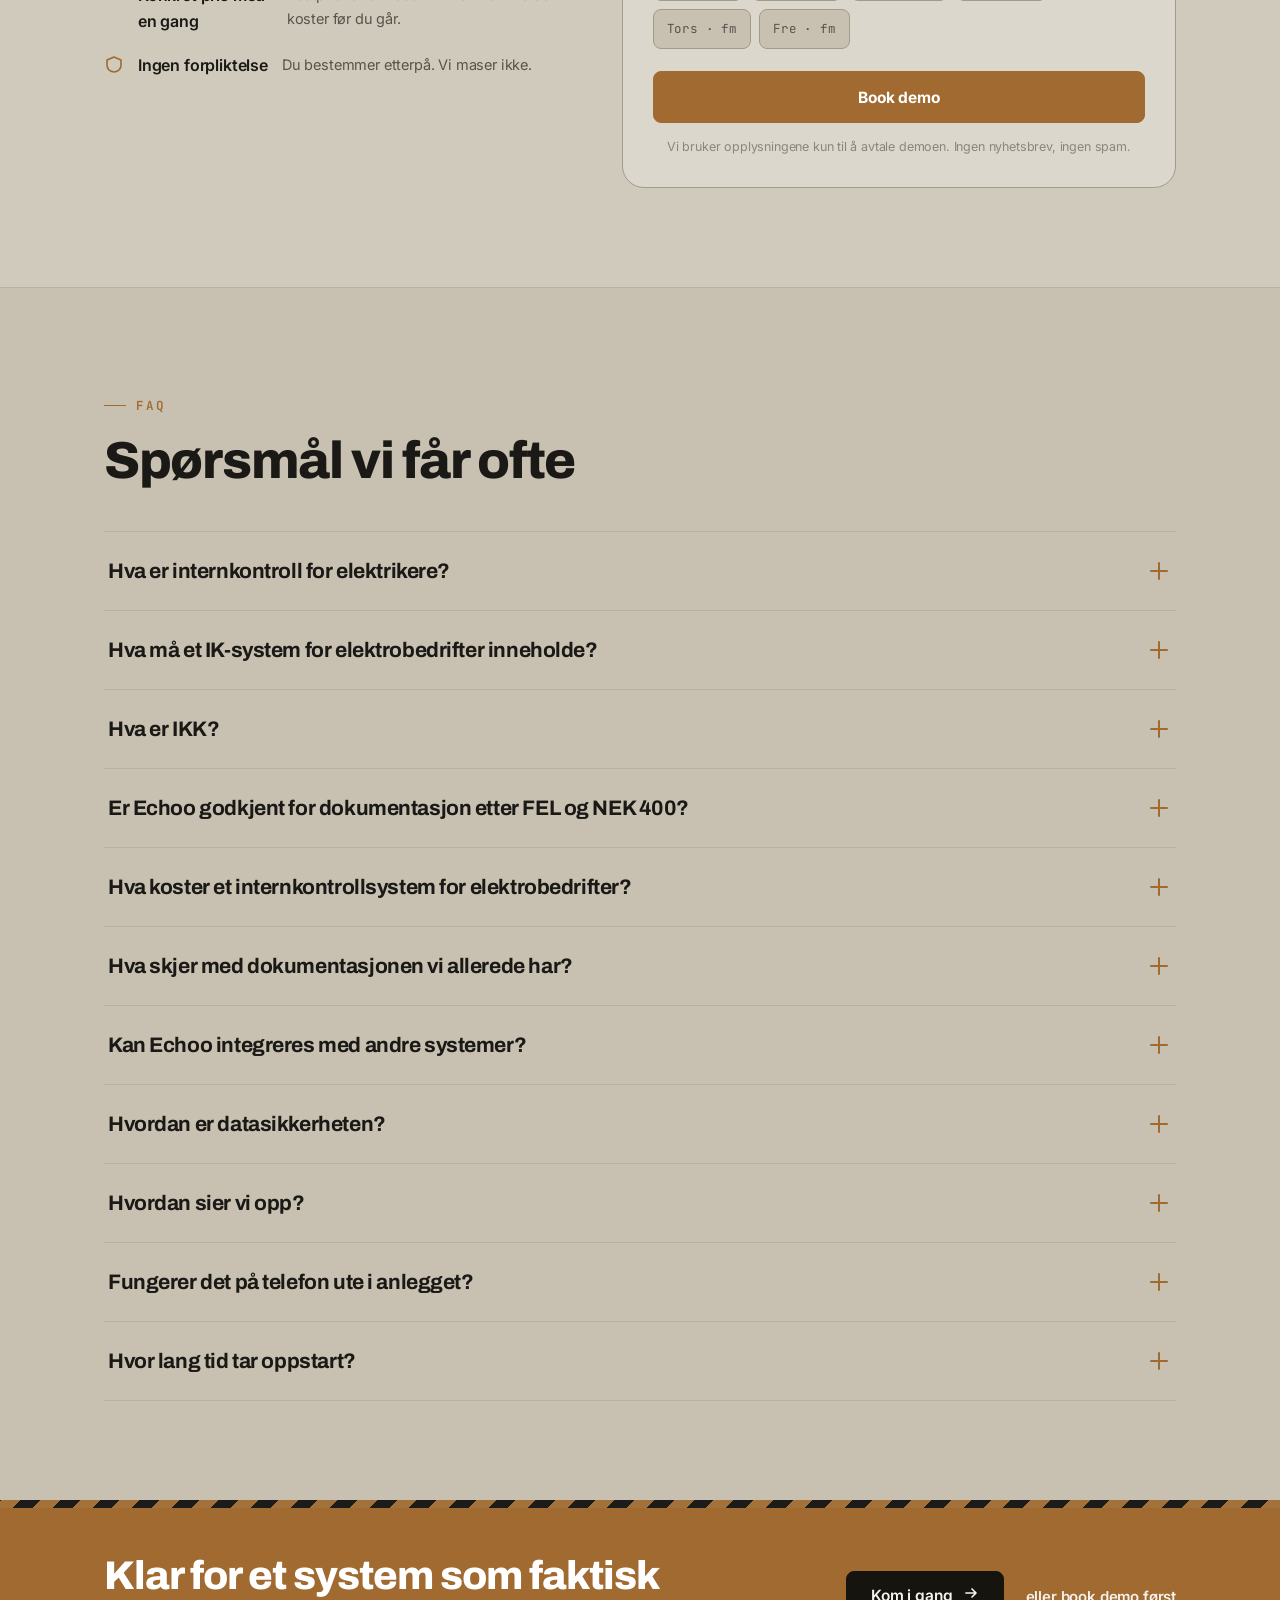
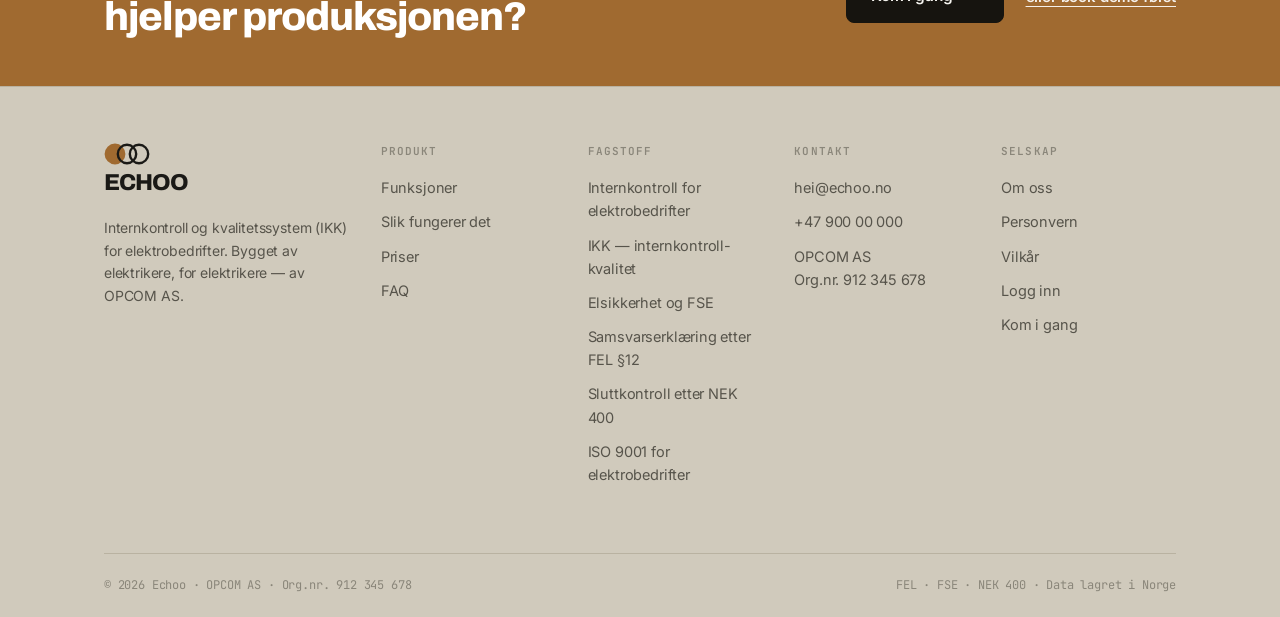
==== commit 8d95c5b3: "Koble landingsside til Echoo-appen via APP_URL-konfig Ett sted aa bytte app-URL: - APP_URL='https://" ====
--- a/index.html
+++ b/index.html
@@ -232,8 +232,8 @@
       <a href="#faq">FAQ</a>
     </nav>
     <div class="nav-cta">
-      <a href="#priser" class="btn btn-ghost btn-sm">Se priser</a>
-      <a href="#demo" class="btn btn-primary btn-sm">Book demo</a>
+      <a href="https://app.echoo.no/login" data-app-path="/login" class="nav-login">Logg inn</a>
+      <a href="https://app.echoo.no/signup?plan=base" data-app-path="/signup?plan=base" class="btn btn-primary btn-sm">Kom i gang</a>
       <button class="nav-burger" id="navBurger" aria-label="Meny" aria-expanded="false" aria-controls="navMobile"><span></span></button>
     </div>
   </div>
@@ -244,8 +244,9 @@
     <a class="m-link" href="#priser">Priser</a>
     <a class="m-link" href="#faq">FAQ</a>
     <div class="m-cta">
-      <a href="#priser" class="btn btn-ghost">Se priser</a>
-      <a href="#demo" class="btn btn-primary">Book demo</a>
+      <a href="https://app.echoo.no/login" data-app-path="/login" class="btn btn-ghost">Logg inn</a>
+      <a href="https://app.echoo.no/signup?plan=base" data-app-path="/signup?plan=base" class="btn btn-primary">Kom i gang</a>
+      <a href="#demo" class="btn btn-ghost" style="background:transparent">Book demo</a>
     </div>
   </div>
 </header>
@@ -261,8 +262,8 @@
       <h1>De fleste IK-systemene er overpriset og hjelper ikke produksjonen.<br><span class="hl">Echoo er bygget av elektrikere — for elektrikere.</span></h1>
       <p class="sub">Internkontroll, risikovurdering, sluttkontroll og samsvarserklæring — samlet på prosjektkort med digital signering, PDF-eksport og full sporbarhet etter FEL, FSE og NEK 400.</p>
       <div class="hero-cta">
-        <a href="#demo" class="btn btn-primary">Book demo<span class="btn-arrow"><svg width="16" height="16" viewBox="0 0 16 16" fill="none"><path d="M3 8h9M9 4l4 4-4 4" stroke="currentColor" stroke-width="1.7" stroke-linecap="round" stroke-linejoin="round"/></svg></span></a>
-        <a href="#priser" class="btn btn-ghost">Se priser</a>
+        <a href="https://app.echoo.no/signup?plan=base" data-app-path="/signup?plan=base" class="btn btn-primary">Kom i gang<span class="btn-arrow"><svg width="16" height="16" viewBox="0 0 16 16" fill="none"><path d="M3 8h9M9 4l4 4-4 4" stroke="currentColor" stroke-width="1.7" stroke-linecap="round" stroke-linejoin="round"/></svg></span></a>
+        <a href="#demo" class="btn btn-ghost">Book demo</a>
       </div>
       <div class="hero-chips">
         <span class="chip"><span class="dot"></span>Fastpris per bedrift</span>
@@ -616,6 +617,7 @@
             <span class="addon-amt">+ 2 000 kr / mnd</span>
           </div>
           <p class="addon-note">Totalt <b>4 990 kr/mnd</b> for elektrobedrifter som vil ha både IKK/HMS og ISO 9001-kvalitetsstyring i samme system.</p>
+          <a href="https://app.echoo.no/signup?plan=iso" data-app-path="/signup?plan=iso" class="addon-cta">Kom i gang med ISO 9001-pakken →</a>
         </div>
         <div class="nope">
           <div><span class="x">✕</span> Ingen per-bruker-prising</div>
@@ -635,8 +637,8 @@
           <div><span class="ck"><svg width="18" height="18" viewBox="0 0 18 18" fill="none"><path d="M3 9.5l4 4 8-9" stroke="currentColor" stroke-width="2" stroke-linecap="round" stroke-linejoin="round"/></svg></span>Hjelp til oppstart og import</div>
         </div>
         <div class="cta">
-          <a href="#demo" class="btn btn-primary">Book demo</a>
-          <a href="#demo" class="btn btn-ghost">Be om tilbud</a>
+          <a href="https://app.echoo.no/signup?plan=base" data-app-path="/signup?plan=base" class="btn btn-primary">Kom i gang</a>
+          <a href="#demo" class="btn btn-ghost">Book demo</a>
         </div>
       </div>
     </div>
@@ -775,7 +777,10 @@
 <section class="cta-band">
   <div class="wrap">
     <h2>Klar for et system som faktisk hjelper produksjonen?</h2>
-    <a href="#demo" class="btn btn-dark">Book demo<span class="btn-arrow"><svg width="16" height="16" viewBox="0 0 16 16" fill="none"><path d="M3 8h9M9 4l4 4-4 4" stroke="currentColor" stroke-width="1.7" stroke-linecap="round" stroke-linejoin="round"/></svg></span></a>
+    <div class="cta-band-actions">
+      <a href="https://app.echoo.no/signup?plan=base" data-app-path="/signup?plan=base" class="btn btn-dark">Kom i gang<span class="btn-arrow"><svg width="16" height="16" viewBox="0 0 16 16" fill="none"><path d="M3 8h9M9 4l4 4-4 4" stroke="currentColor" stroke-width="1.7" stroke-linecap="round" stroke-linejoin="round"/></svg></span></a>
+      <a href="#demo" class="cta-band-link">eller book demo først</a>
+    </div>
   </div>
 </section>
 
@@ -814,7 +819,8 @@
         <a href="#grunnleggere">Om oss</a>
         <a href="#">Personvern</a>
         <a href="#">Vilkår</a>
-        <a href="#demo">Book demo</a>
+        <a href="https://app.echoo.no/login" data-app-path="/login">Logg inn</a>
+        <a href="https://app.echoo.no/signup?plan=base" data-app-path="/signup?plan=base">Kom i gang</a>
       </div>
     </div>
     <div class="footer-bottom">
--- a/styles.css
+++ b/styles.css
@@ -177,11 +177,19 @@
 .nav-inner { display: flex; align-items: center; justify-content: space-between; height: 72px; }
 .nav-links { display: flex; align-items: center; gap: 30px; }
 .nav-links a {
-  font-size: 14.5px; color: var(--ink-2); font-weight: 500;
+  font-size: 14.5px; color: color-mix(in srgb, var(--ink-2) 55%, var(--ink)); font-weight: 500;
   transition: color .15s ease;
 }
 .nav-links a:hover { color: var(--ink); }
-.nav-cta { display: flex; align-items: center; gap: 12px; }
+.nav-cta { display: flex; align-items: center; gap: 14px; }
+.nav-login {
+  font-size: 14.5px; font-weight: 500;
+  color: color-mix(in srgb, var(--ink-2) 55%, var(--ink));
+  padding: 8px 4px;
+  transition: color .15s ease;
+}
+.nav-login:hover { color: var(--ink); }
+@media (max-width: 940px) { .nav-login { display: none; } }
 
 /* Burger button */
 .nav-burger {
@@ -607,6 +615,8 @@
 .price-left .addon-amt { font-family: var(--font-display); font-weight: 800; font-size: 22px; color: var(--orange); letter-spacing: -.02em; }
 .price-left .addon-note { color: var(--ink-2); font-size: 14.5px; line-height: 1.55; margin-top: 8px; max-width: 360px; }
 .price-left .addon-note b { color: var(--ink); font-weight: 700; }
+.price-left .addon-cta { display: inline-block; margin-top: 14px; font-family: var(--font-display); font-weight: 700; font-size: 15px; letter-spacing: -.01em; color: var(--orange); transition: color .15s ease; }
+.price-left .addon-cta:hover { color: var(--orange-2); }
 .price-mid { background: var(--line); }
 .price-right { padding: 40px; }
 .price-right .h { font-family: var(--font-mono); font-size: 12px; letter-spacing: .1em; text-transform: uppercase; color: var(--ink-3); }
@@ -714,6 +724,9 @@
 .cta-band h2 { font-size: clamp(26px, 3.4vw, 40px); color: var(--orange-ink); max-width: 640px; }
 .cta-band .btn-dark { background: #16140f; color: #f4f3ee; border-color: #16140f; }
 .cta-band .btn-dark:hover { background: #000; border-color: #000; }
+.cta-band-actions { display: flex; align-items: center; gap: 22px; flex-wrap: wrap; }
+.cta-band-link { color: var(--orange-ink); font-weight: 600; font-size: 15px; opacity: .9; text-decoration: underline; text-decoration-thickness: 1px; text-underline-offset: 4px; }
+.cta-band-link:hover { opacity: 1; }
 
 /* ---------- Footer ---------- */
 .footer { background: var(--bg-2); border-top: 1px solid var(--line); }
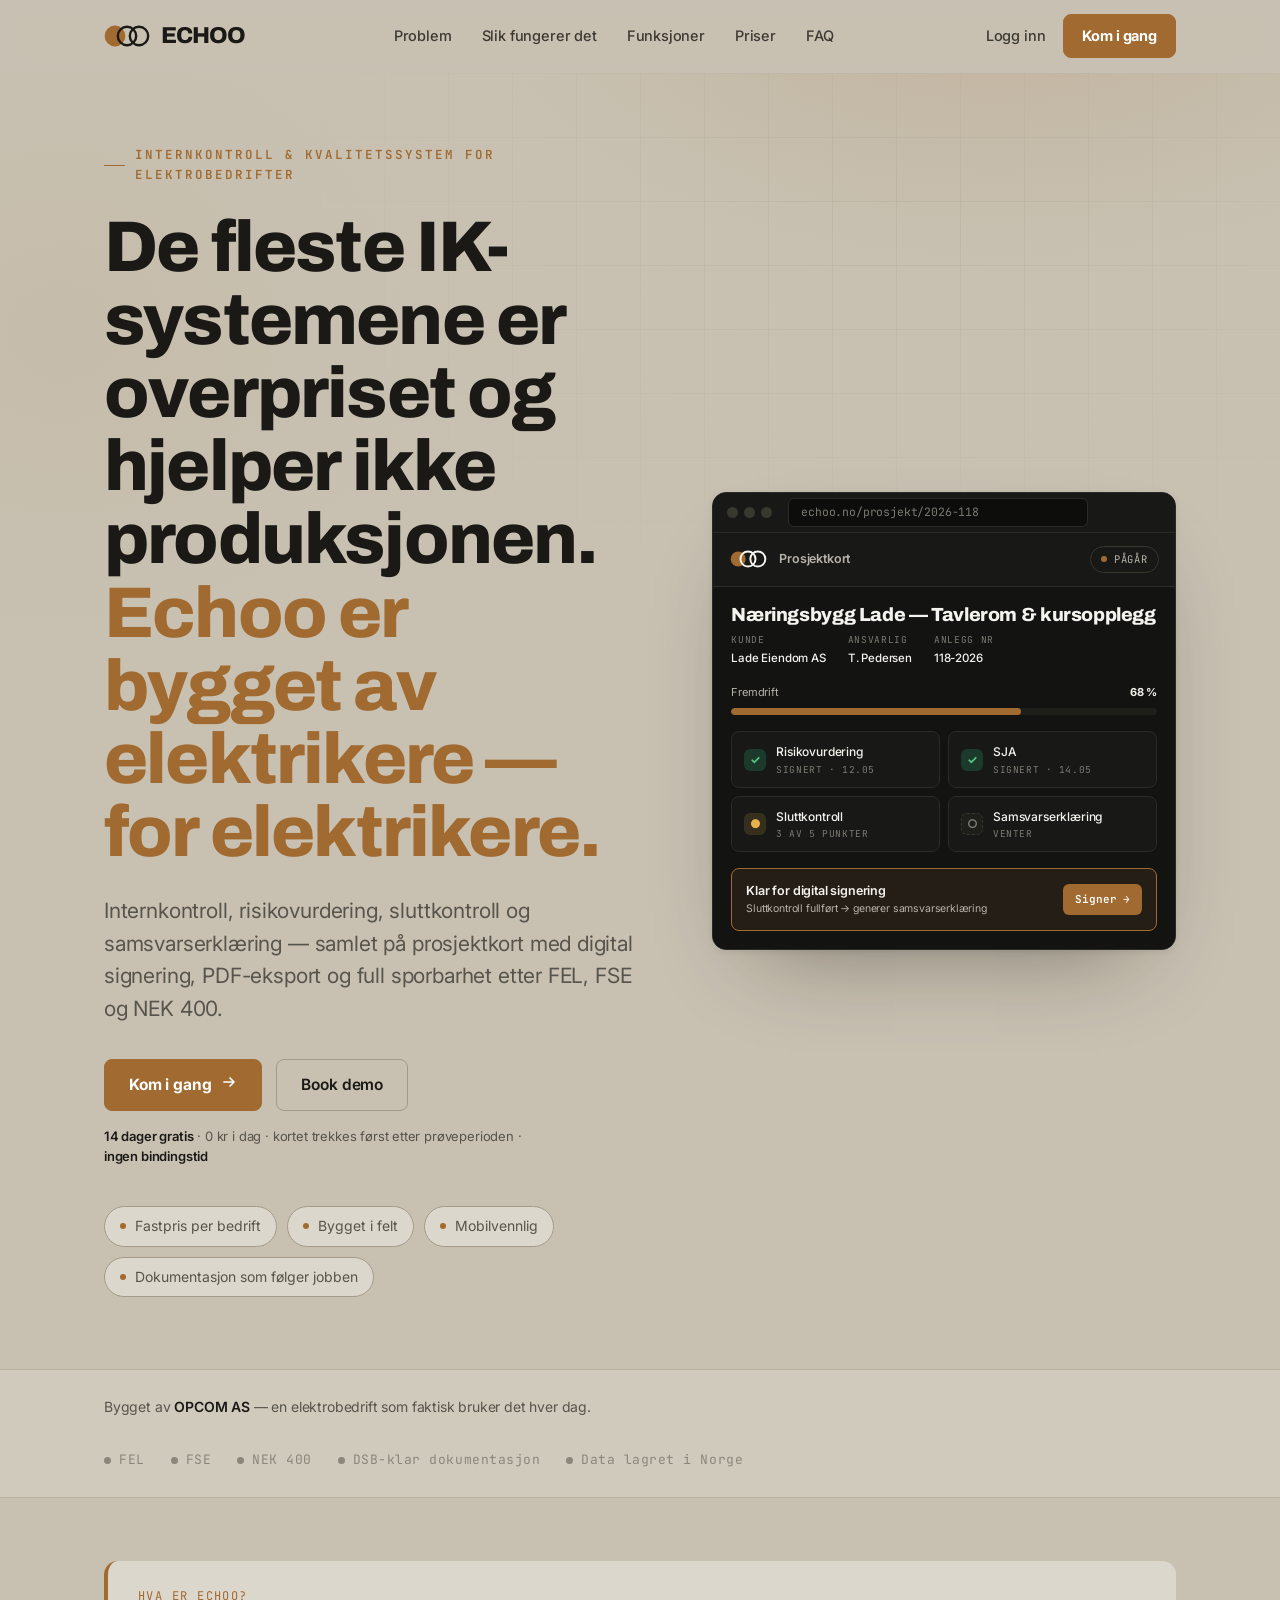
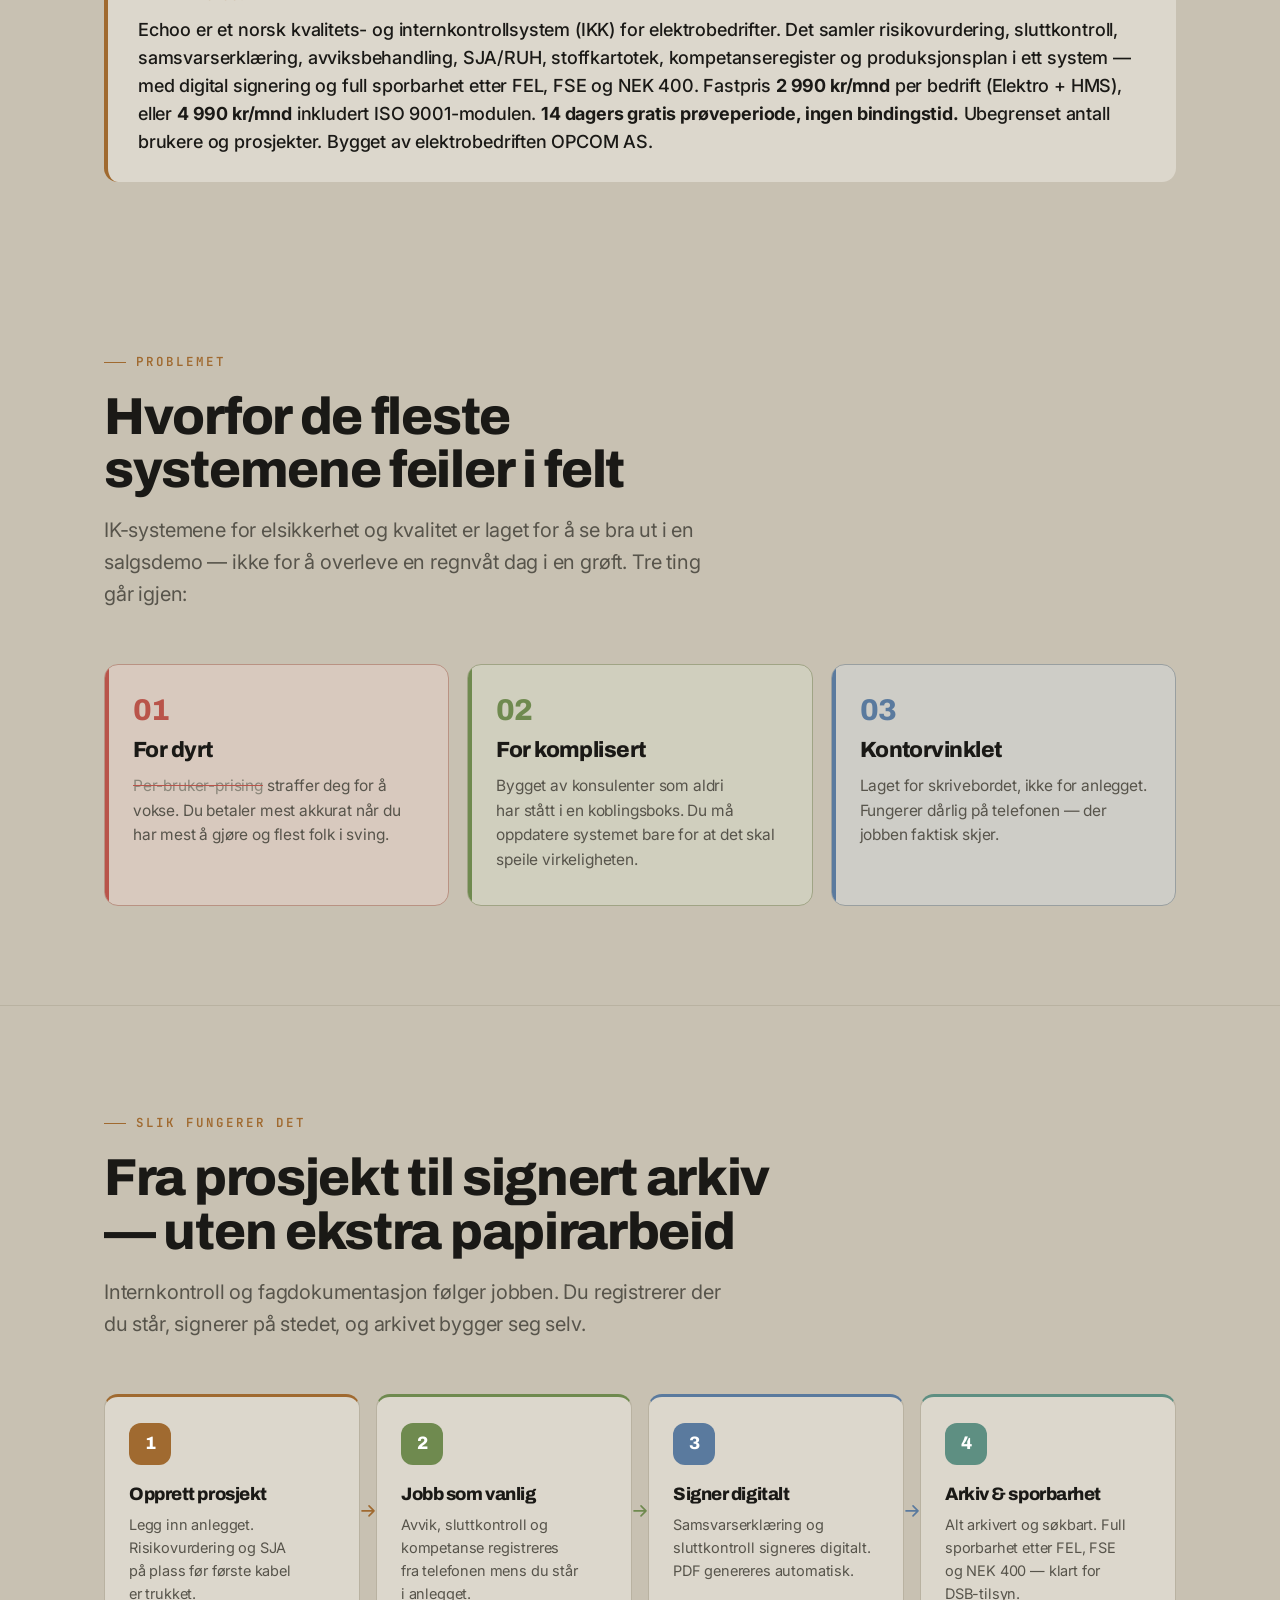
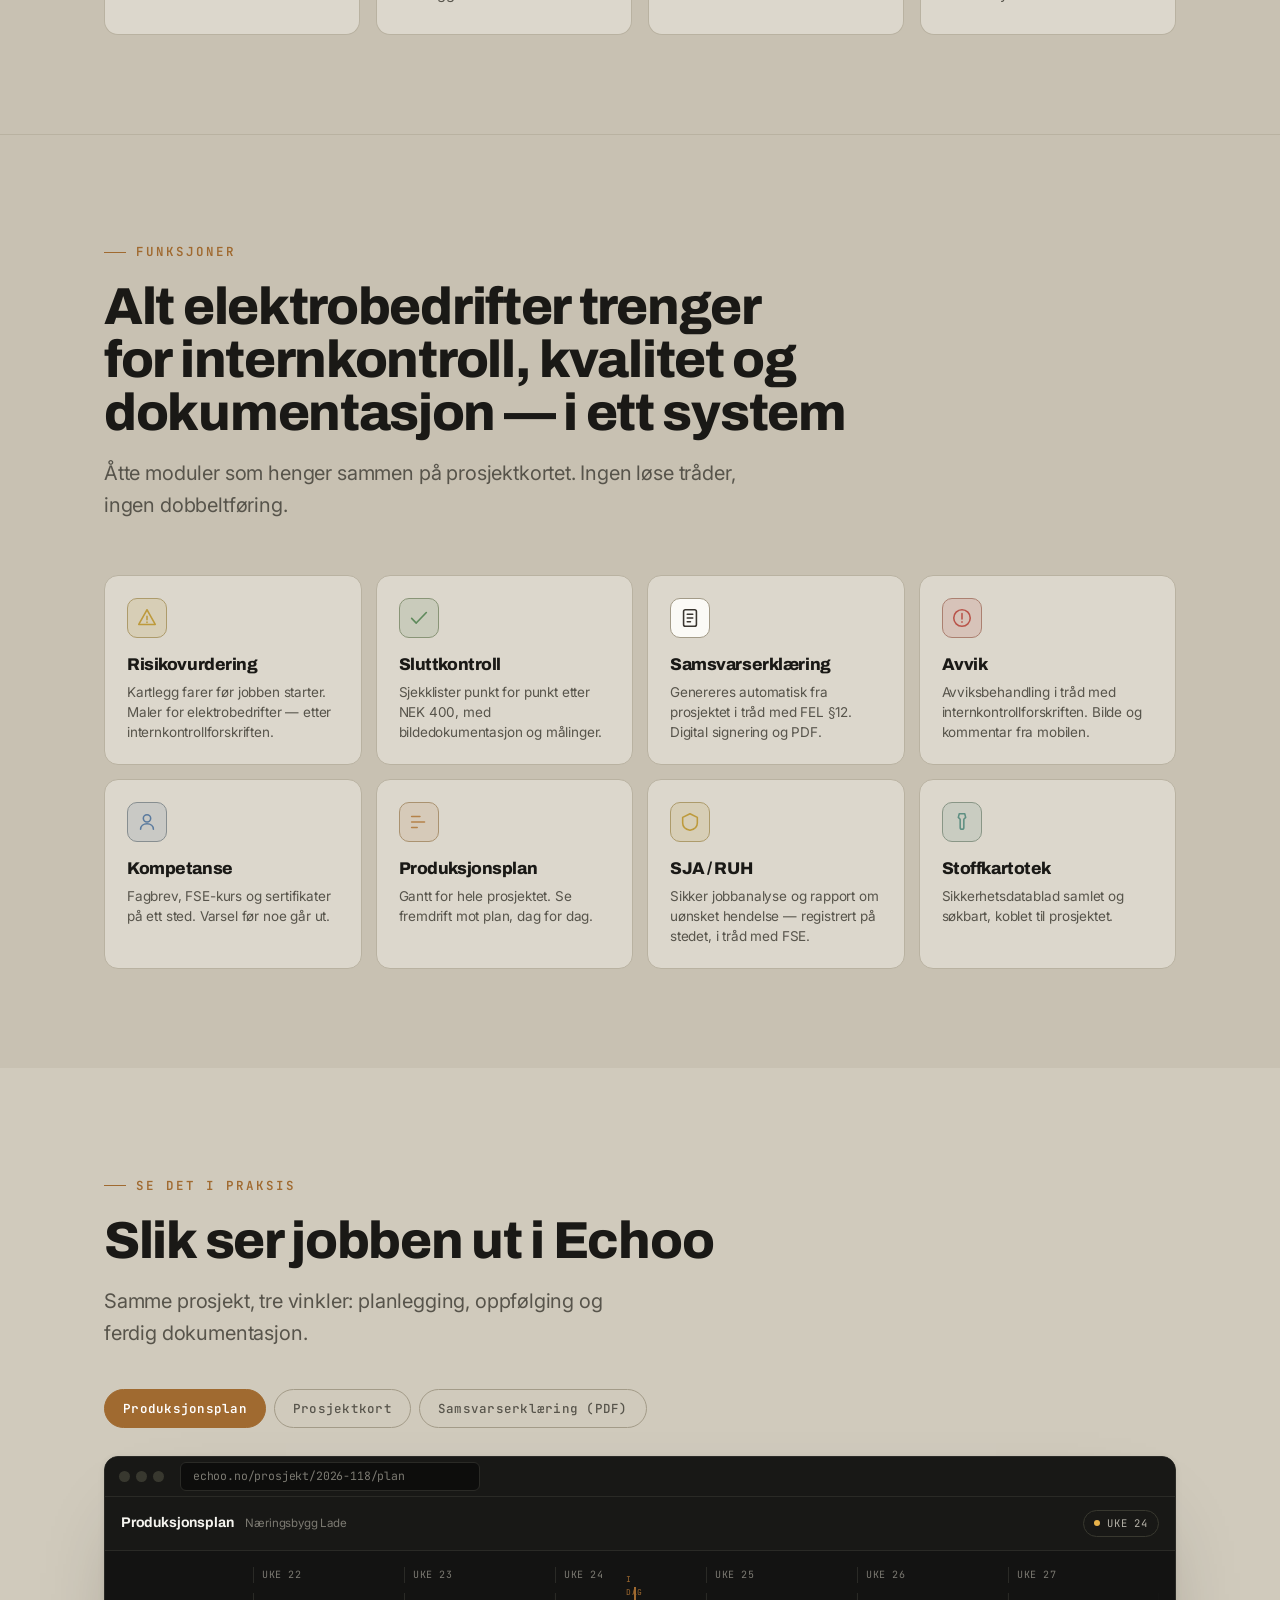
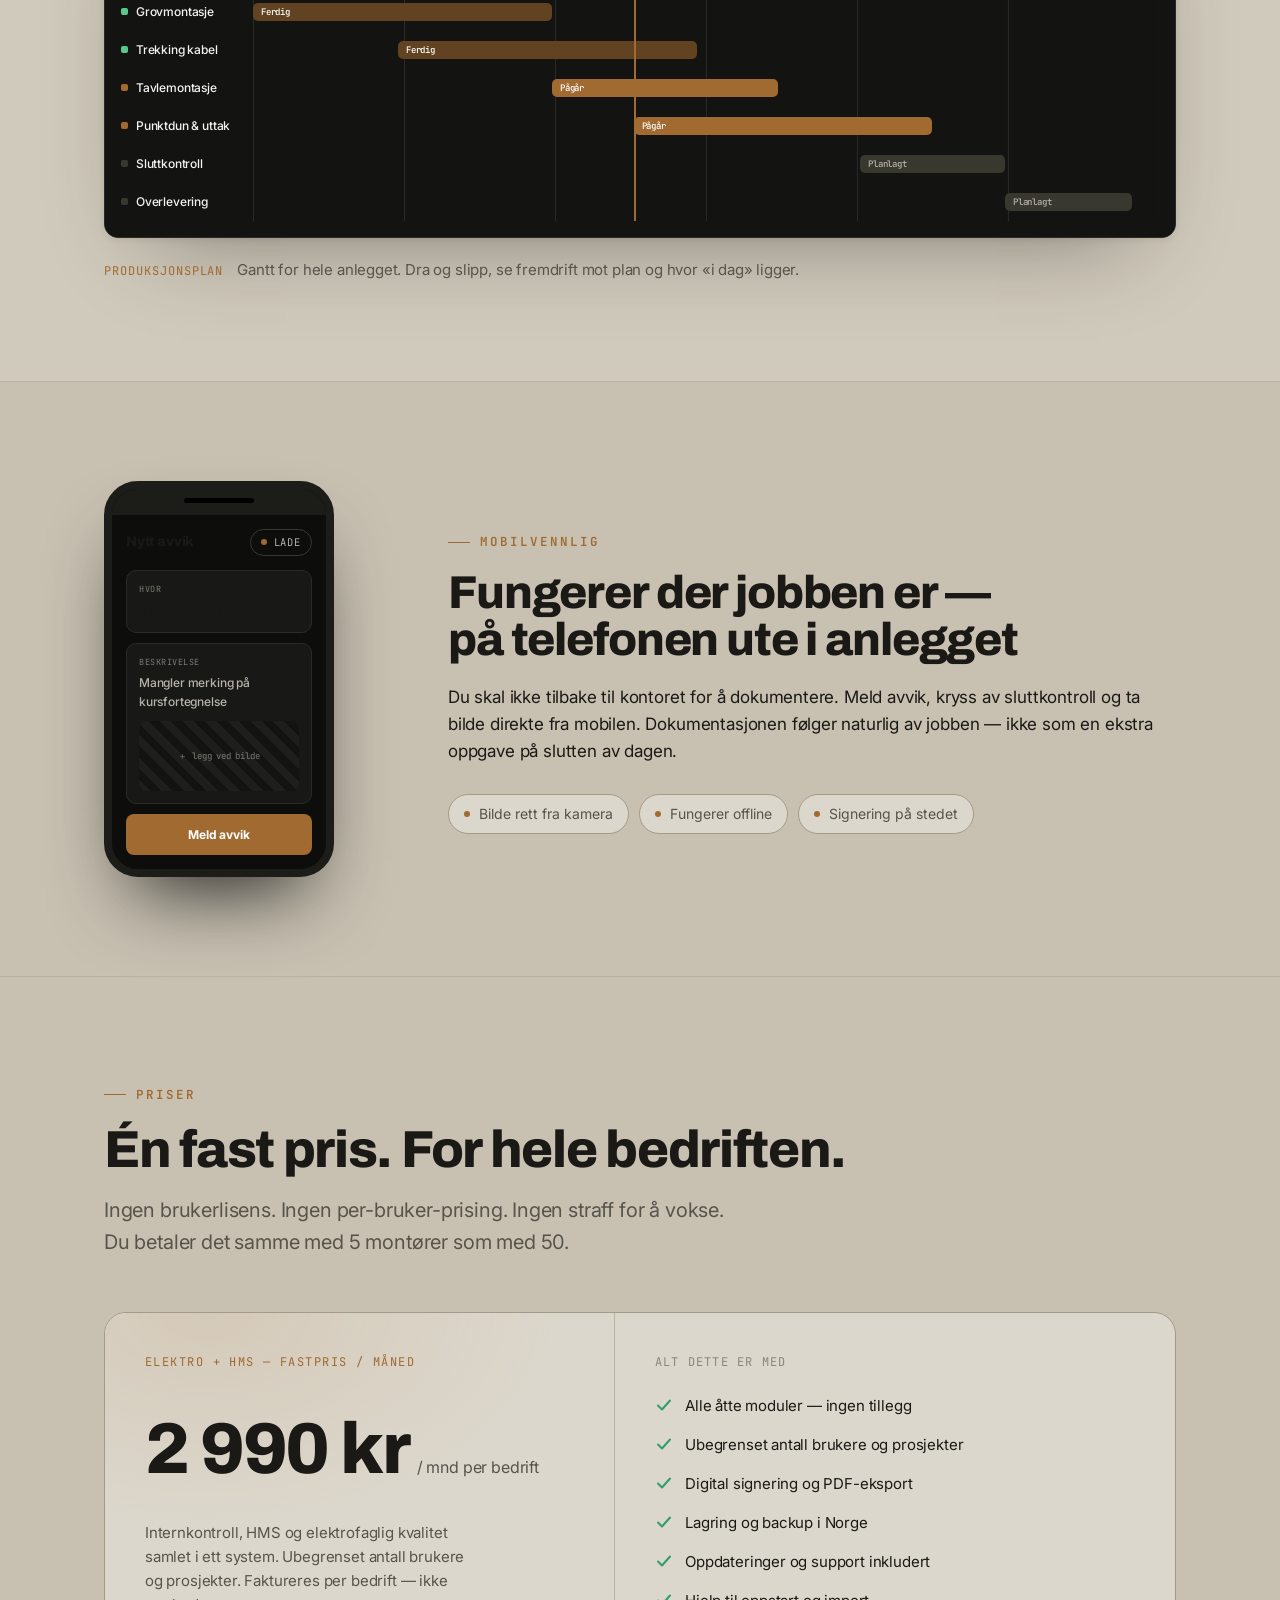
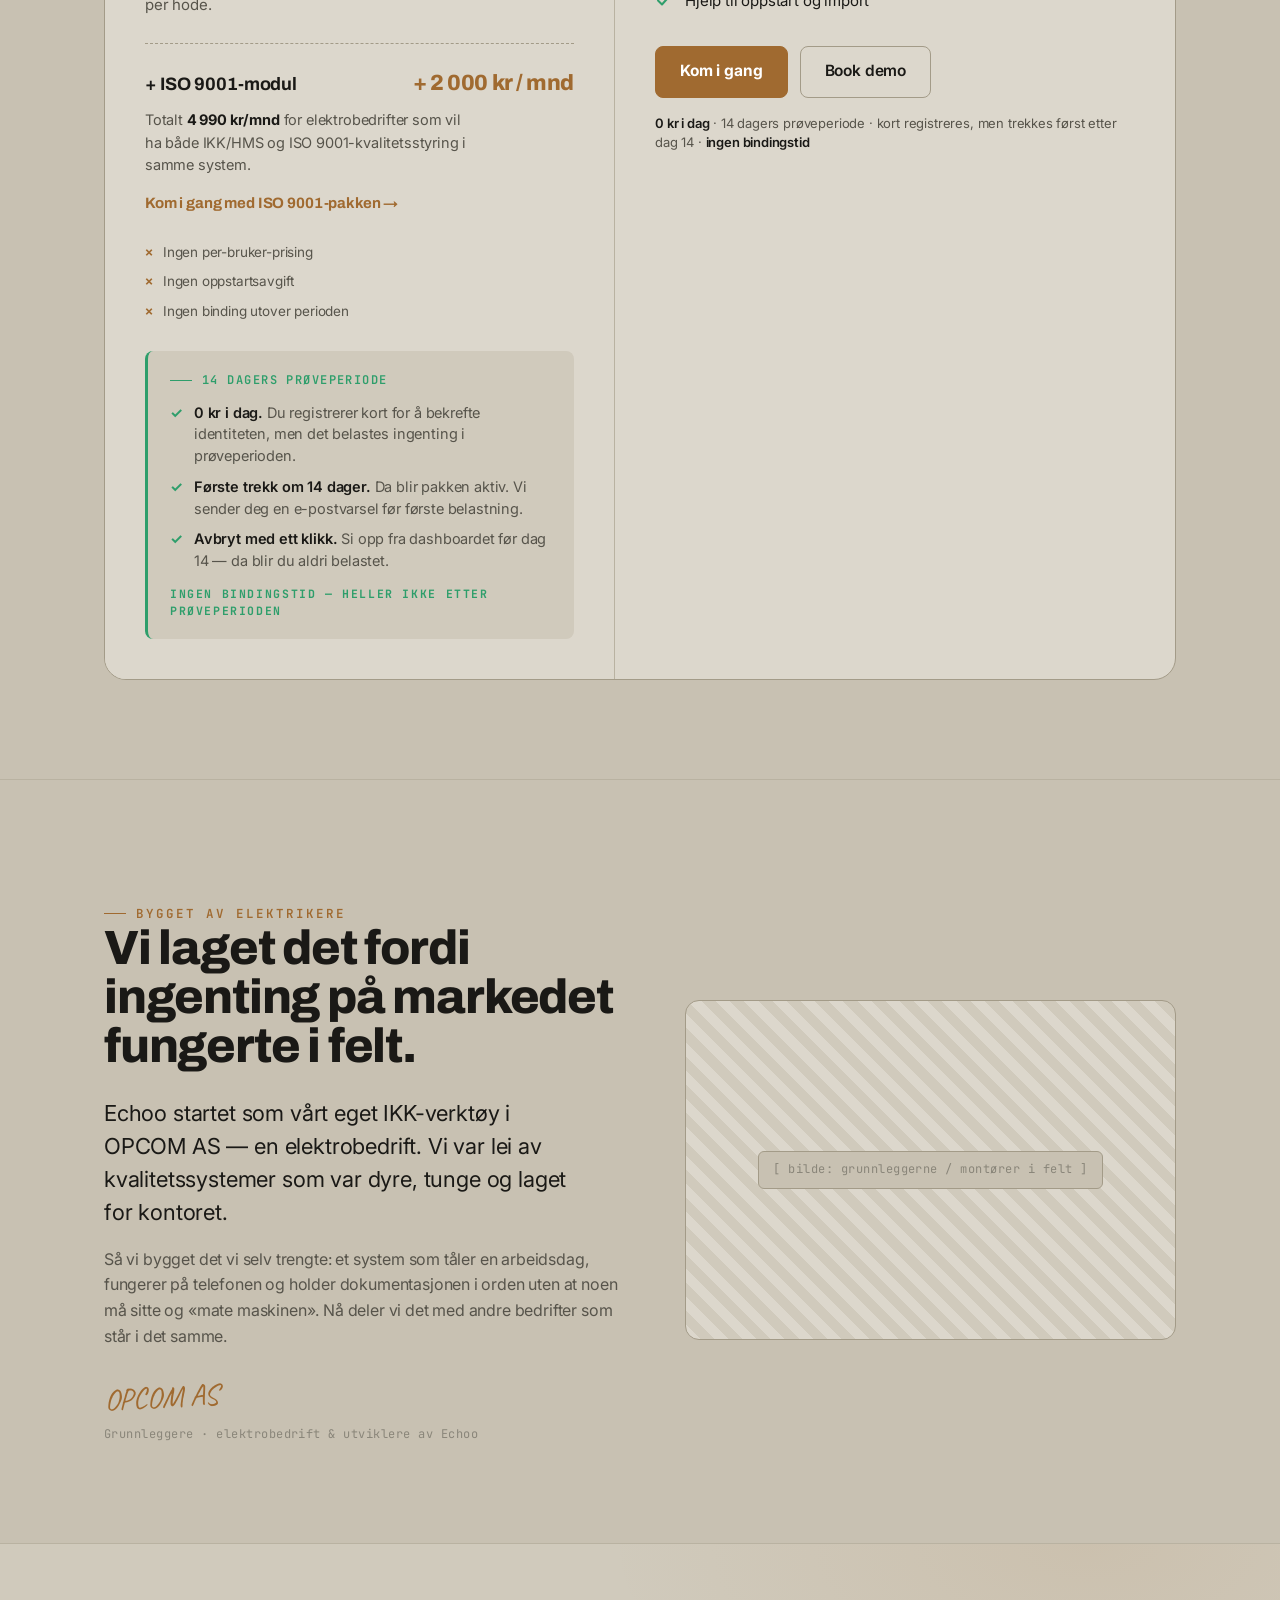
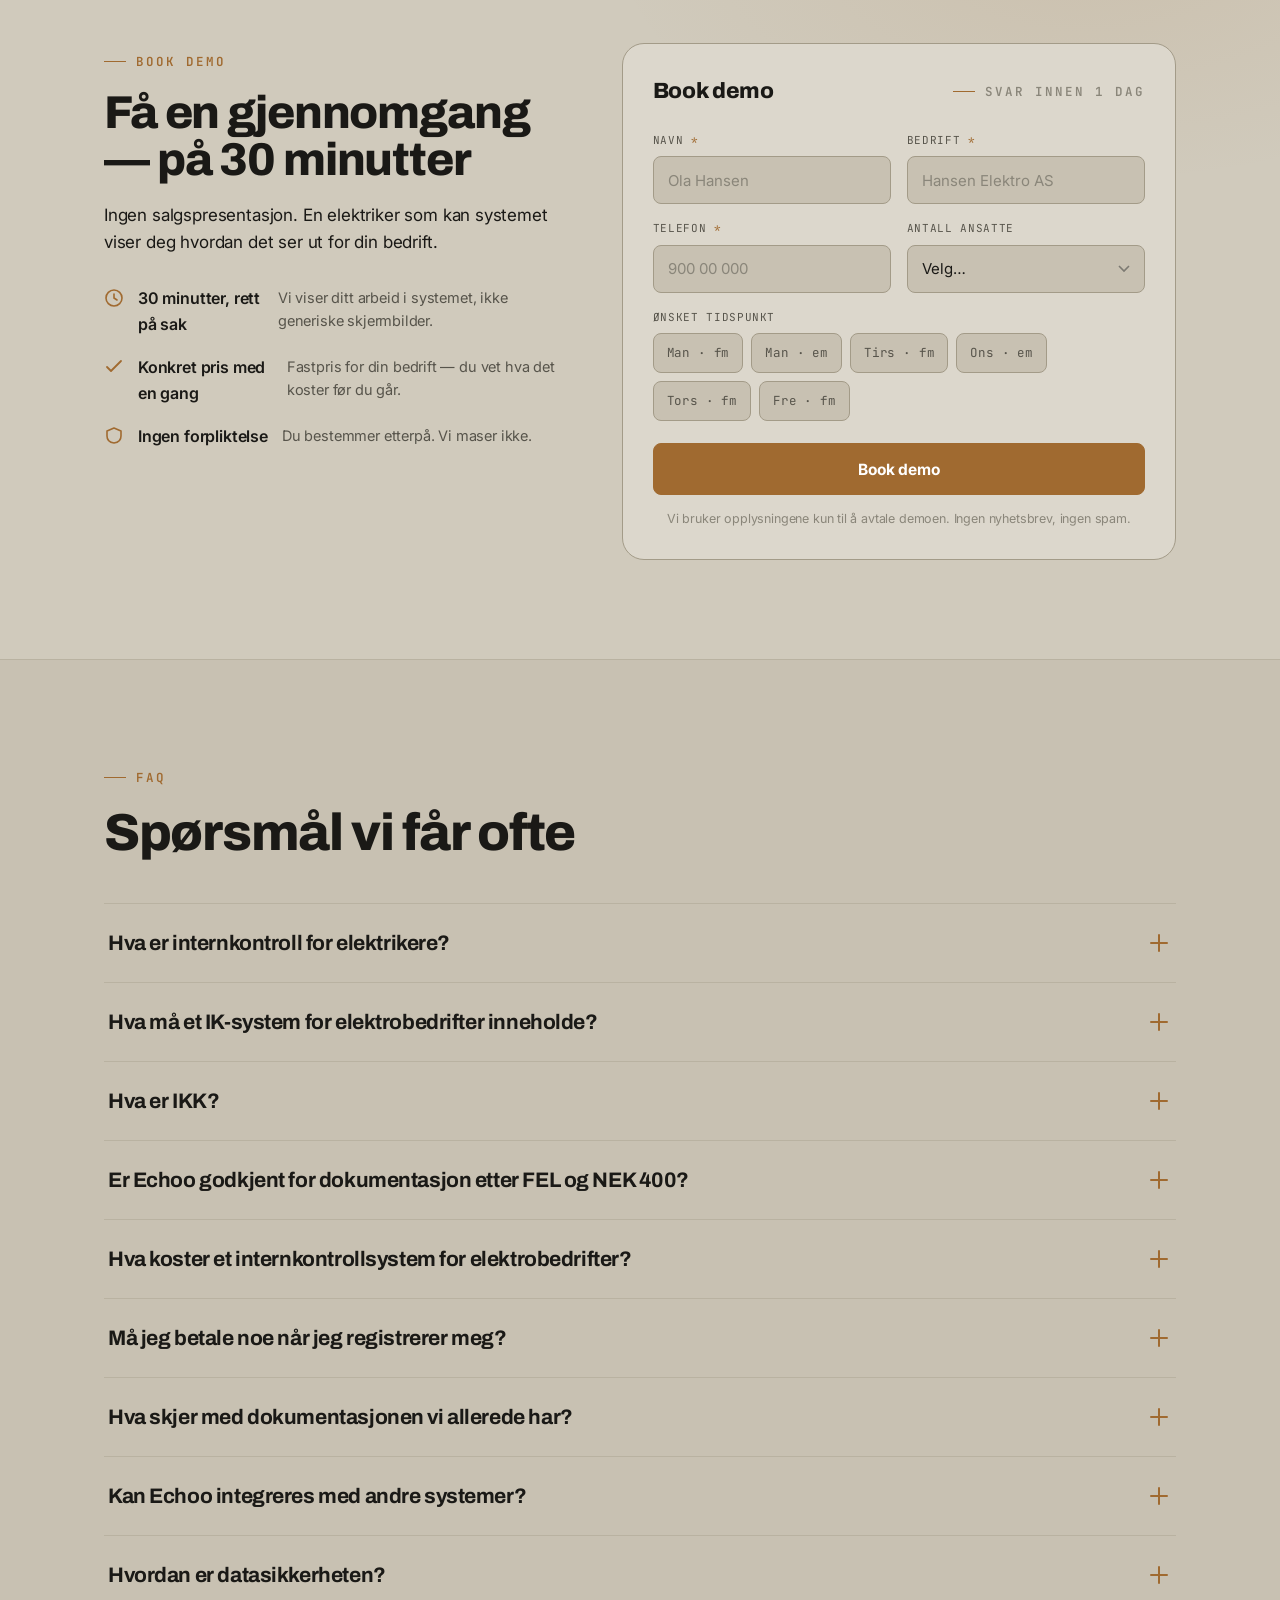
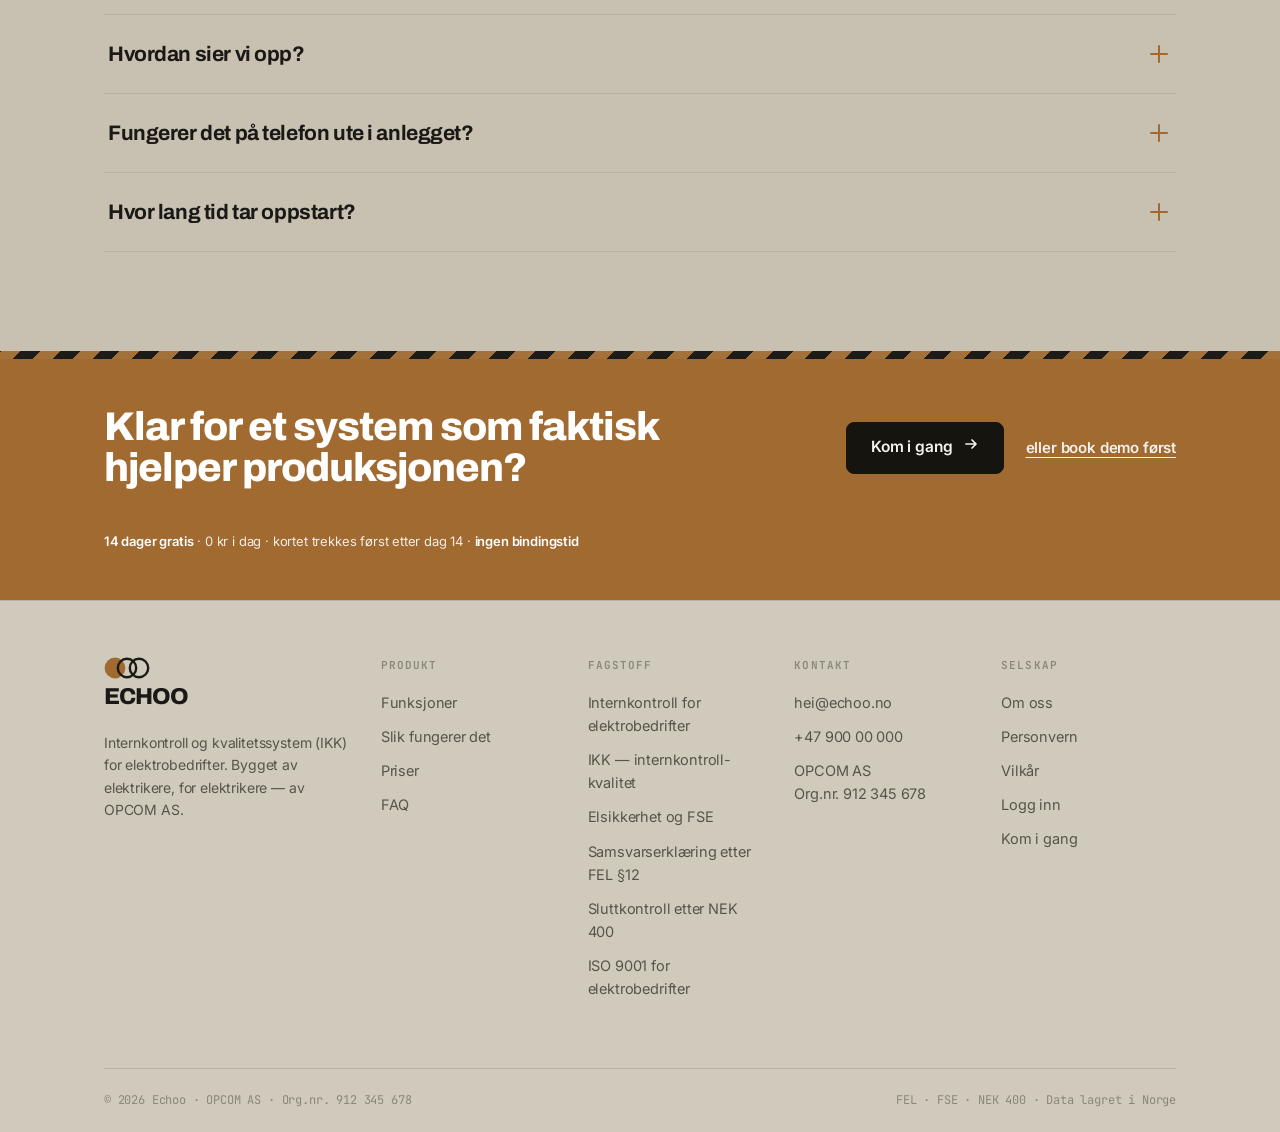
==== commit 91f196b6: "Trial-flow-forklaring foer Stripe-checkout Tydeliggjor pakken brukeren gaar inn i, foer 'Kom i gang'" ====
--- a/index.html
+++ b/index.html
@@ -185,10 +185,18 @@
     },
     {
       "@type": "Question",
+      "name": "Må jeg betale noe når jeg registrerer meg?",
+      "acceptedAnswer": {
+        "@type": "Answer",
+        "text": "Nei — du betaler 0 kr i dag. Du registrerer kort for å bekrefte identiteten, men kortet trekkes ikke i prøveperioden. Du har 14 dagers gratis prøveperiode, og du varsles på e-post før første belastning. Sier du opp før dag 14, blir du aldri belastet. Ingen bindingstid — heller ikke etter prøveperioden."
+      }
+    },
+    {
+      "@type": "Question",
       "name": "Hvordan sier vi opp?",
       "acceptedAnswer": {
         "@type": "Answer",
-        "text": "Ingen binding utover inneværende periode. Du sier opp når du vil, og får med deg dataene dine ut. Ingen skjulte gebyrer, ingen oppsigelsestid på tolv måneder."
+        "text": "Med ett klikk fra dashboardet. I prøveperioden (dag 0–14) sier du opp uten å bli belastet. Etter prøveperioden er det fortsatt ingen bindingstid — du sier opp når du vil og får med deg dataene dine ut. Ingen skjulte gebyrer, ingen oppsigelsestid på tolv måneder."
       }
     },
     {
@@ -265,6 +273,7 @@
         <a href="https://app.echoo.no/signup?plan=base" data-app-path="/signup?plan=base" class="btn btn-primary">Kom i gang<span class="btn-arrow"><svg width="16" height="16" viewBox="0 0 16 16" fill="none"><path d="M3 8h9M9 4l4 4-4 4" stroke="currentColor" stroke-width="1.7" stroke-linecap="round" stroke-linejoin="round"/></svg></span></a>
         <a href="#demo" class="btn btn-ghost">Book demo</a>
       </div>
+      <p class="cta-reassure"><b>14 dager gratis</b> · 0 kr i dag · kortet trekkes først etter prøveperioden · <b>ingen bindingstid</b></p>
       <div class="hero-chips">
         <span class="chip"><span class="dot"></span>Fastpris per bedrift</span>
         <span class="chip"><span class="dot"></span>Bygget i felt</span>
@@ -337,7 +346,7 @@
   <div class="wrap">
     <div class="def-box" style="margin-top:0;max-width:none">
       <div class="def-label">Hva er Echoo?</div>
-      <p>Echoo er et norsk kvalitets- og internkontrollsystem (IKK) for elektrobedrifter. Det samler risikovurdering, sluttkontroll, samsvarserklæring, avviksbehandling, SJA/RUH, stoffkartotek, kompetanseregister og produksjonsplan i ett system — med digital signering og full sporbarhet etter FEL, FSE og NEK 400. Fastpris <strong>2 990 kr/mnd</strong> per bedrift (Elektro + HMS), eller <strong>4 990 kr/mnd</strong> inkludert ISO 9001-modulen. Ubegrenset antall brukere og prosjekter. Bygget av elektrobedriften OPCOM AS.</p>
+      <p>Echoo er et norsk kvalitets- og internkontrollsystem (IKK) for elektrobedrifter. Det samler risikovurdering, sluttkontroll, samsvarserklæring, avviksbehandling, SJA/RUH, stoffkartotek, kompetanseregister og produksjonsplan i ett system — med digital signering og full sporbarhet etter FEL, FSE og NEK 400. Fastpris <strong>2 990 kr/mnd</strong> per bedrift (Elektro + HMS), eller <strong>4 990 kr/mnd</strong> inkludert ISO 9001-modulen. <strong>14 dagers gratis prøveperiode, ingen bindingstid.</strong> Ubegrenset antall brukere og prosjekter. Bygget av elektrobedriften OPCOM AS.</p>
     </div>
   </div>
 </section>
@@ -624,6 +633,15 @@
           <div><span class="x">✕</span> Ingen oppstartsavgift</div>
           <div><span class="x">✕</span> Ingen binding utover perioden</div>
         </div>
+        <div class="trial-info">
+          <div class="trial-label">14 dagers prøveperiode</div>
+          <ul>
+            <li><strong>0 kr i dag.</strong> Du registrerer kort for å bekrefte identiteten, men det belastes ingenting i prøveperioden.</li>
+            <li><strong>Første trekk om 14 dager.</strong> Da blir pakken aktiv. Vi sender deg en e-postvarsel før første belastning.</li>
+            <li><strong>Avbryt med ett klikk.</strong> Si opp fra dashboardet før dag 14 — da blir du aldri belastet.</li>
+            <li class="no-binding">Ingen bindingstid — heller ikke etter prøveperioden</li>
+          </ul>
+        </div>
       </div>
       <div class="price-mid"></div>
       <div class="price-right">
@@ -640,6 +658,7 @@
           <a href="https://app.echoo.no/signup?plan=base" data-app-path="/signup?plan=base" class="btn btn-primary">Kom i gang</a>
           <a href="#demo" class="btn btn-ghost">Book demo</a>
         </div>
+        <p class="cta-reassure"><b>0 kr i dag</b> · 14 dagers prøveperiode · kort registreres, men trekkes først etter dag 14 · <b>ingen bindingstid</b></p>
       </div>
     </div>
   </div>
@@ -681,7 +700,9 @@
 
       <div class="form-card reveal">
         <div class="fc-head"><span class="t">Book demo</span><span class="eyebrow" style="color:var(--ink-3)">Svar innen 1 dag</span></div>
-        <form id="demoForm" novalidate>
+        <form id="demoForm" name="demo" method="POST" data-netlify="true" netlify-honeypot="bot-field" novalidate>
+          <input type="hidden" name="form-name" value="demo" />
+          <p style="display:none" aria-hidden="true"><label>Ikke fyll ut dette feltet: <input name="bot-field" tabindex="-1" autocomplete="off" /></label></p>
           <div class="fgrid">
             <div class="field"><label>Navn <span class="req">*</span></label><input name="navn" type="text" placeholder="Ola Hansen" /><span class="msg">Fyll inn navn</span></div>
             <div class="field"><label>Bedrift <span class="req">*</span></label><input name="bedrift" type="text" placeholder="Hansen Elektro AS" /><span class="msg">Fyll inn bedrift</span></div>
@@ -745,6 +766,10 @@
         <div class="faq-a"><div class="inner">Pris på IK-system for elektrobedrifter varierer mye. De fleste leverandører prises per bruker (typisk 200–600 kr per montør per måned), så totalkostnaden vokser med antall ansatte. Echoo har bevisst valgt fastpris: 2 990 kr/mnd per bedrift for Elektro + HMS, og +2 000 kr/mnd hvis dere i tillegg vil ha ISO 9001-modulen (4 990 kr/mnd totalt). Antall brukere og prosjekter er ubegrenset.</div></div>
       </div>
       <div class="faq-item">
+        <button class="faq-q">Må jeg betale noe når jeg registrerer meg?<span class="pm"></span></button>
+        <div class="faq-a"><div class="inner">Nei — du betaler <strong>0 kr i dag</strong>. Du registrerer kort for å bekrefte identiteten, men kortet trekkes ikke i prøveperioden. Du har <strong>14 dagers gratis prøveperiode</strong>, og du varsles på e-post før første belastning. Sier du opp før dag 14, blir du aldri belastet. Og det er <strong>ingen bindingstid</strong> — heller ikke etter prøveperioden.</div></div>
+      </div>
+      <div class="faq-item">
         <button class="faq-q">Hva skjer med dokumentasjonen vi allerede har?<span class="pm"></span></button>
         <div class="faq-a"><div class="inner">Du kan laste opp og koble eksisterende PDF-er og dokumenter til prosjektkortene. Vi hjelper deg i gang ved oppstart, så du slipper å starte på bar bakke. Gammelt arbeid trenger ikke gjøres på nytt.</div></div>
       </div>
@@ -758,7 +783,7 @@
       </div>
       <div class="faq-item">
         <button class="faq-q">Hvordan sier vi opp?<span class="pm"></span></button>
-        <div class="faq-a"><div class="inner">Ingen binding utover inneværende periode. Du sier opp når du vil, og får med deg dataene dine ut. Ingen skjulte gebyrer, ingen oppsigelsestid på tolv måneder.</div></div>
+        <div class="faq-a"><div class="inner">Med ett klikk fra dashboardet. I prøveperioden (dag 0–14) sier du opp uten å bli belastet. Etter prøveperioden er det fortsatt <strong>ingen bindingstid</strong> — du sier opp når du vil og får med deg dataene dine ut. Ingen skjulte gebyrer, ingen oppsigelsestid på tolv måneder.</div></div>
       </div>
       <div class="faq-item">
         <button class="faq-q">Fungerer det på telefon ute i anlegget?<span class="pm"></span></button>
@@ -781,6 +806,7 @@
       <a href="https://app.echoo.no/signup?plan=base" data-app-path="/signup?plan=base" class="btn btn-dark">Kom i gang<span class="btn-arrow"><svg width="16" height="16" viewBox="0 0 16 16" fill="none"><path d="M3 8h9M9 4l4 4-4 4" stroke="currentColor" stroke-width="1.7" stroke-linecap="round" stroke-linejoin="round"/></svg></span></a>
       <a href="#demo" class="cta-band-link">eller book demo først</a>
     </div>
+    <p class="cta-reassure"><b>14 dager gratis</b> · 0 kr i dag · kortet trekkes først etter dag 14 · <b>ingen bindingstid</b></p>
   </div>
 </section>
 
--- a/styles.css
+++ b/styles.css
@@ -801,3 +801,20 @@
 .related .lbl { font-family: var(--font-mono); font-size: 11px; letter-spacing: .12em; text-transform: uppercase; color: var(--ink-3); }
 .related .ttl { font-family: var(--font-display); font-weight: 700; font-size: 18px; letter-spacing: -.015em; color: var(--ink); margin-top: 8px; }
 .related .desc { font-size: 14px; line-height: 1.5; color: var(--ink-2); margin-top: 6px; }
+
+/* ---------- Trial-info (foer Stripe-checkout) ---------- */
+.trial-info { background: var(--bg-2); border-left: 3px solid var(--ok); border-radius: var(--r); padding: 20px 22px; margin-top: 28px; }
+.trial-info .trial-label { font-family: var(--font-mono); font-size: 12px; letter-spacing: .12em; text-transform: uppercase; color: var(--ok); font-weight: 600; display: flex; align-items: center; gap: 10px; }
+.trial-info .trial-label::before { content: ""; width: 22px; height: 1px; background: var(--ok); display: inline-block; }
+.trial-info ul { list-style: none; padding: 0; margin: 12px 0 0; display: flex; flex-direction: column; gap: 9px; }
+.trial-info li { font-size: 14.5px; line-height: 1.5; color: var(--ink-2); padding-left: 24px; position: relative; }
+.trial-info li::before { content: "✓"; position: absolute; left: 0; top: 0; color: var(--ok); font-weight: 700; }
+.trial-info li strong { color: var(--ink); font-weight: 600; }
+.trial-info .no-binding { margin-top: 4px; font-family: var(--font-mono); font-size: 11.5px; letter-spacing: .14em; text-transform: uppercase; color: var(--ok); font-weight: 700; padding-left: 0; }
+.trial-info .no-binding::before { content: none; }
+
+/* Liten reassurance under CTA-knapper, like foer Stripe-redirect */
+.cta-reassure { font-size: 13px; color: var(--ink-2); margin-top: 16px; line-height: 1.5; max-width: 520px; }
+.cta-reassure b { color: var(--ink); font-weight: 600; }
+.cta-band .cta-reassure { color: color-mix(in srgb, var(--orange-ink) 88%, transparent); max-width: 620px; margin-top: 14px; }
+.cta-band .cta-reassure b { color: var(--orange-ink); }
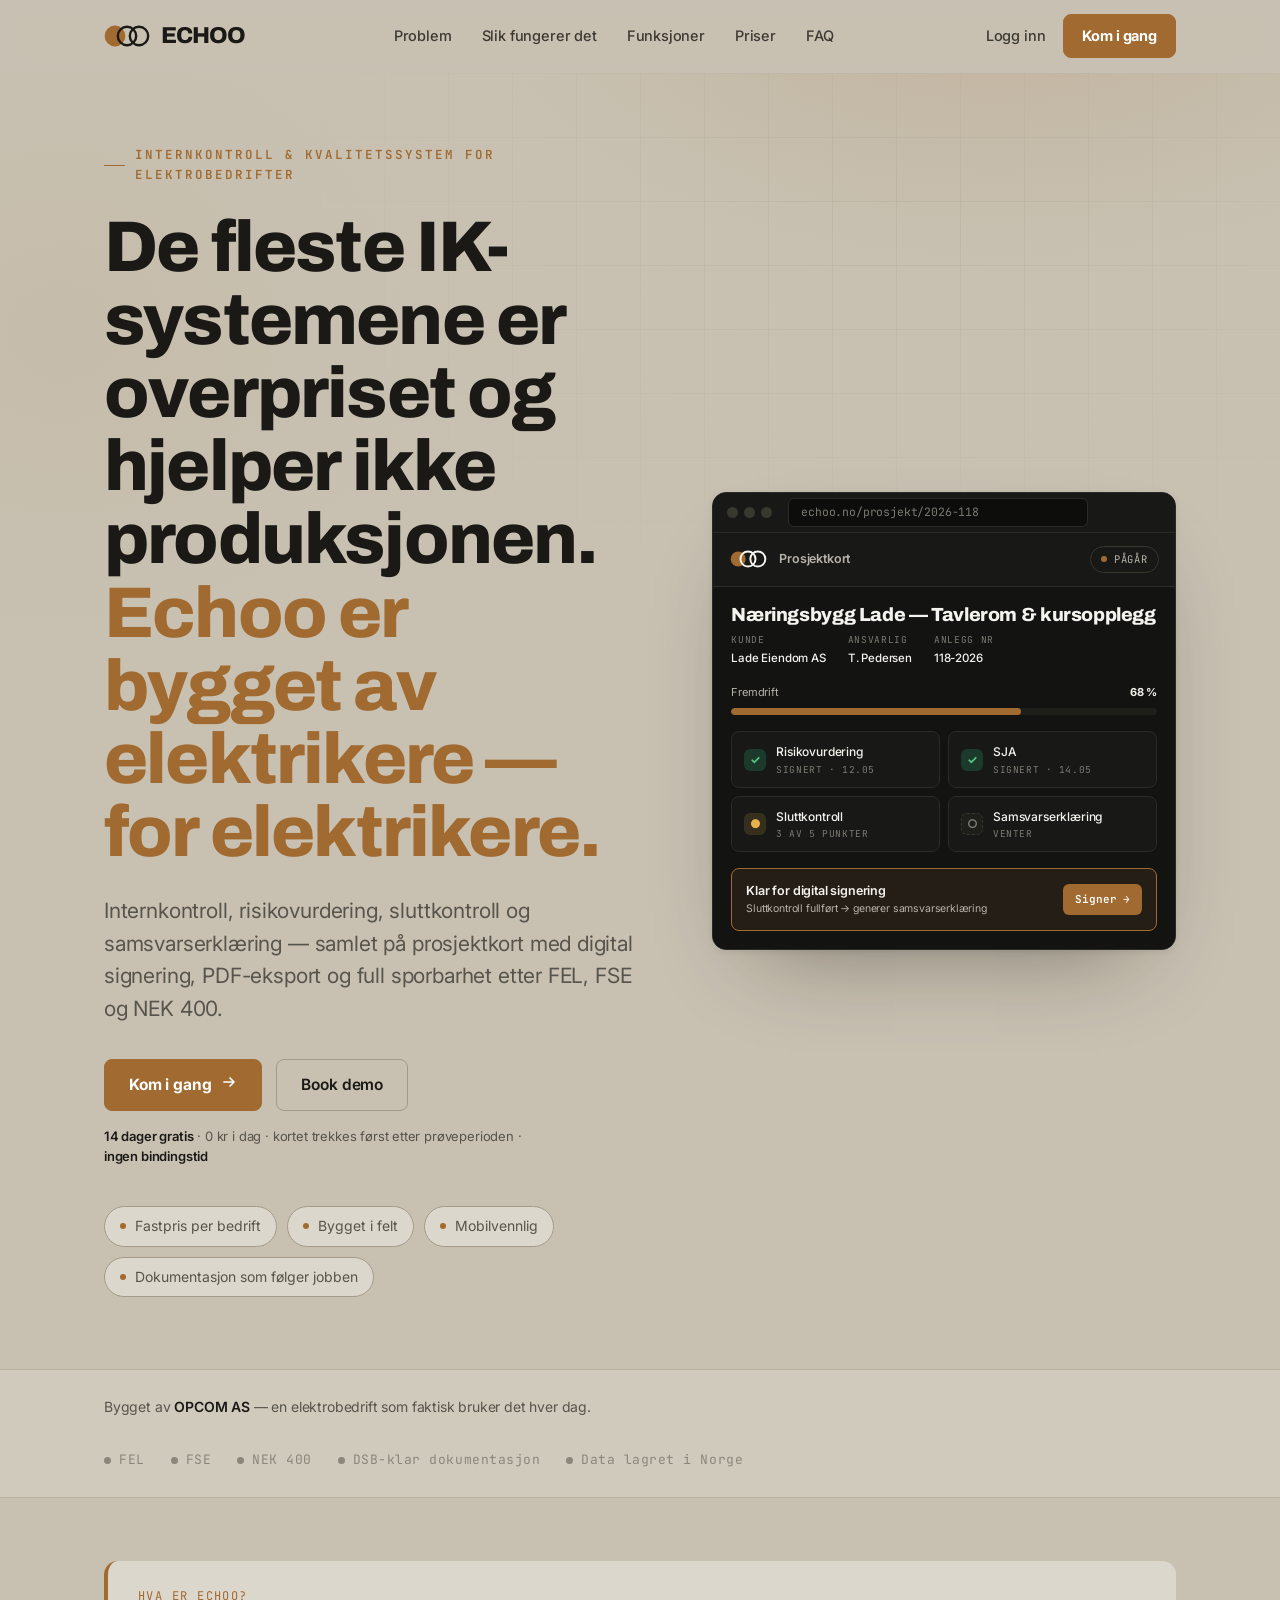
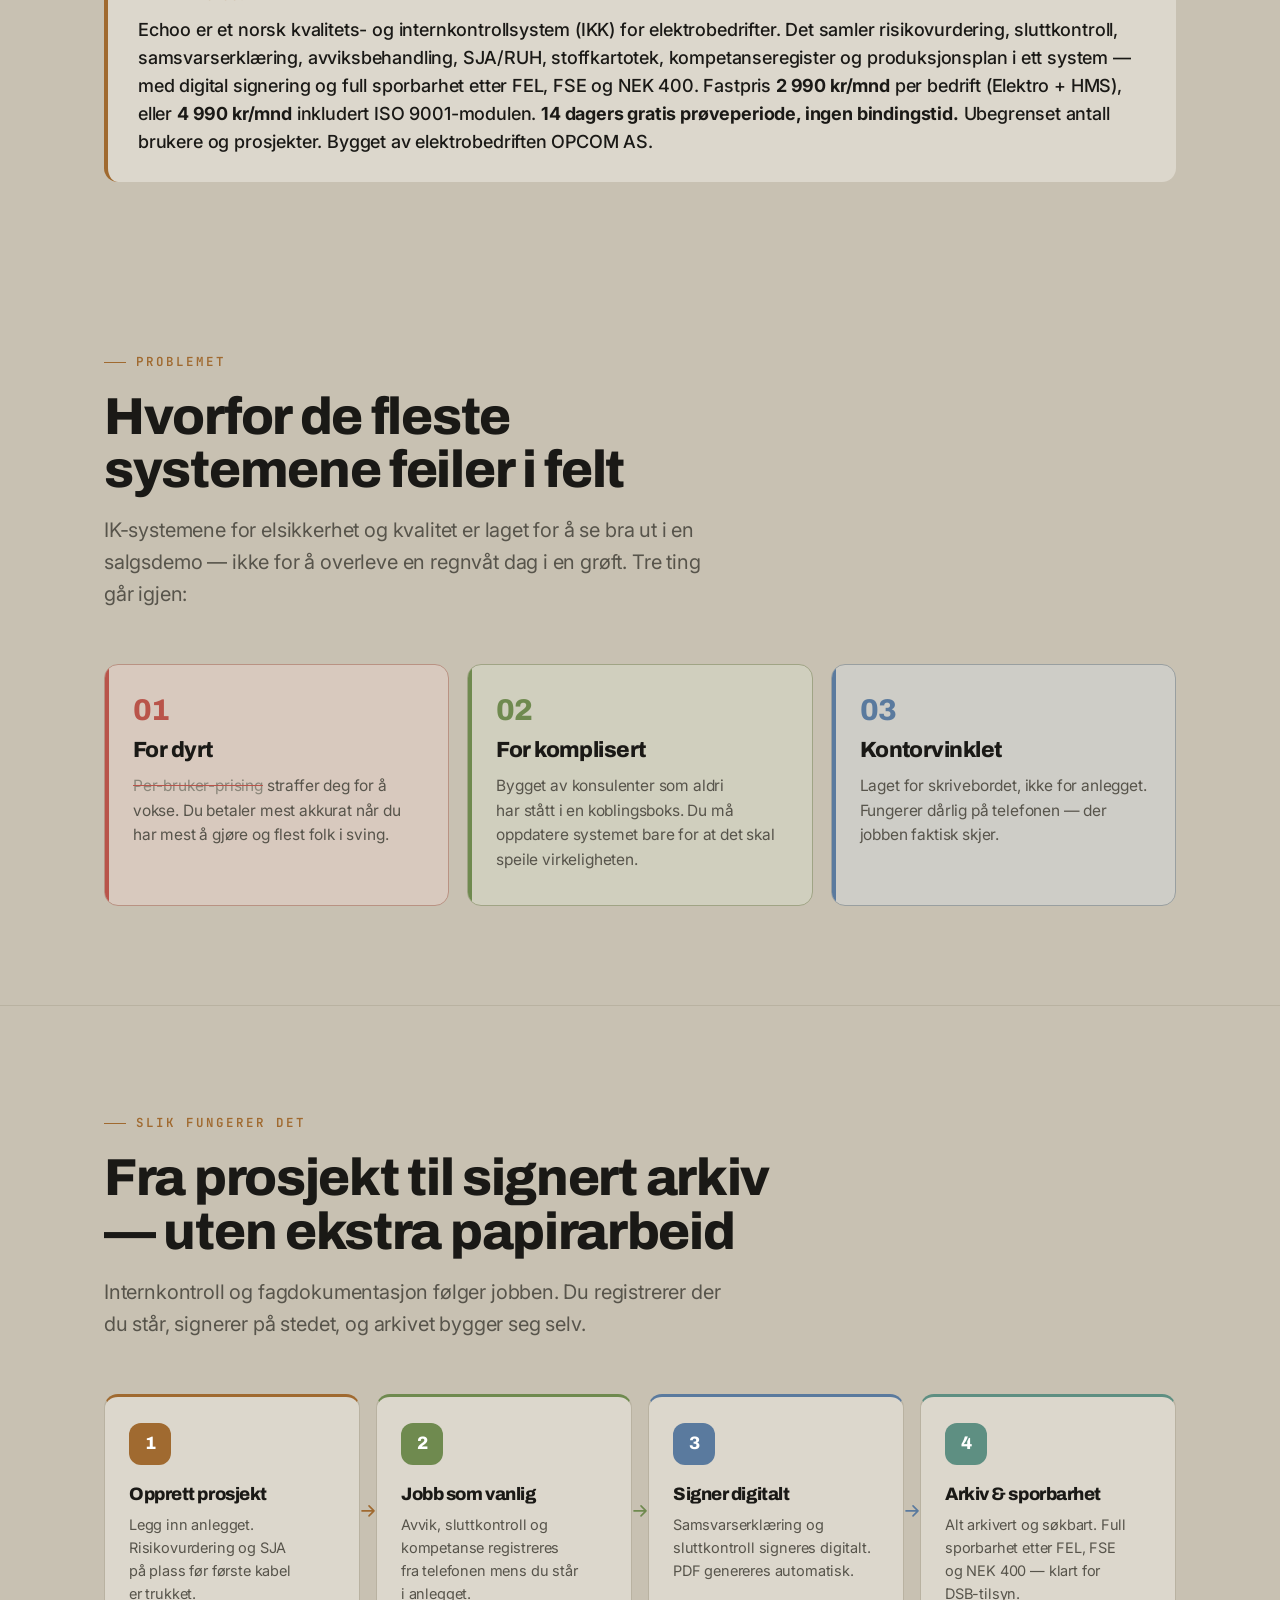
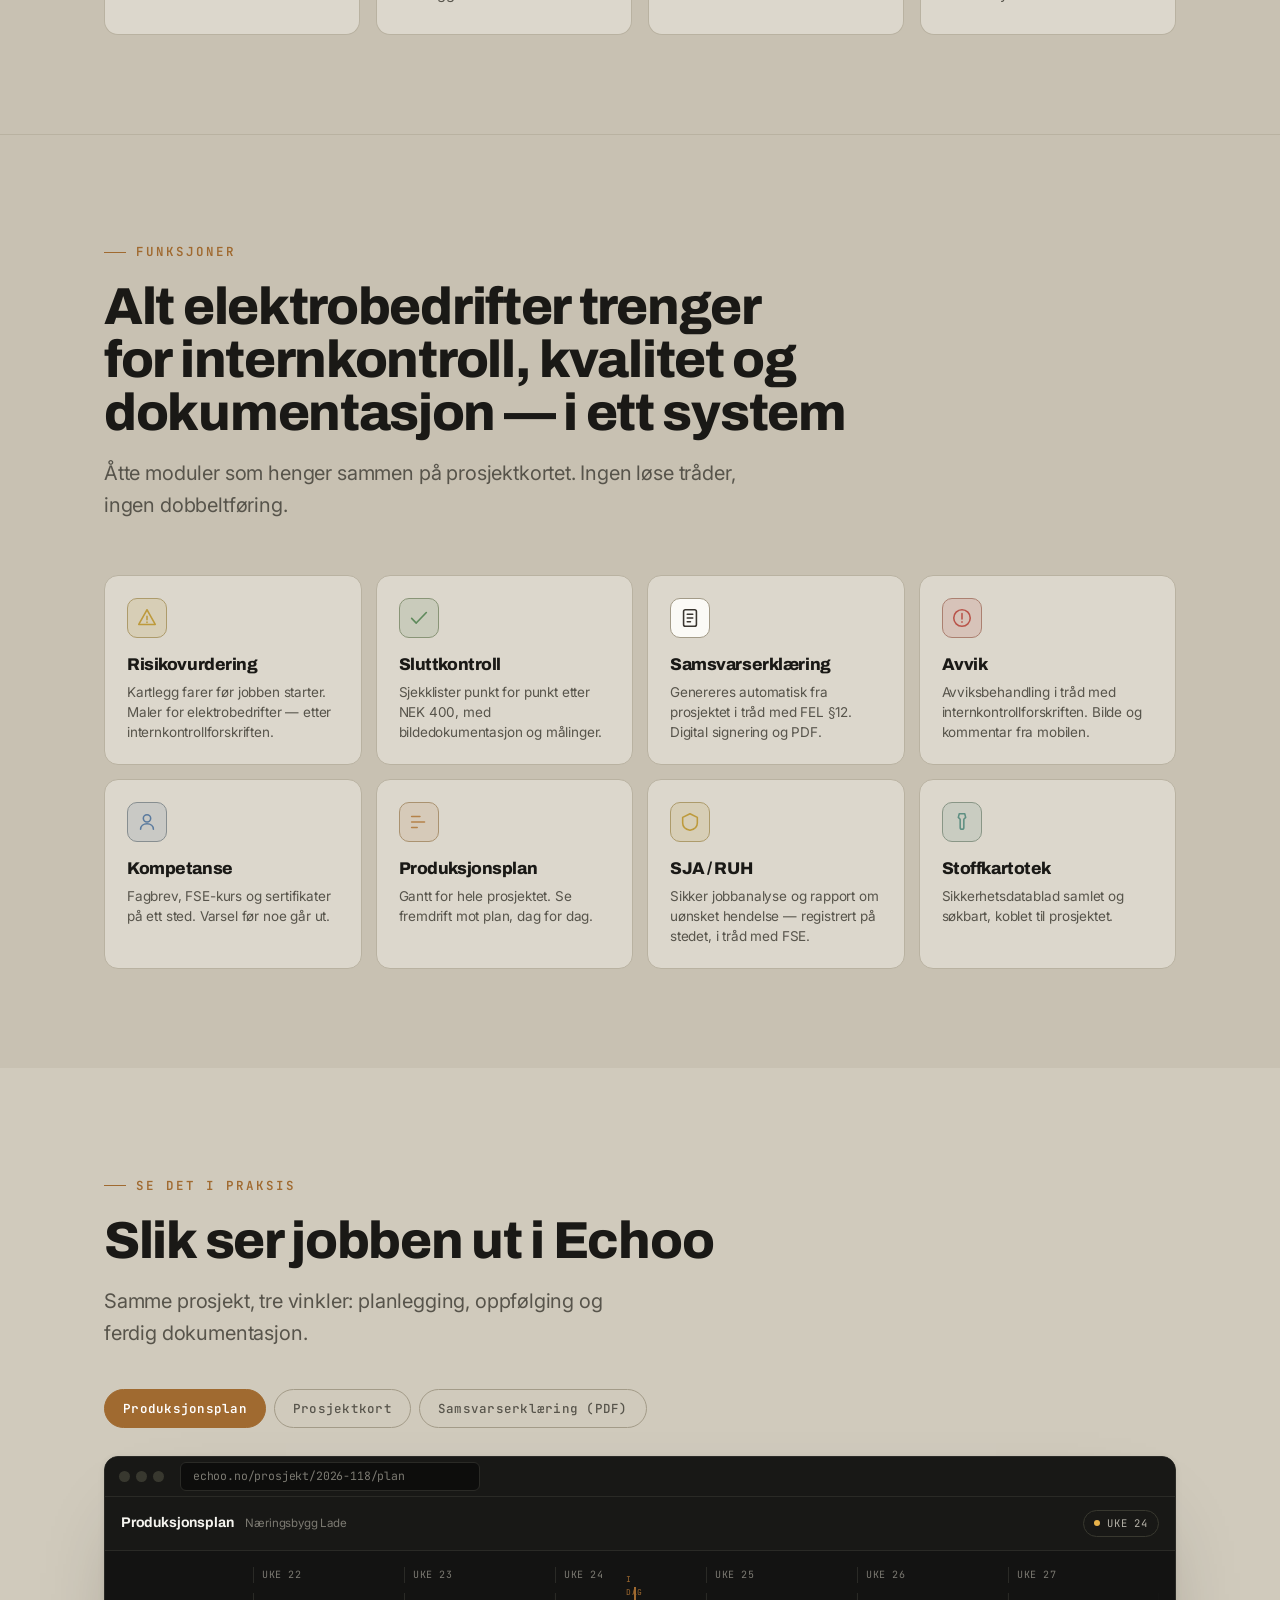
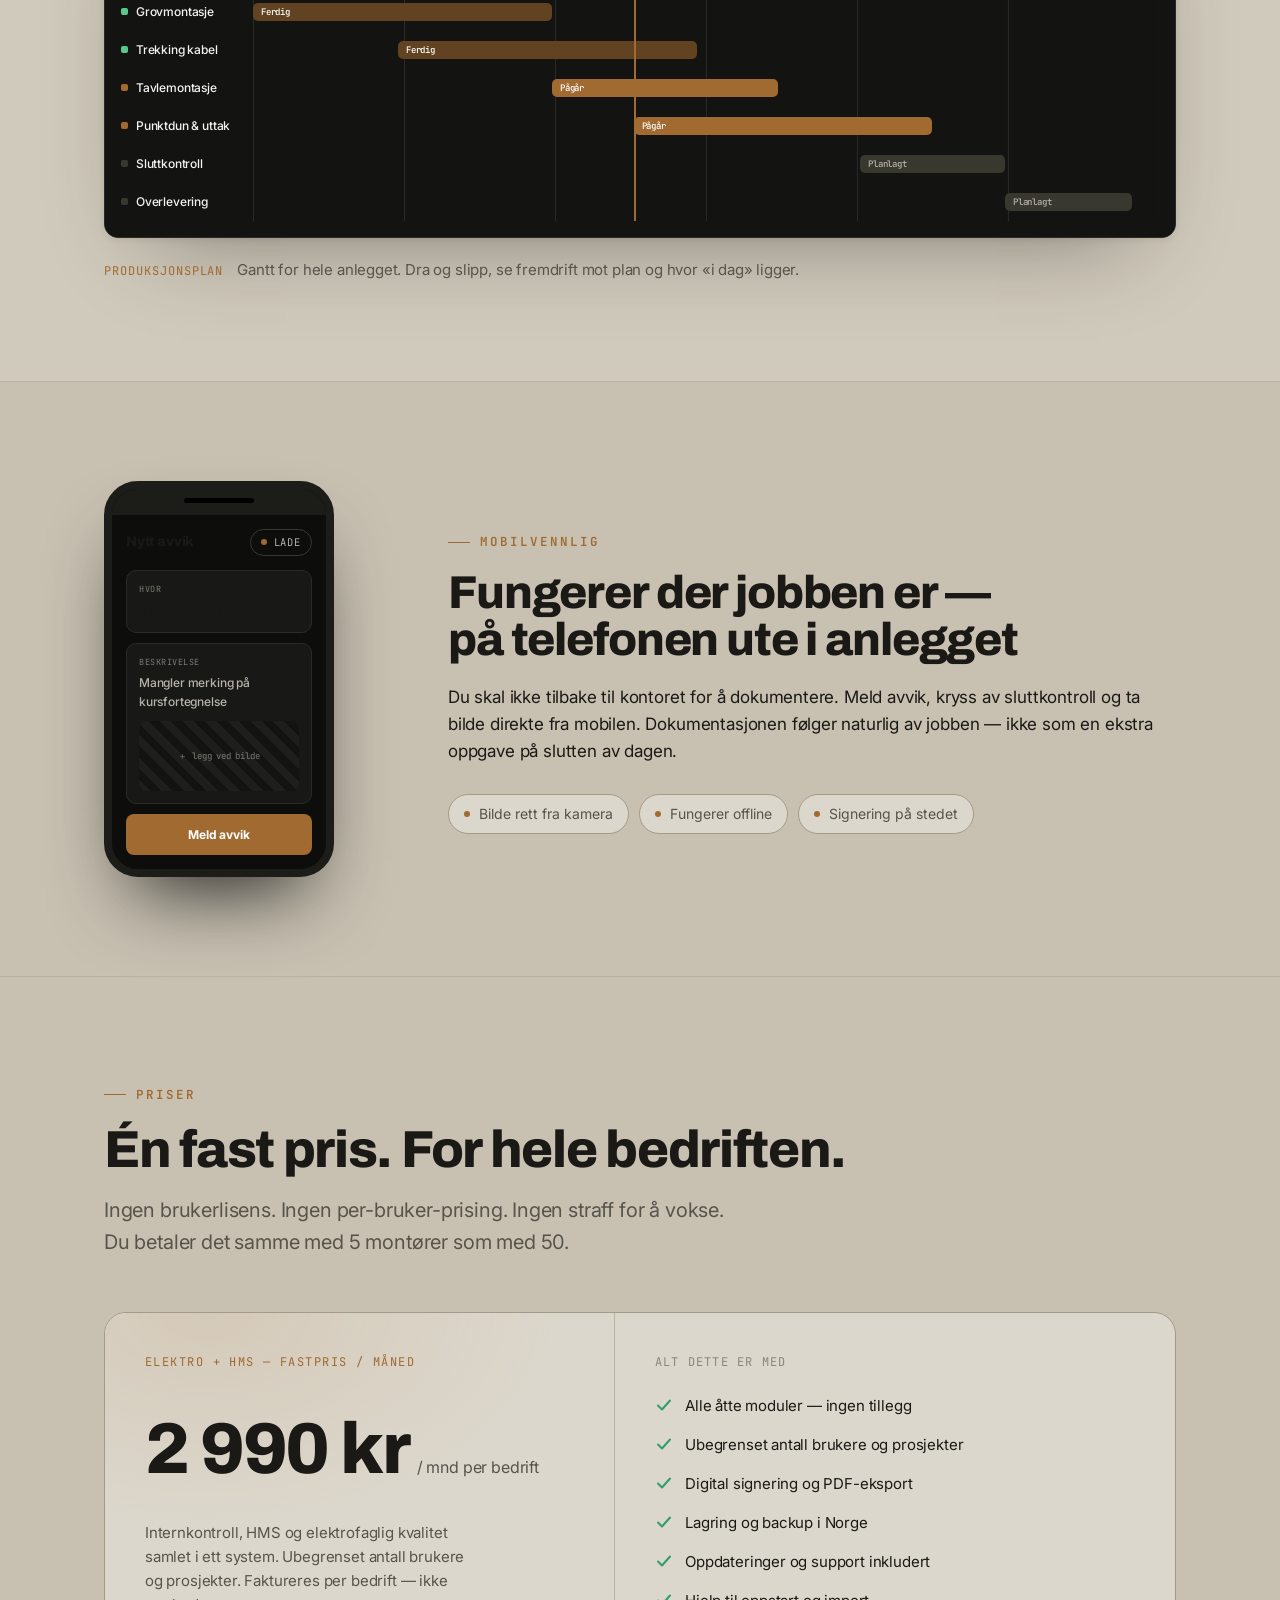
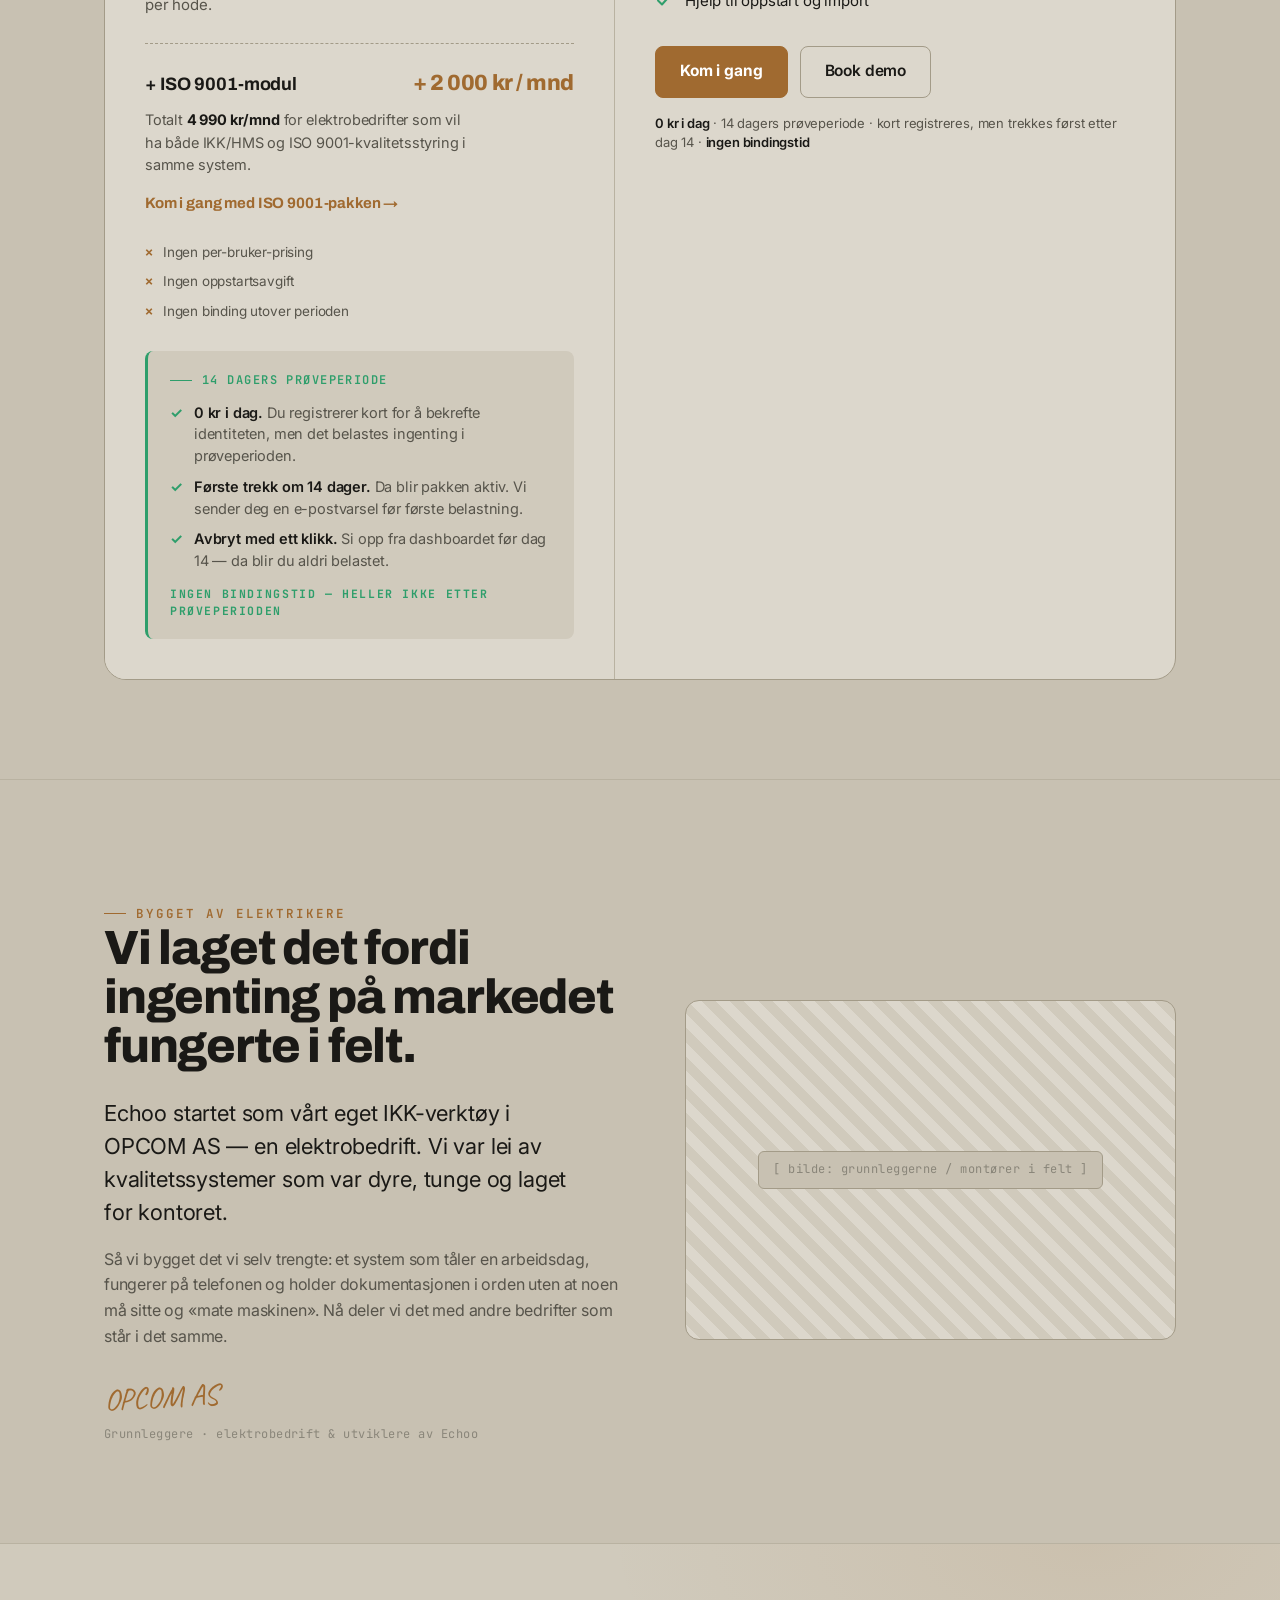
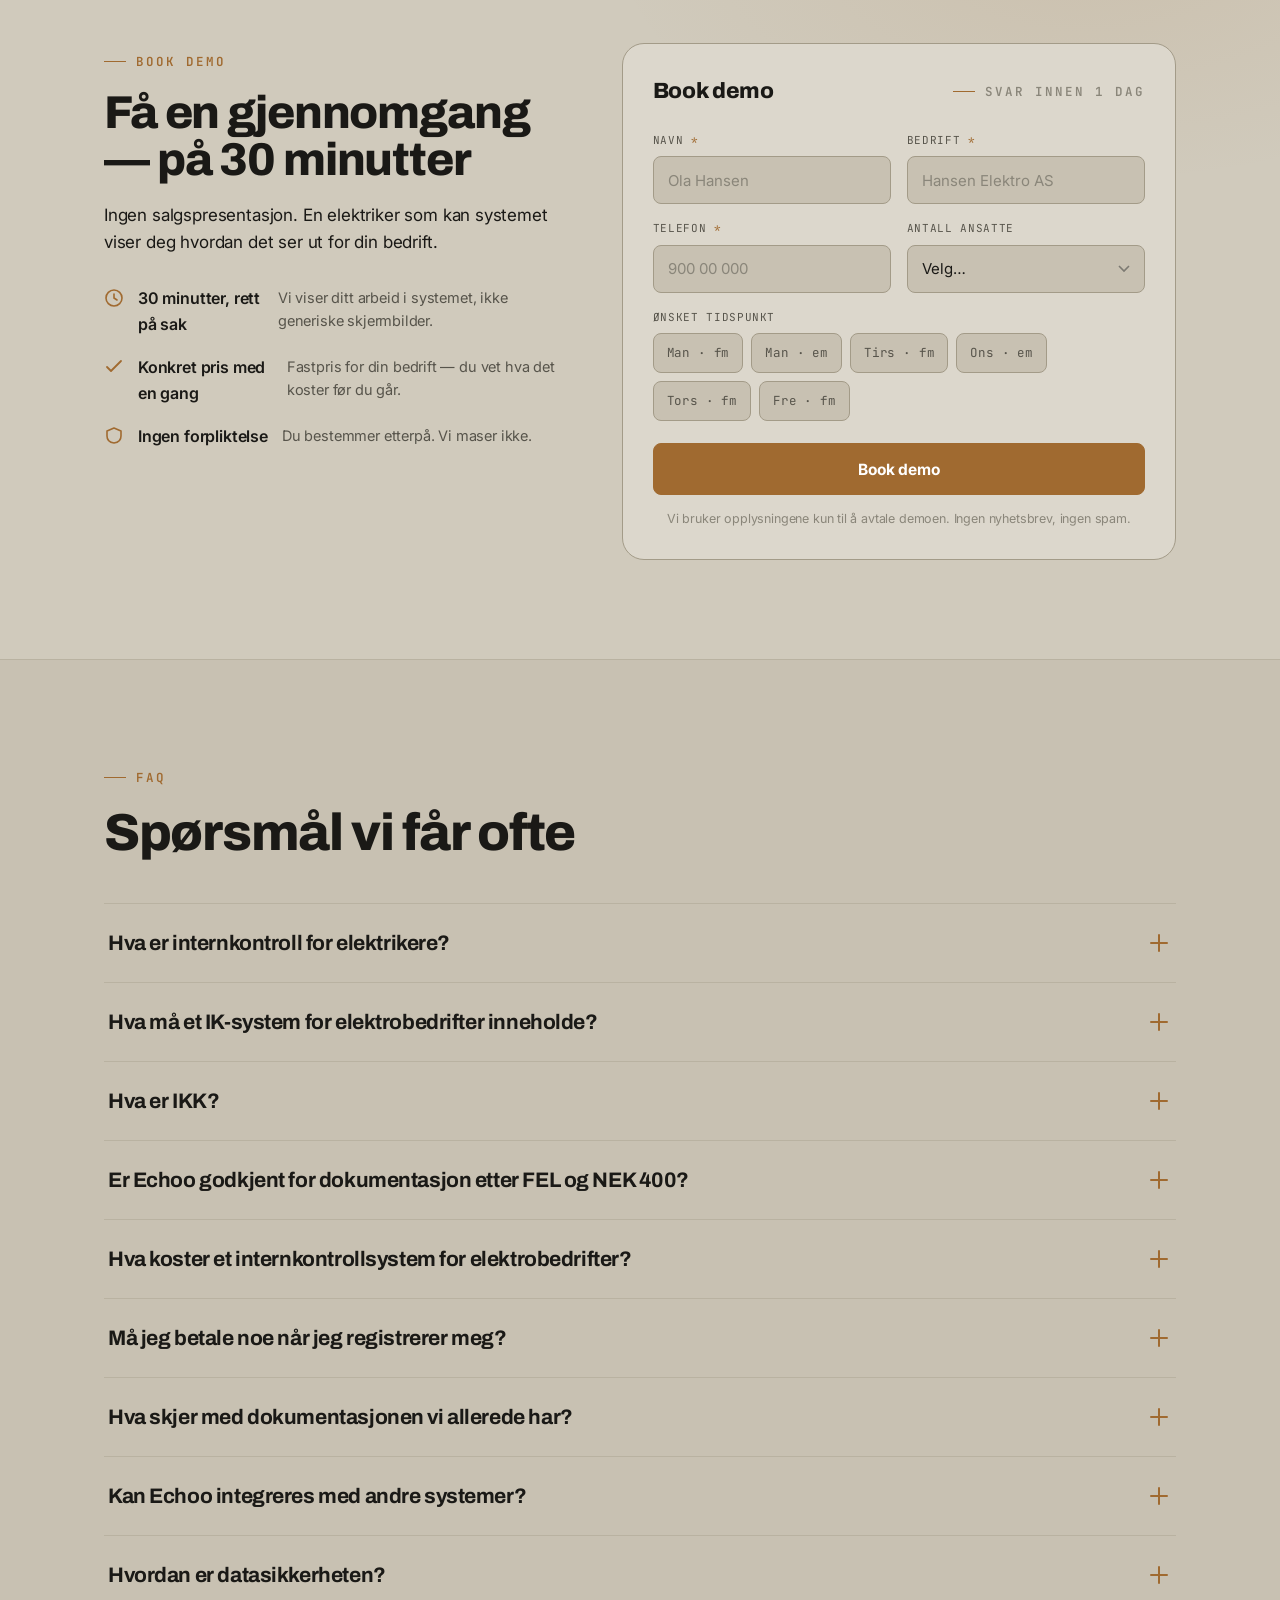
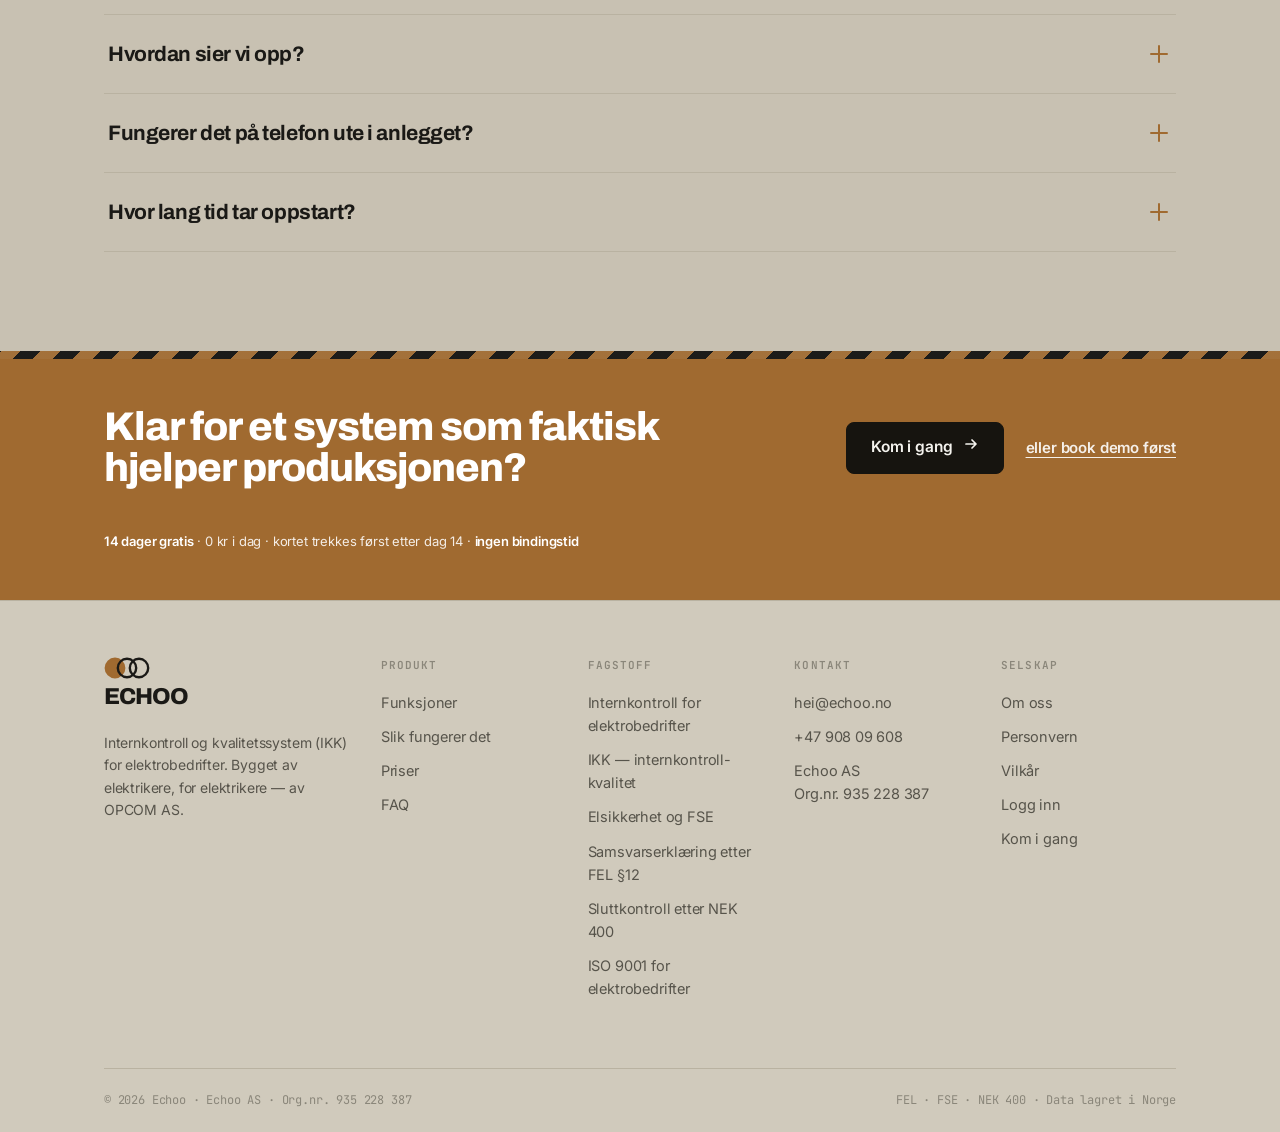
==== commit cc23d061: "Rett juridisk avsender til Echoo AS Bytter ut placeholder-org-nr (912 345 678) og placeholder-telefo" ====
--- a/index.html
+++ b/index.html
@@ -53,7 +53,7 @@
     "@type": "ContactPoint",
     "contactType": "sales",
     "email": "hei@echoo.no",
-    "telephone": "+47 900 00 000",
+    "telephone": "+4790809608",
     "areaServed": "NO",
     "availableLanguage": ["Norwegian", "nb"]
   }
@@ -110,7 +110,7 @@
   ],
   "publisher": {
     "@type": "Organization",
-    "name": "OPCOM AS"
+    "name": "Echoo AS"
   }
 }
 </script>
@@ -837,8 +837,8 @@
       <div class="col">
         <h5>Kontakt</h5>
         <a href="mailto:hei@echoo.no">hei@echoo.no</a>
-        <a href="tel:+4790000000">+47 900 00 000</a>
-        <p>OPCOM AS<br>Org.nr. 912 345 678</p>
+        <a href="tel:+4790809608">+47 908 09 608</a>
+        <p>Echoo AS<br>Org.nr. 935 228 387</p>
       </div>
       <div class="col">
         <h5>Selskap</h5>
@@ -850,7 +850,7 @@
       </div>
     </div>
     <div class="footer-bottom">
-      <span>© 2026 Echoo · OPCOM AS · Org.nr. 912 345 678</span>
+      <span>© 2026 Echoo · Echoo AS · Org.nr. 935 228 387</span>
       <span>FEL · FSE · NEK 400 · Data lagret i Norge</span>
     </div>
   </div>
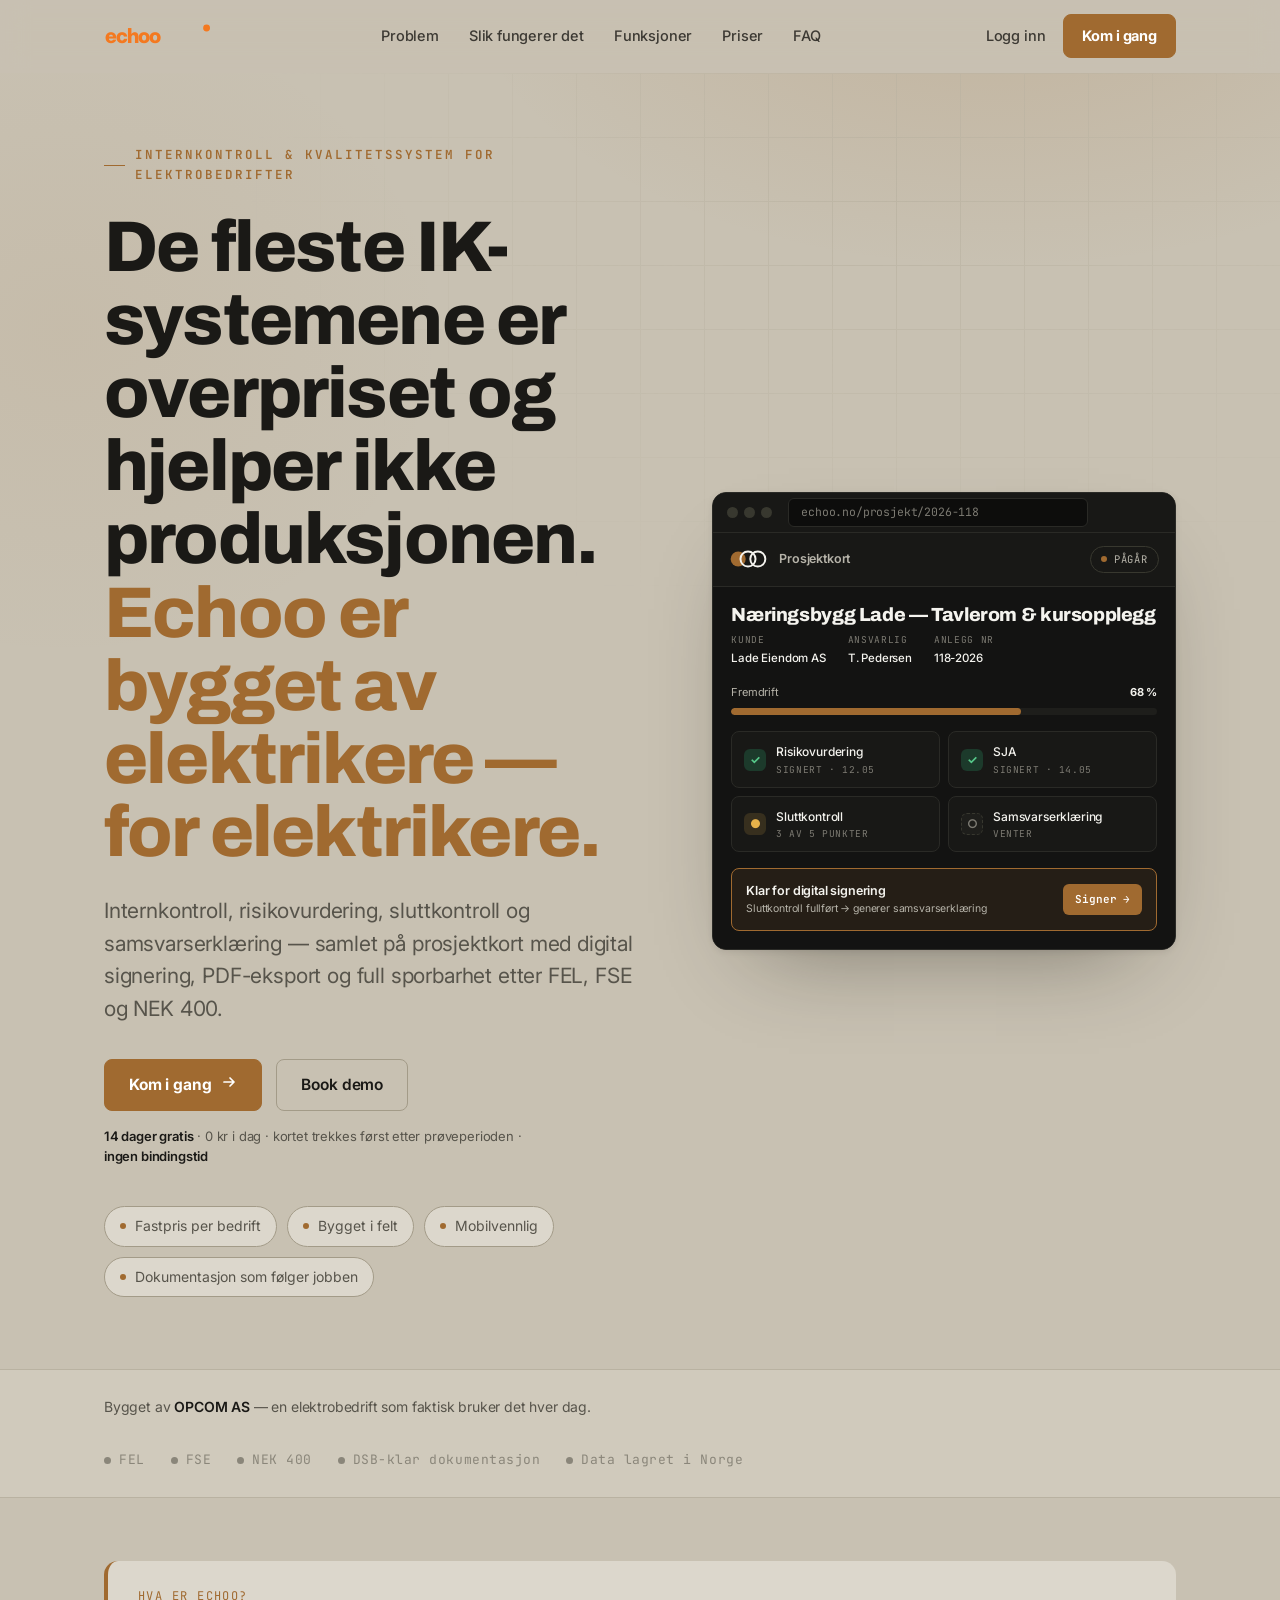
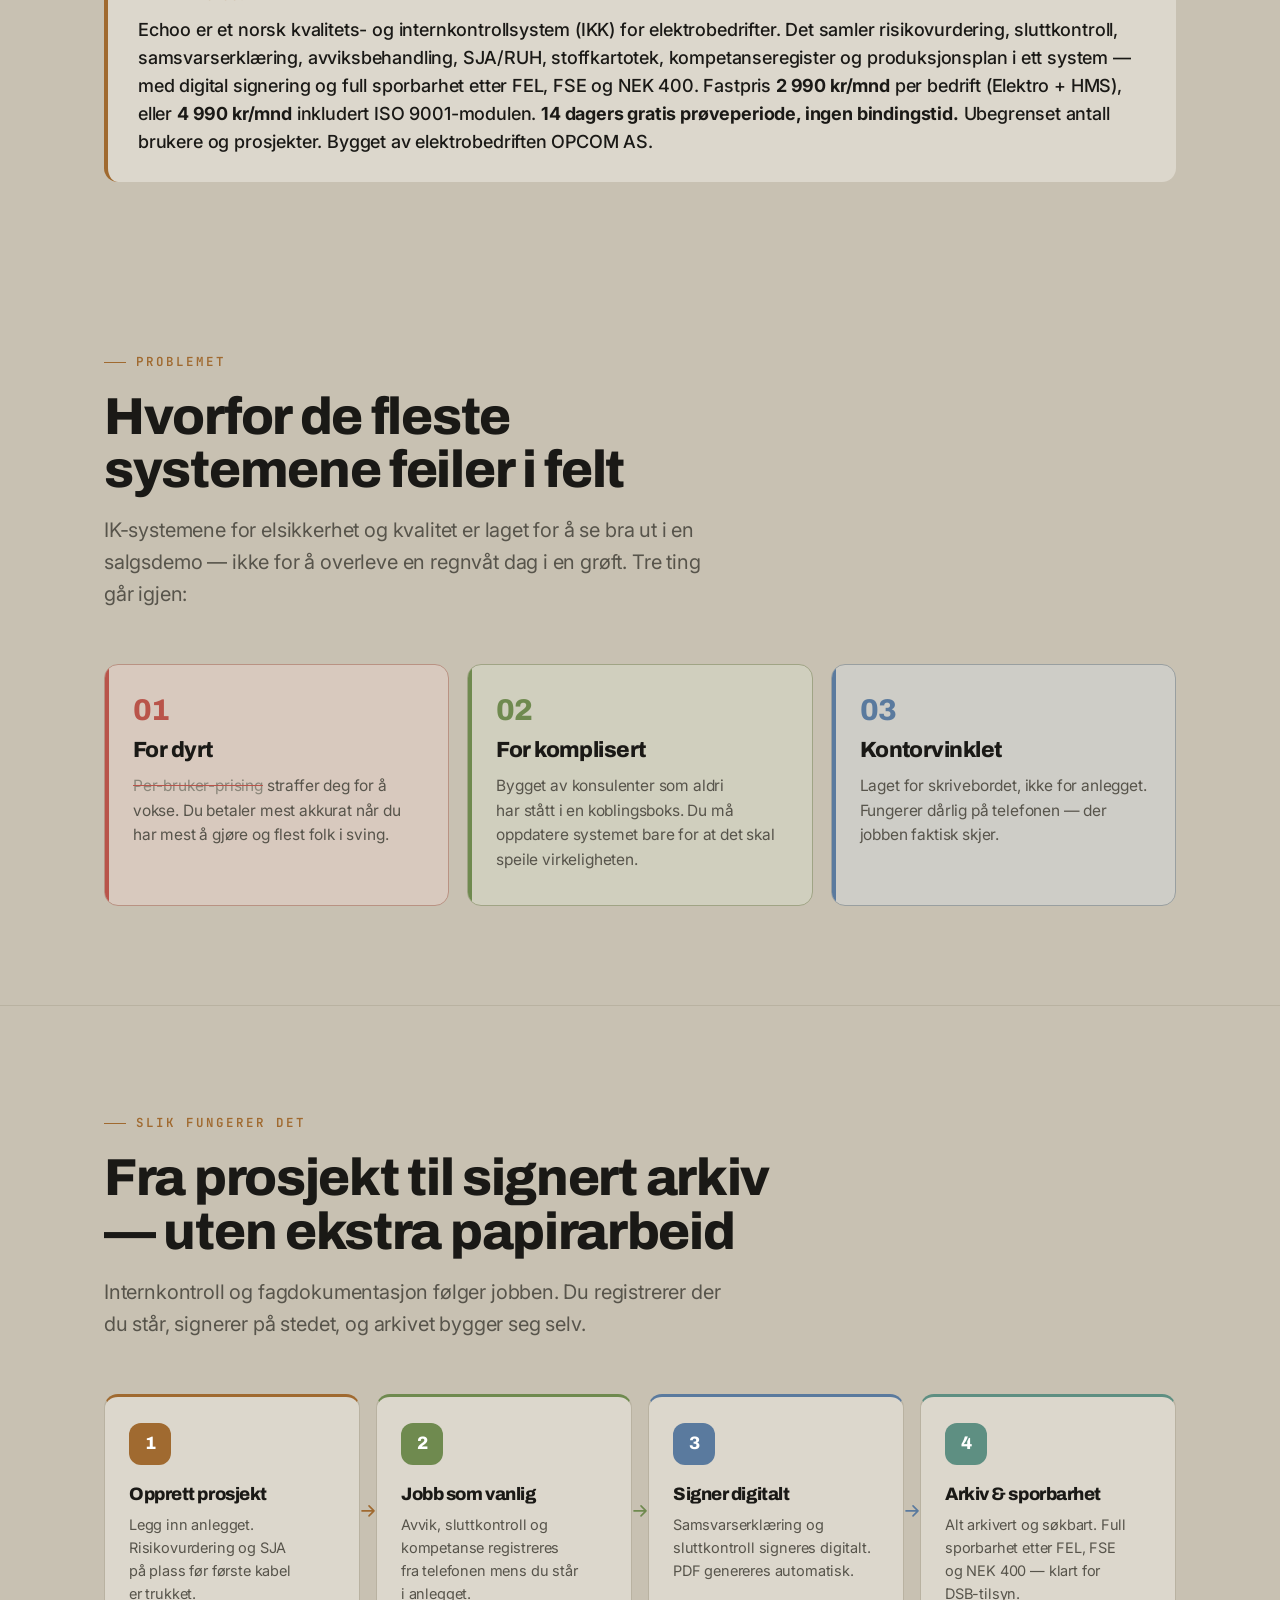
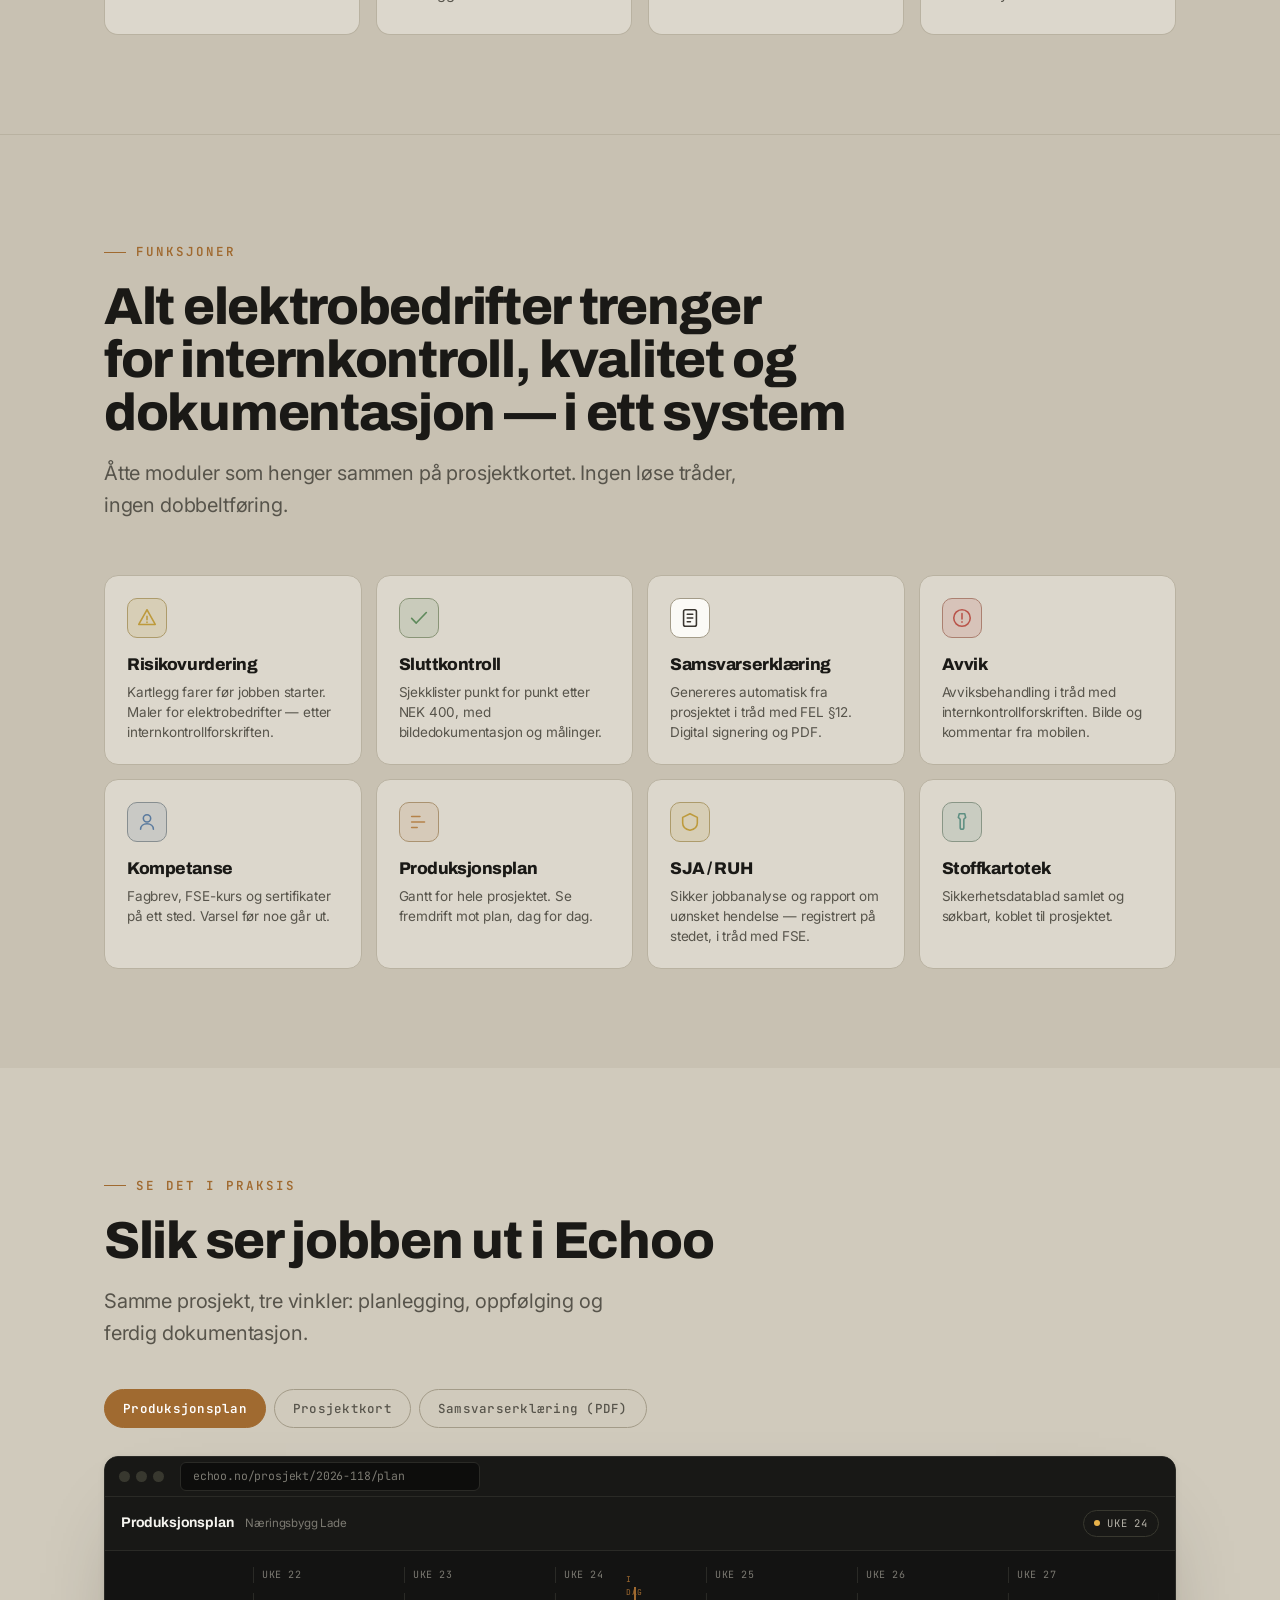
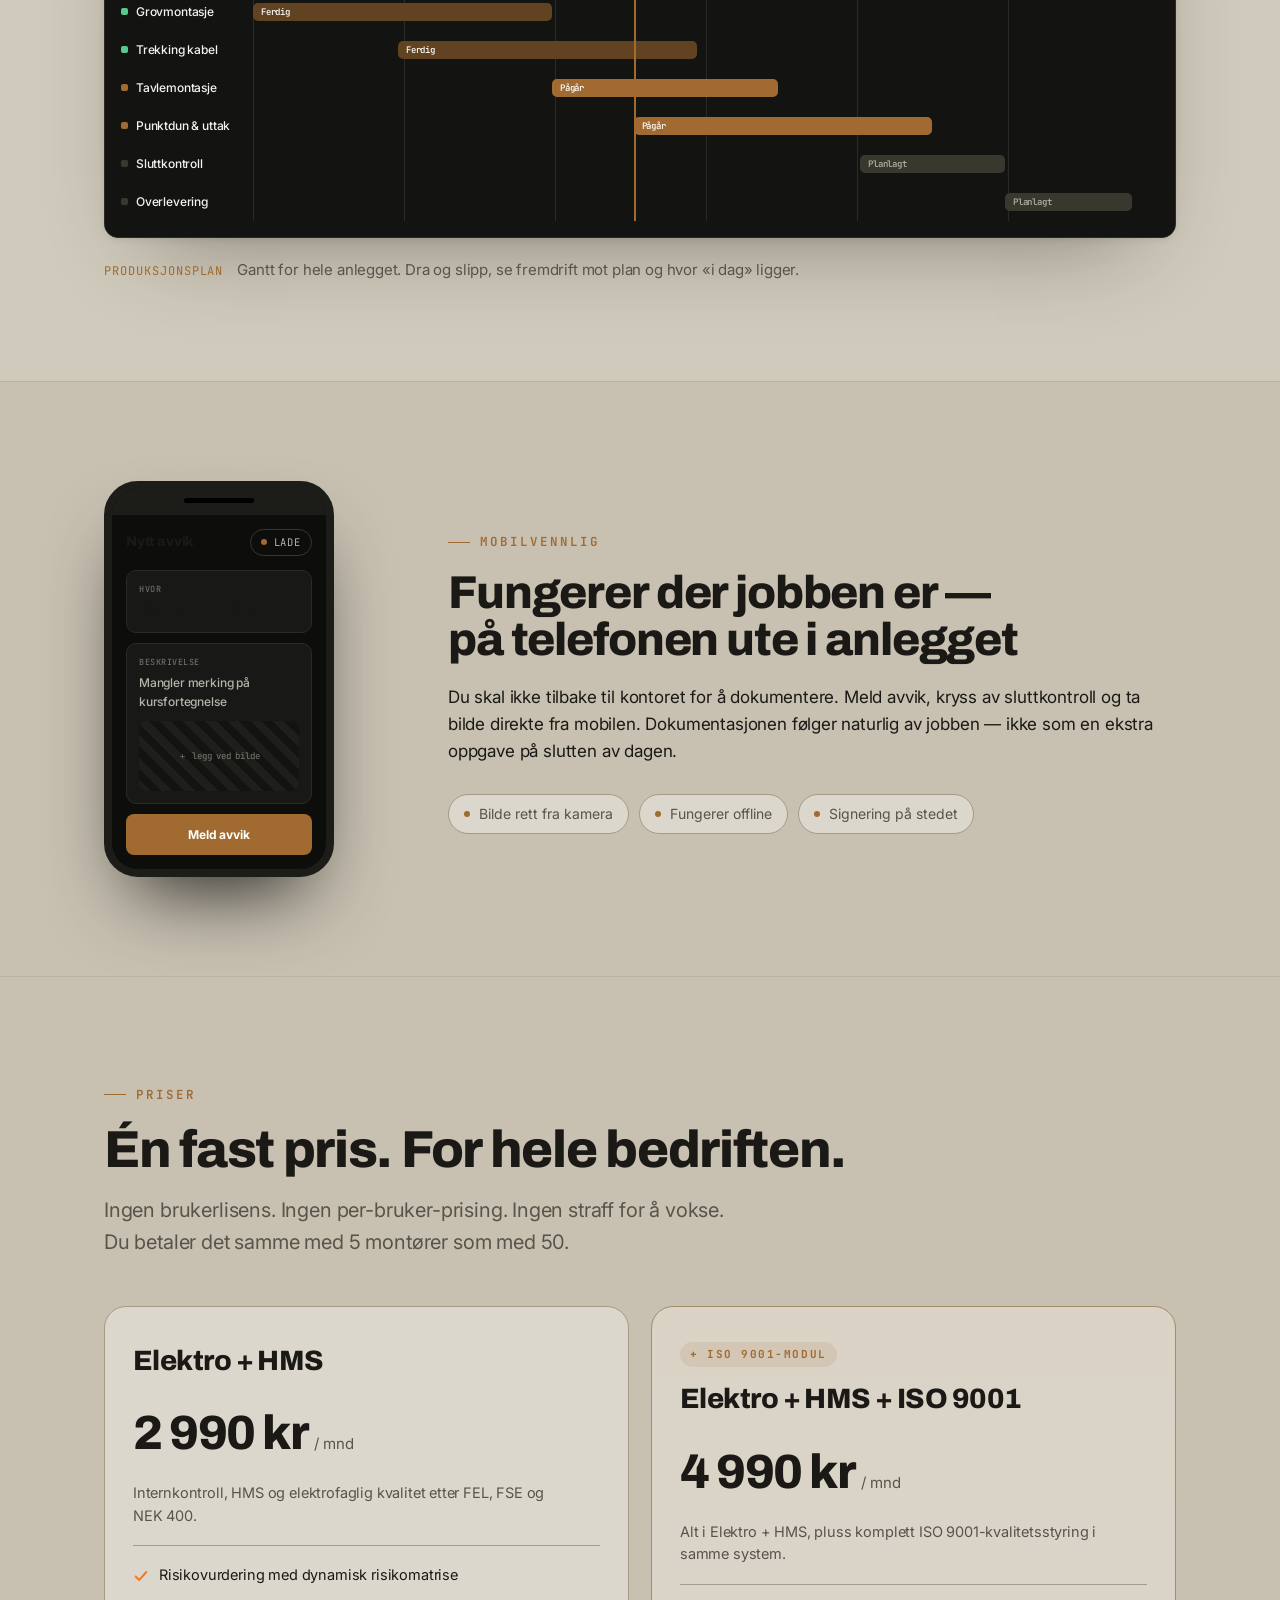
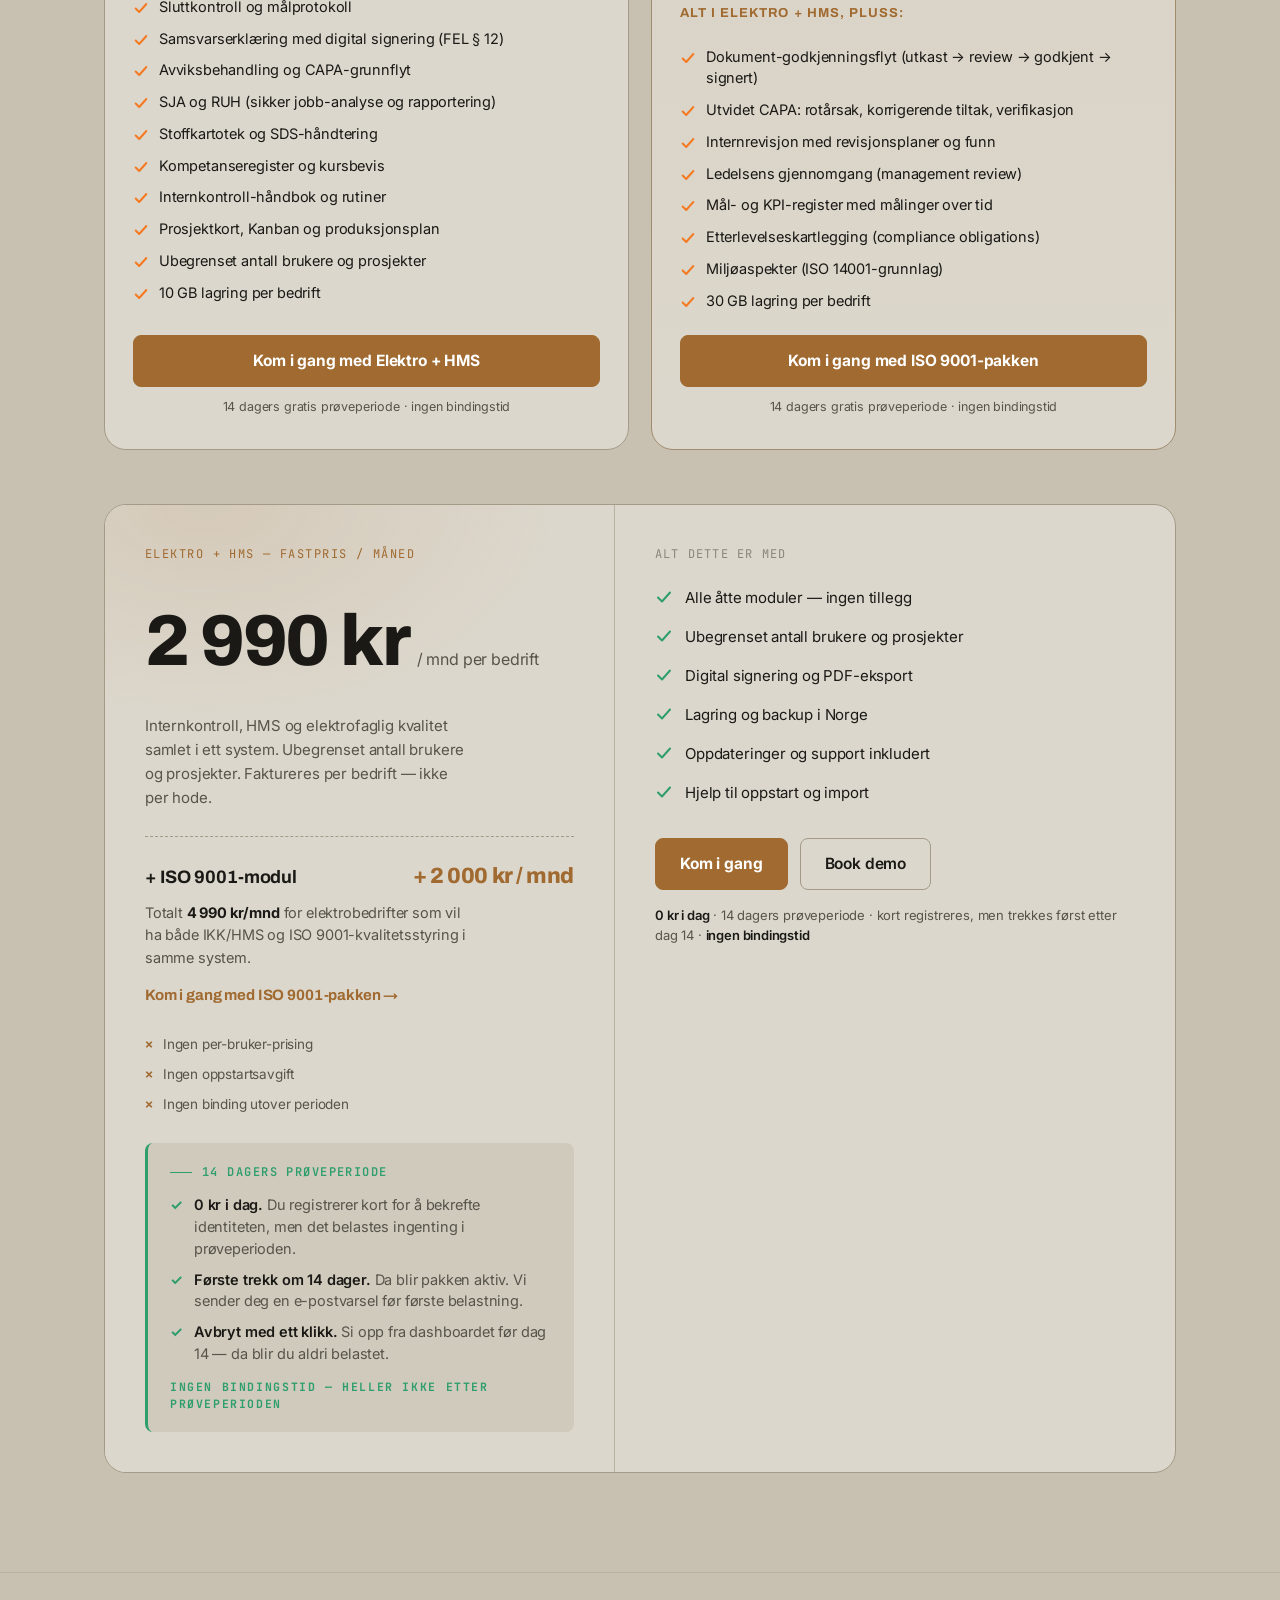
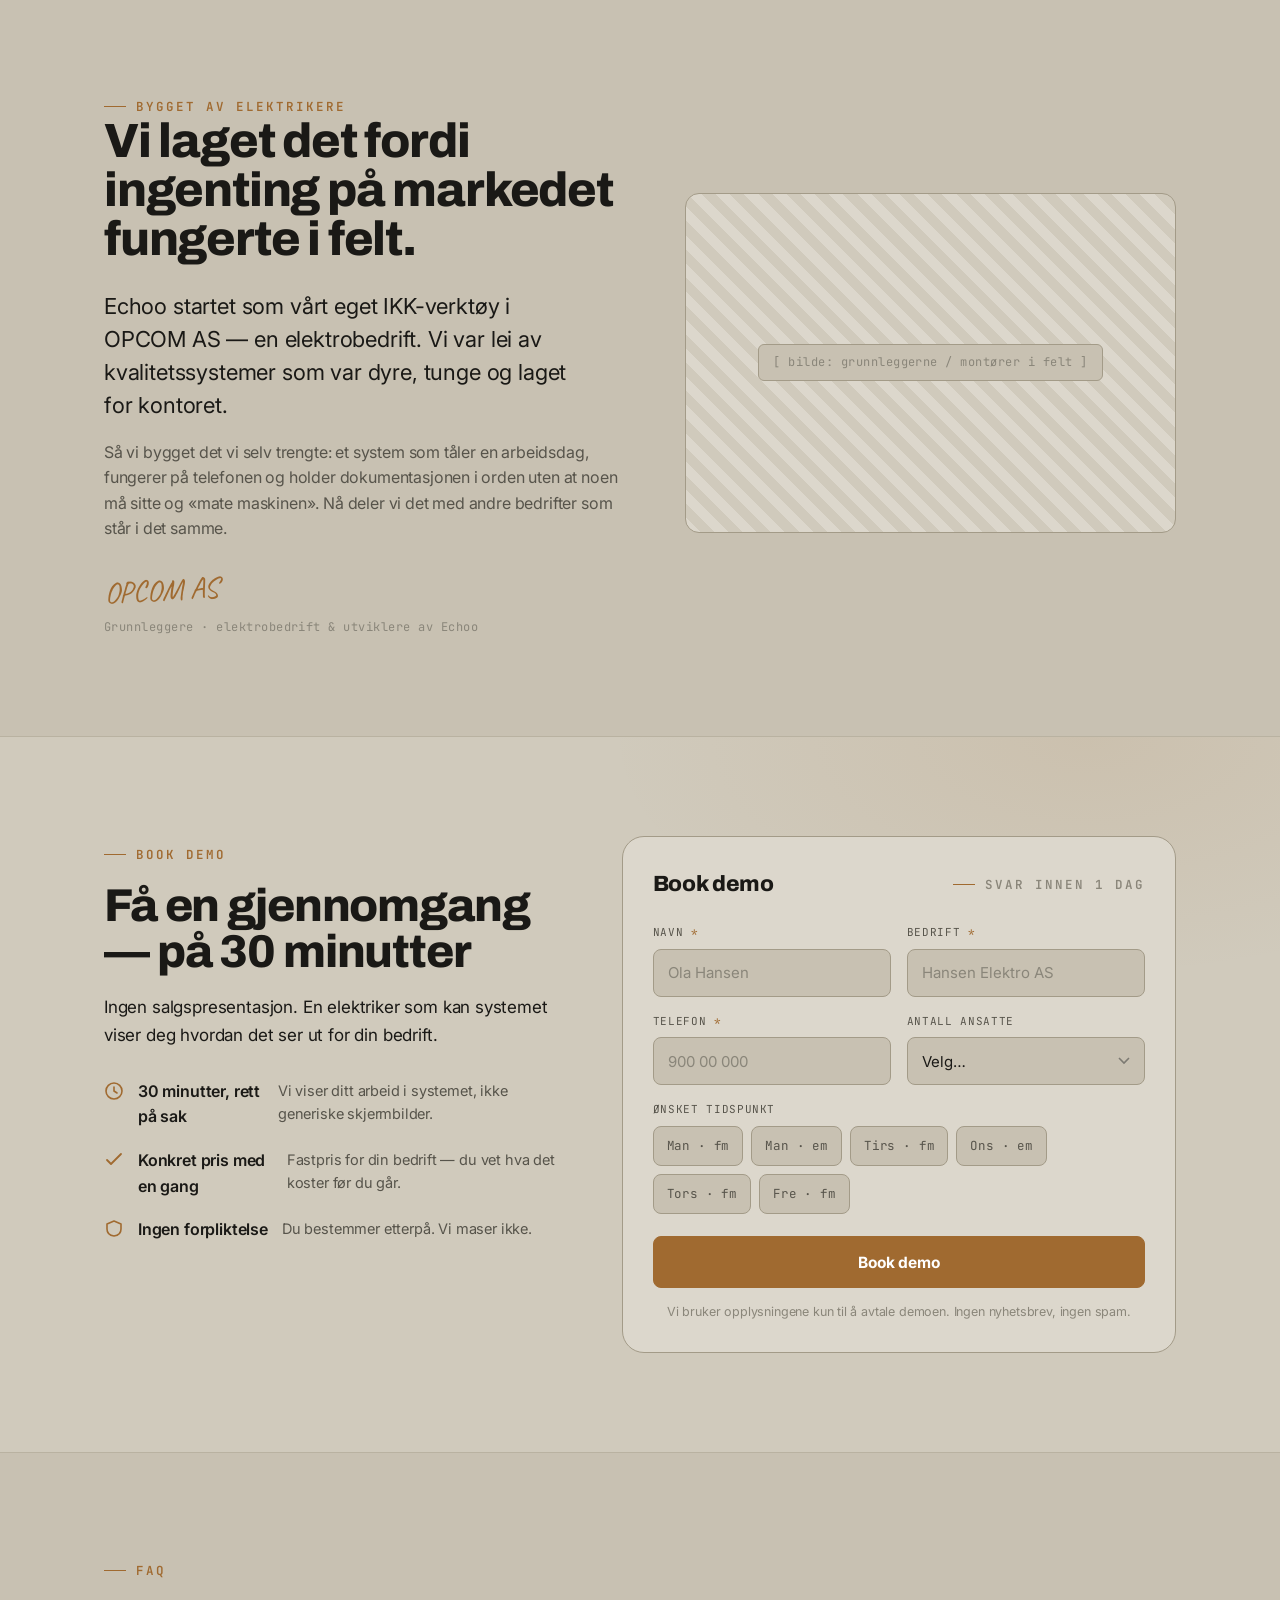
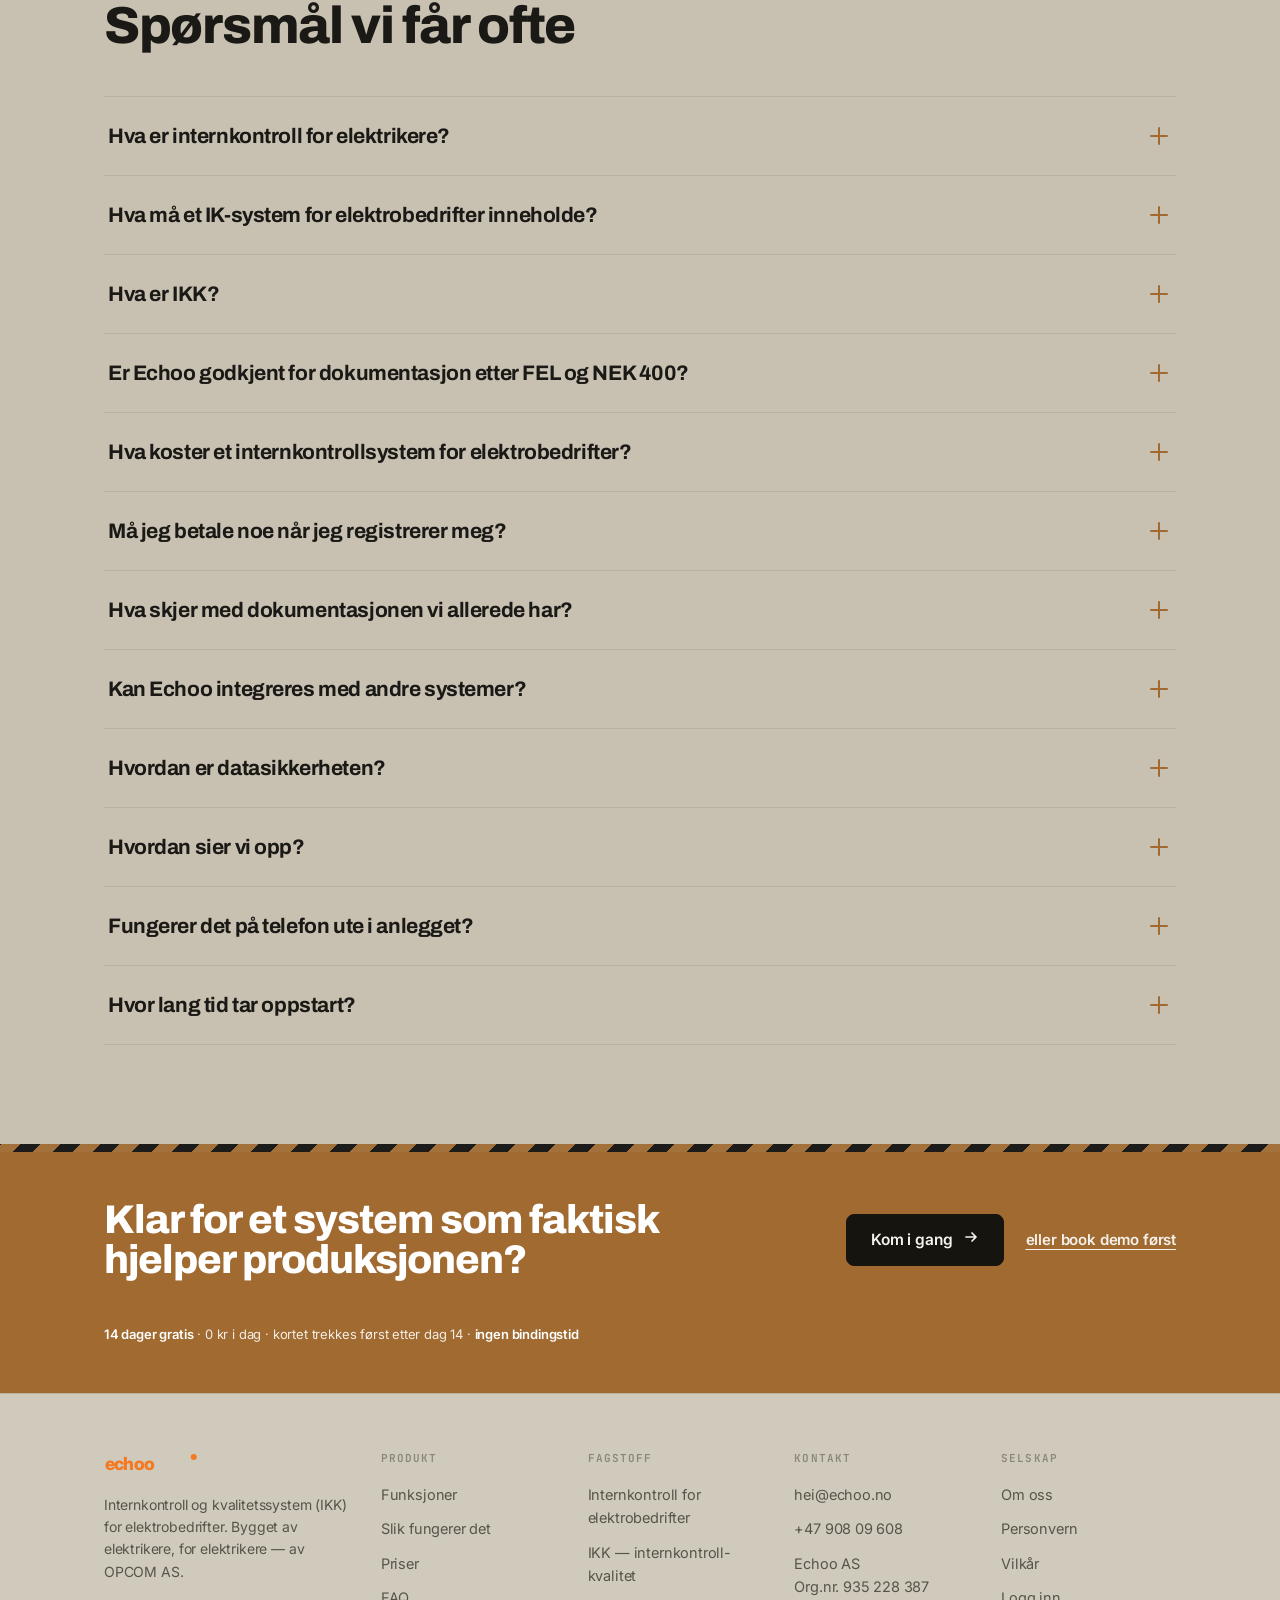
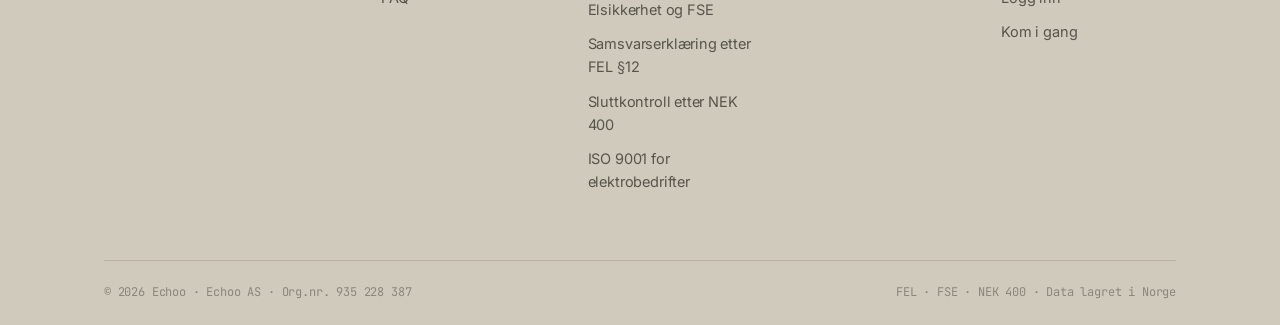
==== commit 0d0e2264: "brand: bytt 3-rings-logo til wordmark + pakke-sammenligning på pris ## Brand: lik app siden - favico" ====
--- a/index.html
+++ b/index.html
@@ -40,9 +40,24 @@
   "@context": "https://schema.org",
   "@type": "Organization",
   "name": "Echoo",
+  "legalName": "Echoo AS",
+  "alternateName": "Energikonsult AS",
   "url": "https://echoo.no/",
   "logo": "https://echoo.no/og-image.png",
   "description": "Echoo er et norsk kvalitets- og internkontrollsystem (IKK) for elektrikere og elektrobedrifter. Risikovurdering, sluttkontroll, samsvarserklæring, produksjonsplan og avviksbehandling samlet på prosjektkort.",
+  "foundingDate": "2025-03-18",
+  "identifier": {
+    "@type": "PropertyValue",
+    "propertyID": "Brønnøysund-organisasjonsnummer",
+    "value": "935228387"
+  },
+  "address": {
+    "@type": "PostalAddress",
+    "streetAddress": "Sørlandsveien 790",
+    "postalCode": "8617",
+    "addressLocality": "Dalsgrenda",
+    "addressCountry": "NO"
+  },
   "areaServed": "NO",
   "parentOrganization": {
     "@type": "Organization",
@@ -225,12 +240,7 @@
 <header class="nav" id="nav">
   <div class="wrap nav-inner">
     <a class="logo" href="#top" aria-label="Echoo">
-      <svg class="rings" width="46" height="22" viewBox="0 0 46 22" aria-hidden="true">
-        <circle class="solid" cx="11" cy="11" r="9.2"/>
-        <circle cx="23" cy="11" r="9.2"/>
-        <circle cx="35" cy="11" r="9.2"/>
-      </svg>
-      <span class="word">ECHOO</span>
+      <svg class="logo-mark" width="116" height="32" viewBox="0 0 200 56" aria-hidden="true"><text x="0" y="40" font-family="Inter, system-ui, sans-serif" font-weight="800" font-size="36" fill="#F47920" letter-spacing="-1.5">echoo</text><circle cx="178" cy="14" r="6" fill="#F47920"/></svg>
     </a>
     <nav class="nav-links">
       <a href="#problem">Problem</a>
@@ -615,6 +625,56 @@
       <h2>Én fast pris. For hele bedriften.</h2>
       <p class="lede">Ingen brukerlisens. Ingen per-bruker-prising. Ingen straff for å vokse. Du betaler det samme med 5 montører som med 50.</p>
     </div>
+
+    <!-- Pakke-sammenligning: Basic vs ISO. Lar besøkende se hva som er inkludert
+         før de trykker "Kom i gang". -->
+    <div class="pkg-compare reveal" aria-label="Sammenligning av pakker">
+      <article class="pkg">
+        <header class="pkg-head">
+          <div class="pkg-name">Elektro + HMS</div>
+          <div class="pkg-price"><span class="pkg-kr">2 990 kr</span><span class="pkg-per">/ mnd</span></div>
+          <p class="pkg-sub">Internkontroll, HMS og elektrofaglig kvalitet etter FEL, FSE og NEK 400.</p>
+        </header>
+        <ul class="pkg-feats">
+          <li>Risikovurdering med dynamisk risikomatrise</li>
+          <li>Sluttkontroll og målprotokoll</li>
+          <li>Samsvarserklæring med digital signering (FEL § 12)</li>
+          <li>Avviksbehandling og CAPA-grunnflyt</li>
+          <li>SJA og RUH (sikker jobb-analyse og rapportering)</li>
+          <li>Stoffkartotek og SDS-håndtering</li>
+          <li>Kompetanseregister og kursbevis</li>
+          <li>Internkontroll-håndbok og rutiner</li>
+          <li>Prosjektkort, Kanban og produksjonsplan</li>
+          <li>Ubegrenset antall brukere og prosjekter</li>
+          <li>10 GB lagring per bedrift</li>
+        </ul>
+        <a href="https://app.echoo.no/signup?plan=base" data-app-path="/signup?plan=base" class="btn btn-primary pkg-cta">Kom i gang med Elektro + HMS</a>
+        <p class="pkg-trial">14 dagers gratis prøveperiode · ingen bindingstid</p>
+      </article>
+
+      <article class="pkg pkg-iso">
+        <header class="pkg-head">
+          <div class="pkg-badge">+ ISO 9001-modul</div>
+          <div class="pkg-name">Elektro + HMS + ISO 9001</div>
+          <div class="pkg-price"><span class="pkg-kr">4 990 kr</span><span class="pkg-per">/ mnd</span></div>
+          <p class="pkg-sub">Alt i Elektro + HMS, pluss komplett ISO 9001-kvalitetsstyring i samme system.</p>
+        </header>
+        <div class="pkg-includes-base">Alt i Elektro + HMS, pluss:</div>
+        <ul class="pkg-feats">
+          <li>Dokument-godkjenningsflyt (utkast → review → godkjent → signert)</li>
+          <li>Utvidet CAPA: rotårsak, korrigerende tiltak, verifikasjon</li>
+          <li>Internrevisjon med revisjonsplaner og funn</li>
+          <li>Ledelsens gjennomgang (management review)</li>
+          <li>Mål- og KPI-register med målinger over tid</li>
+          <li>Etterlevelseskartlegging (compliance obligations)</li>
+          <li>Miljøaspekter (ISO 14001-grunnlag)</li>
+          <li>30 GB lagring per bedrift</li>
+        </ul>
+        <a href="https://app.echoo.no/signup?plan=iso" data-app-path="/signup?plan=iso" class="btn btn-primary pkg-cta">Kom i gang med ISO 9001-pakken</a>
+        <p class="pkg-trial">14 dagers gratis prøveperiode · ingen bindingstid</p>
+      </article>
+    </div>
+
     <div class="price-box reveal">
       <div class="price-left">
         <div class="tag">Elektro + HMS — fastpris / måned</div>
@@ -815,7 +875,7 @@
   <div class="wrap">
     <div class="footer-top">
       <div class="col brandcol">
-        <a class="logo" href="#top"><svg class="rings" width="46" height="22" viewBox="0 0 46 22" aria-hidden="true"><circle class="solid" cx="11" cy="11" r="9.2"/><circle cx="23" cy="11" r="9.2"/><circle cx="35" cy="11" r="9.2"/></svg><span class="word">ECHOO</span></a>
+        <a class="logo" href="#top"><svg class="logo-mark" width="116" height="32" viewBox="0 0 200 56" aria-hidden="true"><text x="0" y="40" font-family="Inter, system-ui, sans-serif" font-weight="800" font-size="36" fill="#F47920" letter-spacing="-1.5">echoo</text><circle cx="178" cy="14" r="6" fill="#F47920"/></svg></a>
         <p>Internkontroll og kvalitetssystem (IKK) for elektrobedrifter. Bygget av elektrikere, for elektrikere — av OPCOM AS.</p>
       </div>
       <div class="col">
--- a/styles.css
+++ b/styles.css
@@ -153,17 +153,13 @@
 .btn:hover .btn-arrow svg { transform: translateX(3px); }
 
 /* ---------- Brand mark ---------- */
-.logo { display: inline-flex; align-items: center; gap: 11px; }
-.logo .word {
-  font-family: var(--font-display);
-  font-weight: 800;
-  font-size: 23px;
-  letter-spacing: -0.04em;
-  color: var(--ink);
-}
-.logo .rings { display: block; }
-.logo .rings circle { fill: none; stroke: var(--ink); stroke-width: 2.4; }
-.logo .rings .solid { fill: var(--orange); stroke: var(--orange); }
+/* Wordmark matcher app-en (src/app/icon.svg + public/echoo-wordmark.svg).
+   Offisielle master ligger i ~/Desktop/2B/Konsernet/Ressurser/Brand/Echoo/.
+   Erstattet 3-rings-symbolet 2026-06-30. */
+.logo { display: inline-flex; align-items: center; }
+.logo .logo-mark { display: block; height: 32px; width: auto; }
+/* Footer-varianten litt mindre */
+.footer .logo .logo-mark { height: 28px; }
 
 /* ---------- Nav ---------- */
 .nav {
@@ -593,6 +589,68 @@
 
 /* ---------- Pricing ---------- */
 .pricing { }
+
+/* Pakke-sammenligning over selve price-box. Lar besøkende se hva som er
+   inkludert i Basic vs ISO før de trykker "Kom i gang". */
+.pkg-compare {
+  display: grid; grid-template-columns: 1fr 1fr; gap: 22px;
+  margin-top: 48px; margin-bottom: 22px;
+}
+@media (max-width: 820px) { .pkg-compare { grid-template-columns: 1fr; gap: 18px; } }
+.pkg {
+  display: flex; flex-direction: column;
+  border: 1px solid var(--line-2); border-radius: var(--r-xl);
+  background: var(--surface); padding: 32px 28px;
+  transition: border-color .15s ease, box-shadow .15s ease;
+}
+.pkg:hover { border-color: color-mix(in srgb, var(--orange) 40%, var(--line-2)); }
+.pkg.pkg-iso {
+  border-color: color-mix(in srgb, var(--orange) 30%, var(--line-2));
+  background: linear-gradient(180deg, color-mix(in srgb, var(--orange) 4%, var(--surface)) 0%, var(--surface) 100%);
+}
+.pkg-head { padding-bottom: 18px; border-bottom: 1px solid var(--line-2); }
+.pkg-badge {
+  display: inline-block; font-family: var(--font-mono); font-size: 11px;
+  font-weight: 700; letter-spacing: .14em; text-transform: uppercase;
+  color: var(--orange); background: color-mix(in srgb, var(--orange) 12%, transparent);
+  padding: 4px 10px; border-radius: 999px; margin-bottom: 10px;
+}
+.pkg-name {
+  font-family: var(--font-display); font-weight: 800;
+  font-size: clamp(22px, 2.4vw, 28px); letter-spacing: -.02em; color: var(--ink);
+}
+.pkg-price { display: flex; align-items: baseline; gap: 6px; margin-top: 12px; }
+.pkg-kr {
+  font-family: var(--font-display); font-weight: 800;
+  font-size: clamp(36px, 5vw, 48px); letter-spacing: -.03em; color: var(--ink);
+}
+.pkg-per { color: var(--ink-2); font-size: 15px; }
+.pkg-sub { color: var(--ink-2); font-size: 14.5px; line-height: 1.55; margin-top: 10px; }
+.pkg-includes-base {
+  font-family: var(--font-display); font-weight: 700; font-size: 13px;
+  text-transform: uppercase; letter-spacing: .08em; color: var(--orange);
+  margin-top: 18px; margin-bottom: 4px;
+}
+.pkg-feats {
+  list-style: none; padding: 0; margin: 18px 0 24px;
+  display: flex; flex-direction: column; gap: 10px;
+}
+.pkg-feats li {
+  position: relative; padding-left: 26px; font-size: 14.5px;
+  line-height: 1.5; color: var(--ink);
+}
+.pkg-feats li::before {
+  content: ""; position: absolute; left: 0; top: 4px;
+  width: 16px; height: 16px;
+  background-image: url("data:image/svg+xml,%3Csvg xmlns='http://www.w3.org/2000/svg' viewBox='0 0 18 18' fill='none'%3E%3Cpath d='M3 9.5l4 4 8-9' stroke='%23F47920' stroke-width='2.2' stroke-linecap='round' stroke-linejoin='round'/%3E%3C/svg%3E");
+  background-size: contain; background-repeat: no-repeat;
+}
+.pkg-cta { margin-top: auto; justify-content: center; text-align: center; }
+.pkg-trial {
+  text-align: center; font-size: 12.5px; color: var(--ink-2);
+  margin-top: 10px;
+}
+
 .price-box {
   display: grid; grid-template-columns: 1fr 1px 1.1fr; gap: 0;
   border: 1px solid var(--line-2); border-radius: var(--r-xl); overflow: hidden;
